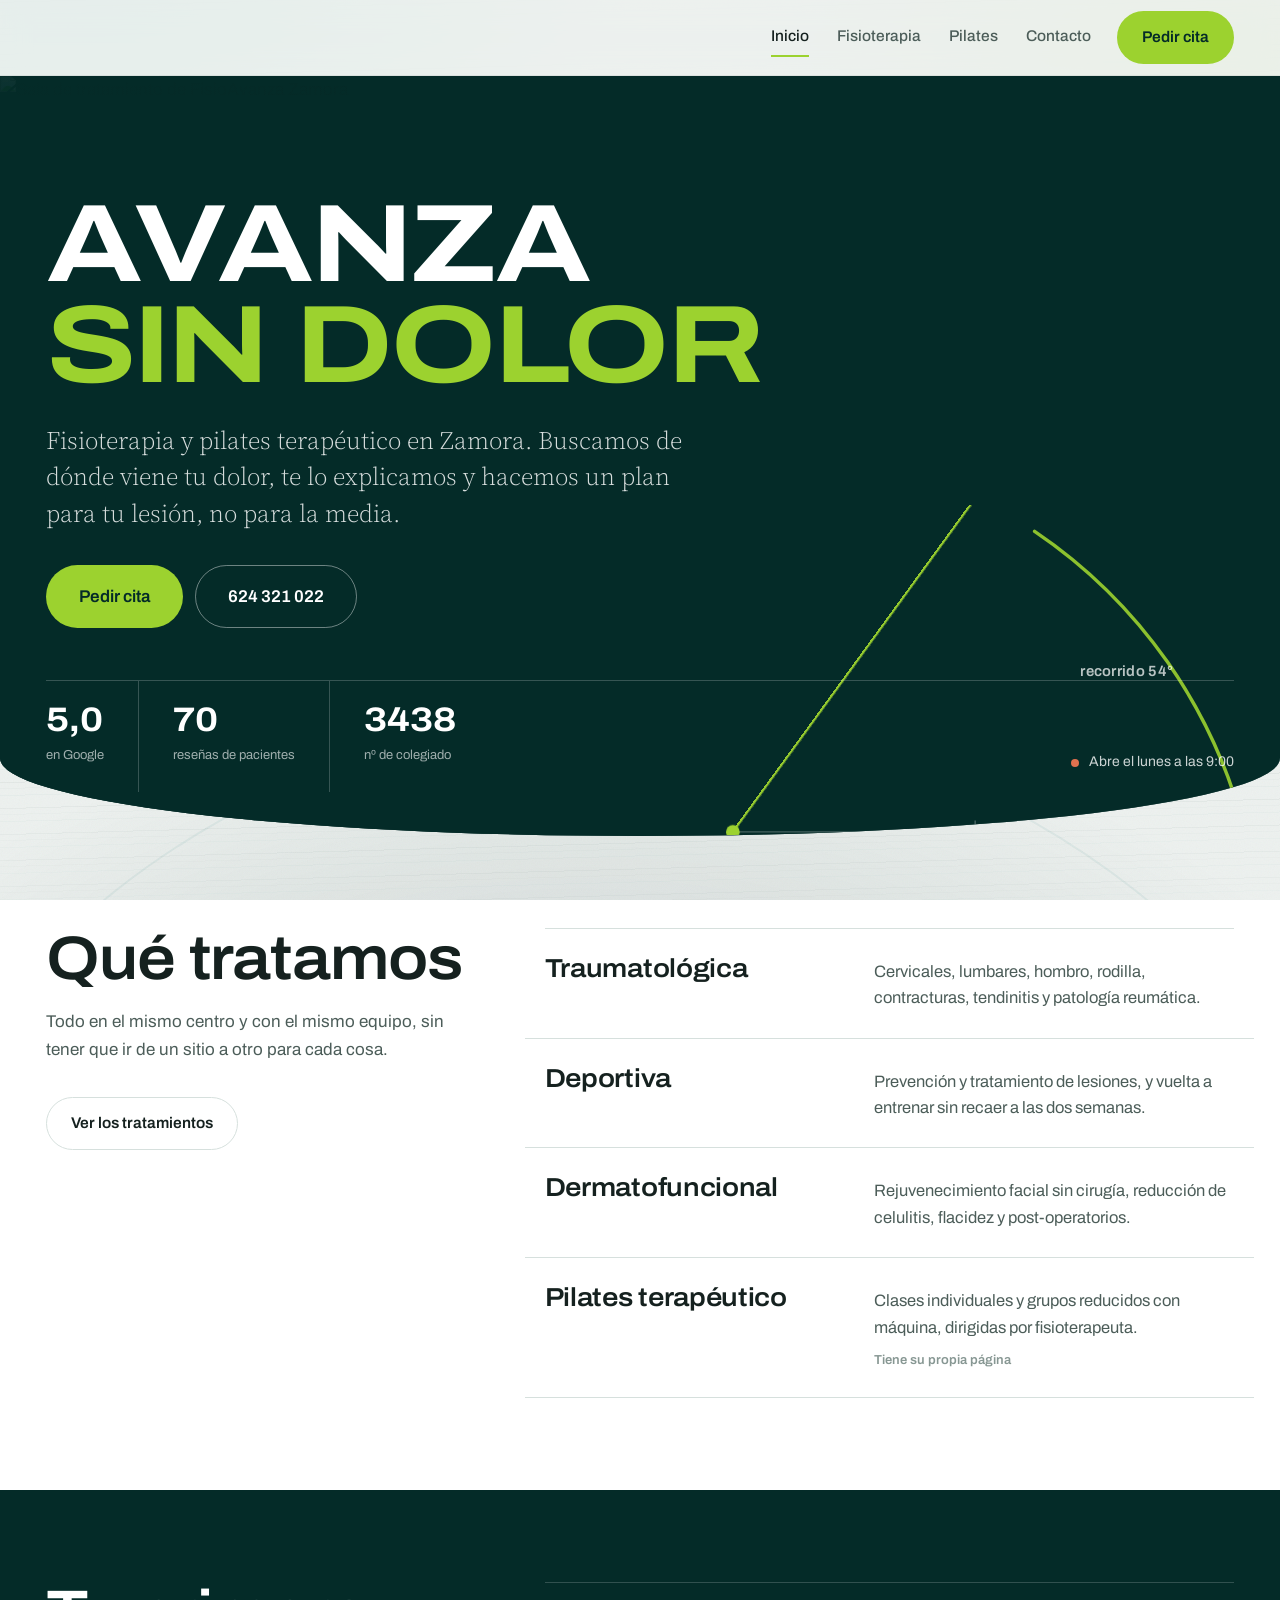
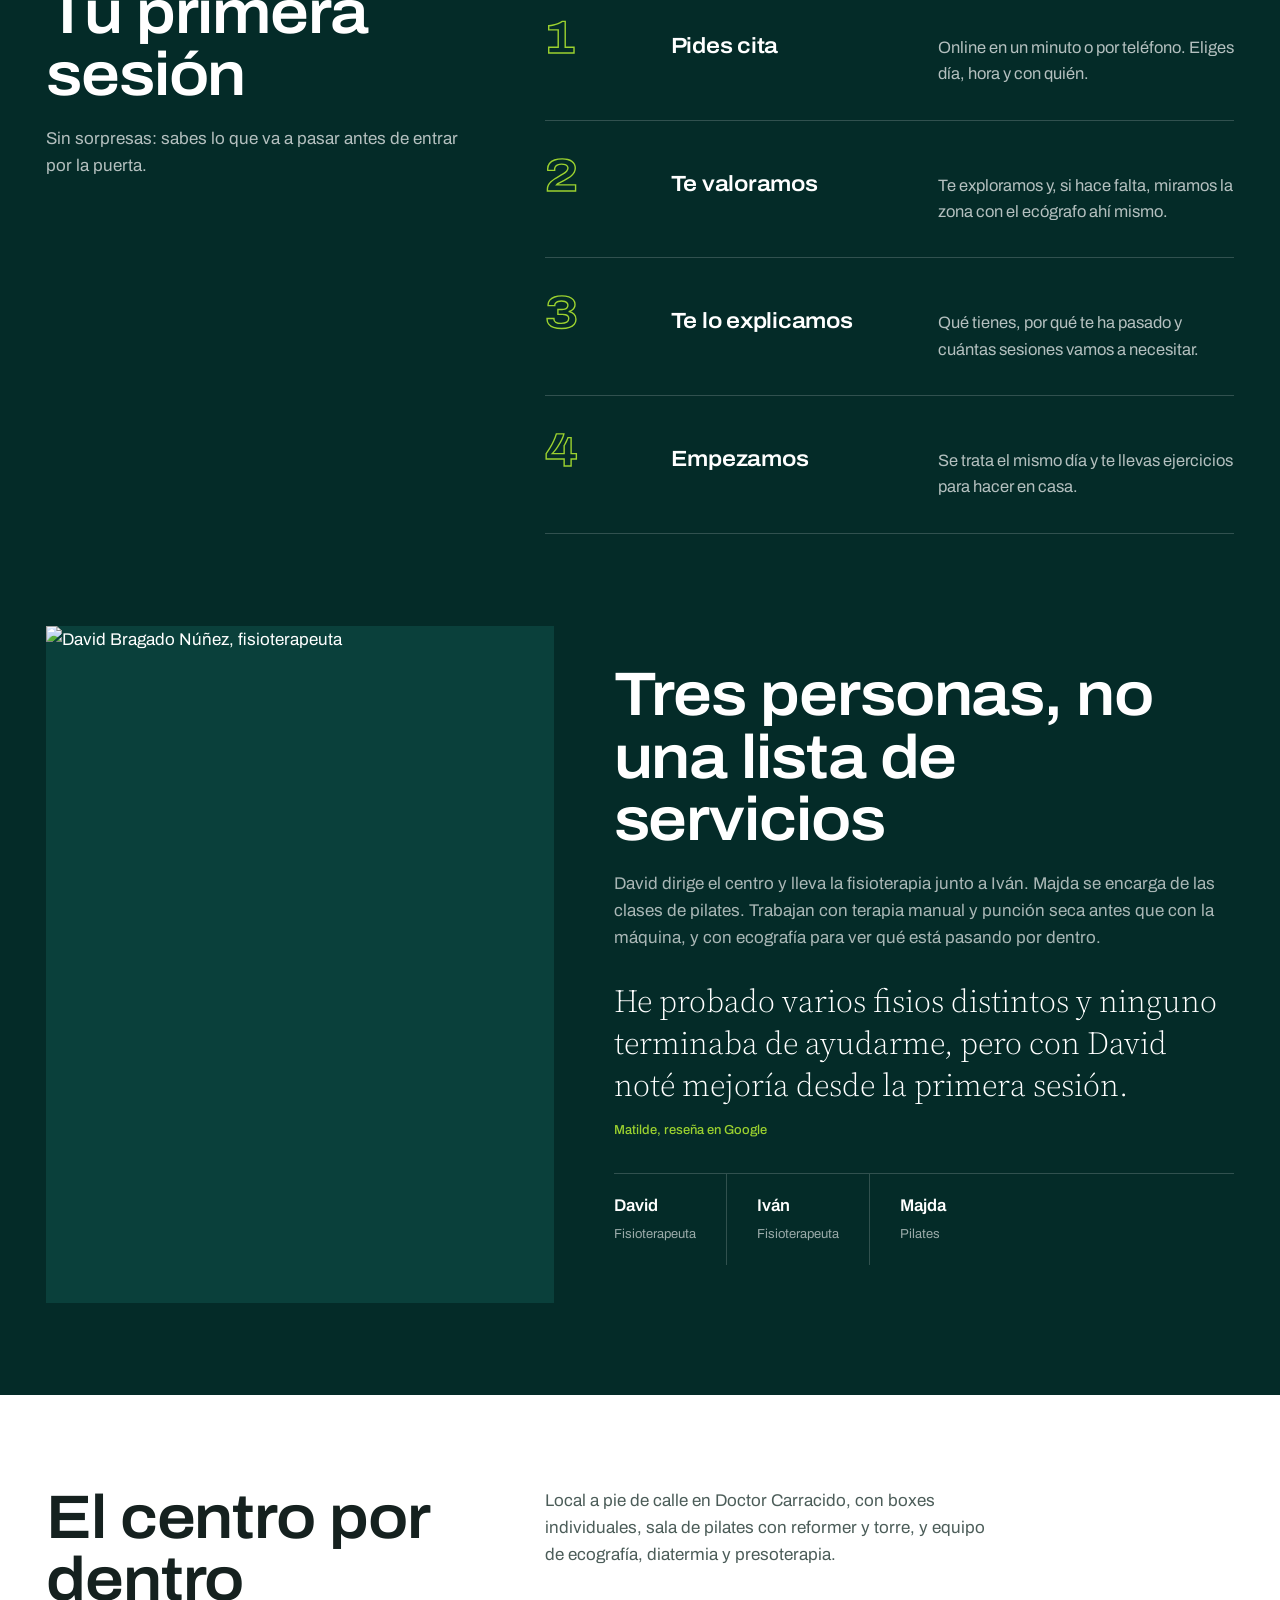
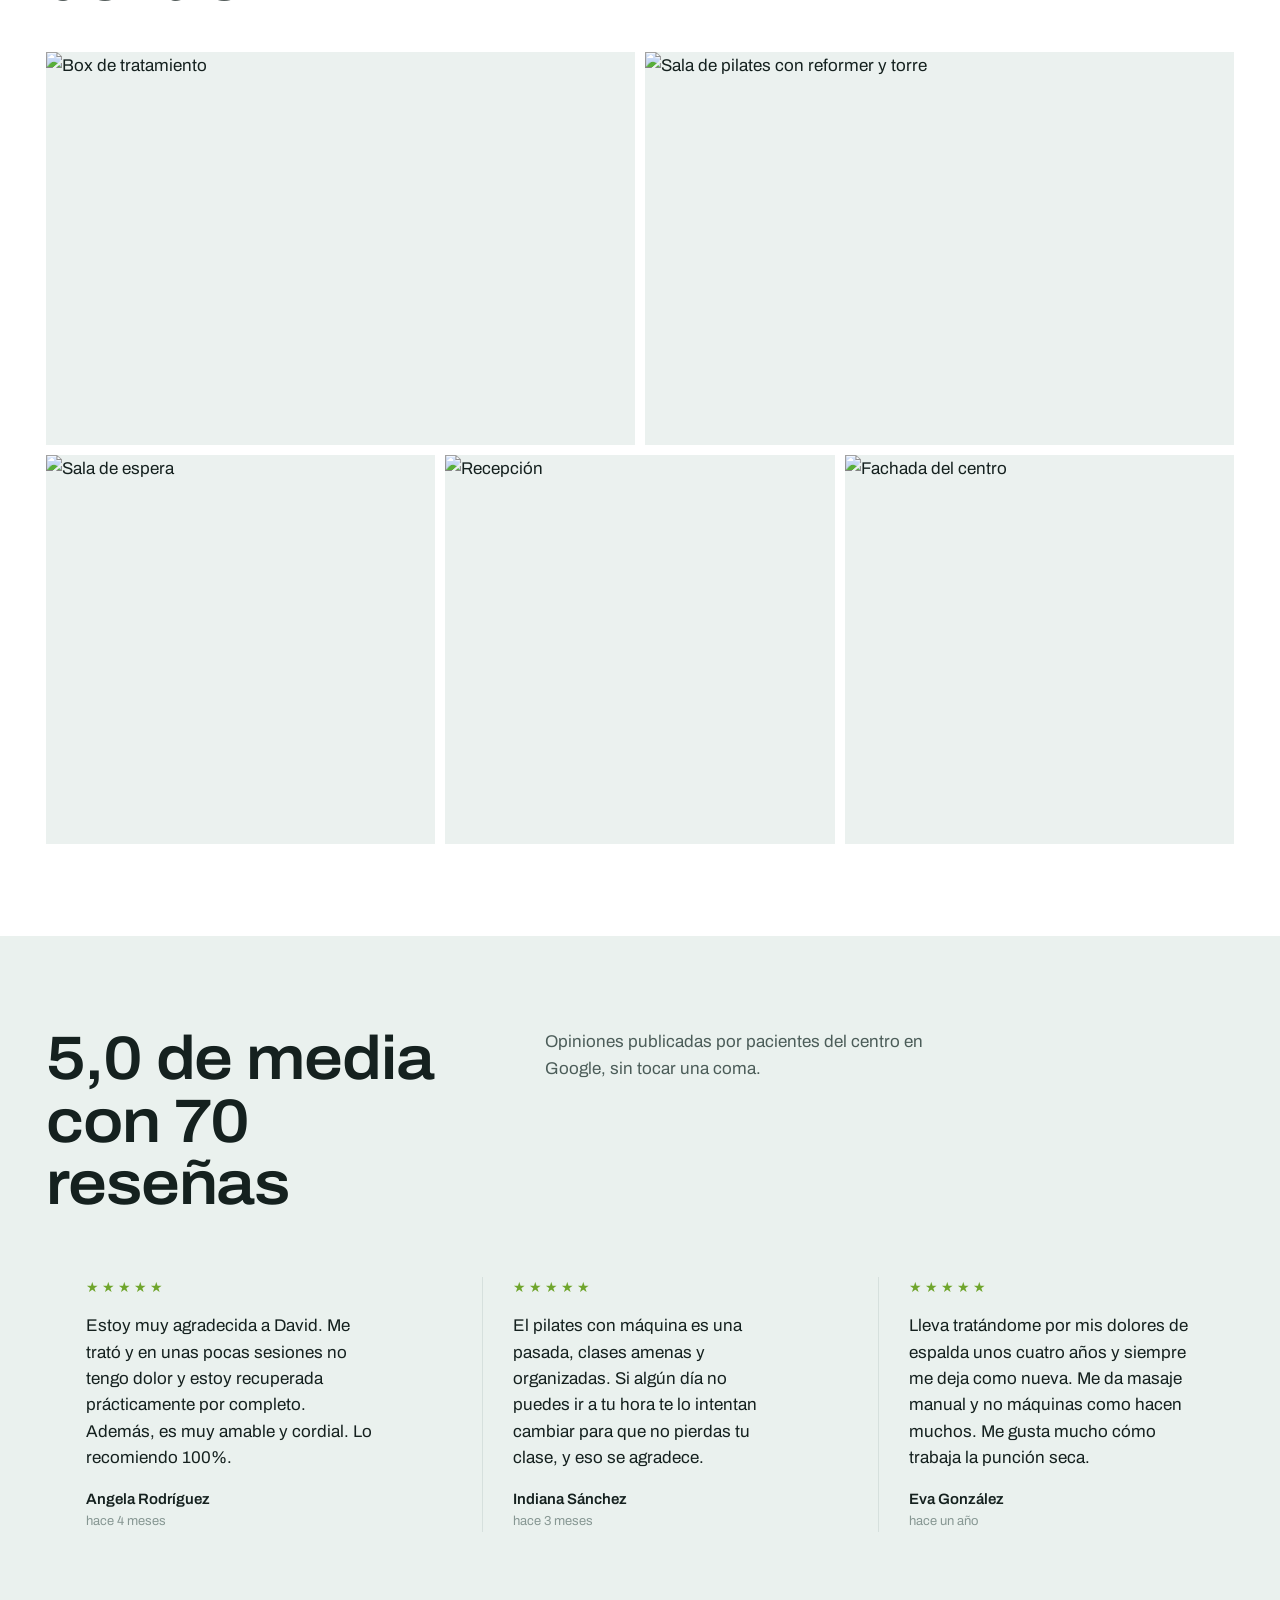
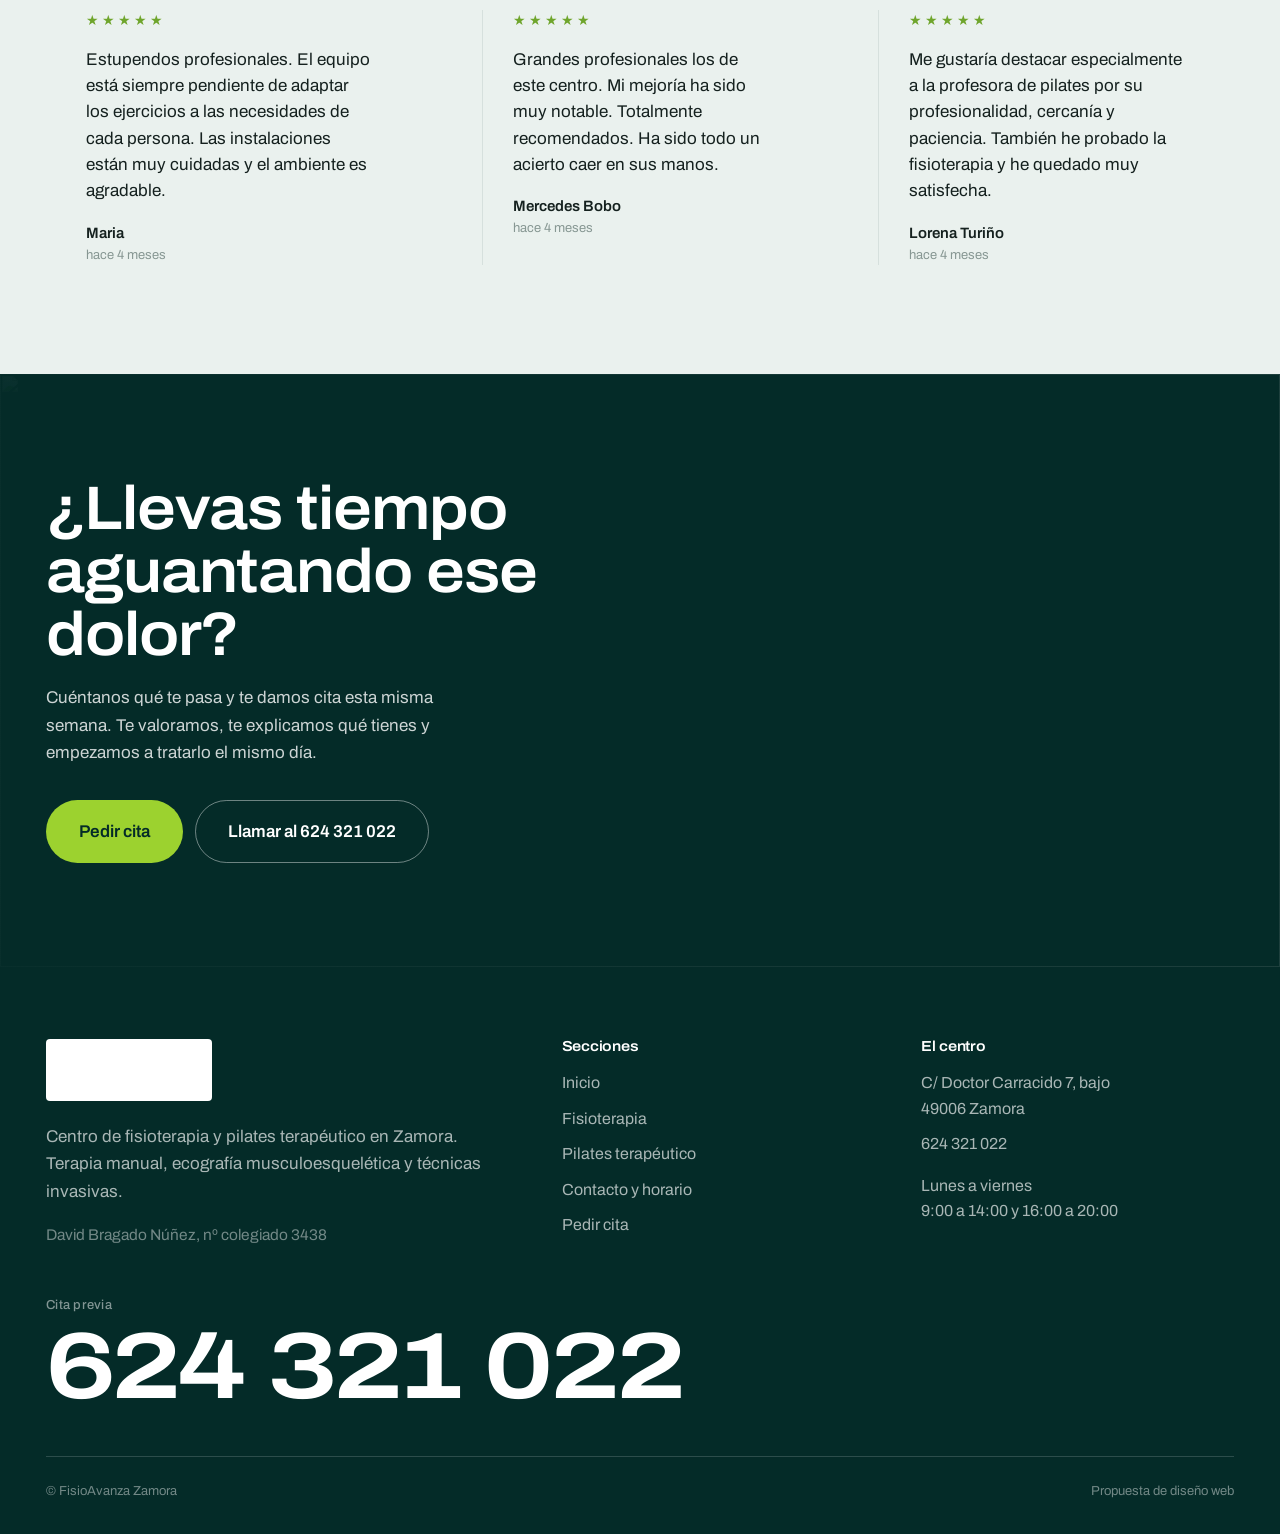
==== index.html @ 8b23792c "Fondo en capas de tejido, goniometro animado y entrada escalonada Co-Authored-By: Claude Opus 5 <nor" ====
<!doctype html>
<html lang="es">
<head>
<meta charset="utf-8">
<meta name="viewport" content="width=device-width,initial-scale=1">
<title>FisioAvanza Zamora | Fisioterapia y pilates terap&eacute;utico</title>
<meta name="description" content="Centro de fisioterapia y pilates terap&eacute;utico en Zamora. Terapia manual, punci&oacute;n seca, ecograf&iacute;a musculoesquel&eacute;tica y t&eacute;cnicas invasivas. Cita previa en el 624 321 022.">
<meta property="og:title" content="FisioAvanza Zamora | Fisioterapia y pilates terap&eacute;utico">
<meta property="og:description" content="Centro de fisioterapia y pilates terap&eacute;utico en Zamora. Terapia manual, punci&oacute;n seca, ecograf&iacute;a musculoesquel&eacute;tica y t&eacute;cnicas invasivas. Cita previa en el 624 321 022.">
<meta property="og:type" content="website">
<meta property="og:image" content="https://lh3.googleusercontent.com/gps-cs-s/ANWiy9TuSoiKrPq9h7B_s4ls-WKYi5jGec6XSD7wulhE7GmhyF9Vy_WYeHmJLs5jzJMO8wfGZ_1oaGwh94glTkfjaM7dwYQdc-ZL-K9XvLZ_2AfXJ7CbxEi7vt02z-Pn2JoctF9S8R1mng=w1600">
<meta name="theme-color" content="#042b28">
<link rel="icon" href="https://lh3.googleusercontent.com/gps-cs-s/ANWiy9Qkc1_Xi4rz8FU1N5MxTkrDCd2j6wiM7XeEfYH0EGdK_1M8F9kZ3IN2QmhkEKB1V5yJ0NBIxlVE4QgERAMQZs24UvGEVsqB_ETzruPLx09HXfYMCxrKIE8ehOfaQfQQikX3o4d5=w520">
<link rel="preconnect" href="https://fonts.googleapis.com">
<link rel="preconnect" href="https://fonts.gstatic.com" crossorigin>
<link rel="preconnect" href="https://lh3.googleusercontent.com" crossorigin>
<link href="https://fonts.googleapis.com/css2?family=Archivo:wdth,wght@62..125,400..700&family=Source+Serif+4:opsz,wght@8..60,300..600&display=swap" rel="stylesheet">
<link rel="stylesheet" href="styles.css?v=20">
</head>
<body>
<div class="capas" aria-hidden="true"><div class="c c1"></div><div class="c c2"></div><div class="c c3"></div><div class="c c4"></div></div>
<header class="top">
  <div class="tin">
    <a class="brand" href="index.html?v=20"><img src="https://lh3.googleusercontent.com/gps-cs-s/ANWiy9Qkc1_Xi4rz8FU1N5MxTkrDCd2j6wiM7XeEfYH0EGdK_1M8F9kZ3IN2QmhkEKB1V5yJ0NBIxlVE4QgERAMQZs24UvGEVsqB_ETzruPLx09HXfYMCxrKIE8ehOfaQfQQikX3o4d5=w520" alt="FisioAvanza Zamora" width="190" height="44"></a>
    <nav class="nav">
      <a href="index.html?v=20" class="on">Inicio</a>
      <a href="fisioterapia.html?v=20">Fisioterapia</a>
      <a href="pilates.html?v=20">Pilates</a>
      <a href="contacto.html?v=20">Contacto</a>
    </nav>
    <a class="btn lime dk" href="reservar.html?v=20">Pedir cita</a>
    <button class="burger" aria-label="Men&uacute;" aria-expanded="false"><span></span></button>
  </div>
</header>
<div class="mm" aria-hidden="true">
      <a href="index.html?v=20" class="on">Inicio</a>
      <a href="fisioterapia.html?v=20">Fisioterapia</a>
      <a href="pilates.html?v=20">Pilates</a>
      <a href="contacto.html?v=20">Contacto</a>
      <a class="btn lime" href="reservar.html?v=20">Pedir cita</a>
</div>

<section class="hero">
  <div class="bgimg"><img src="https://lh3.googleusercontent.com/gps-cs-s/ANWiy9TuSoiKrPq9h7B_s4ls-WKYi5jGec6XSD7wulhE7GmhyF9Vy_WYeHmJLs5jzJMO8wfGZ_1oaGwh94glTkfjaM7dwYQdc-ZL-K9XvLZ_2AfXJ7CbxEi7vt02z-Pn2JoctF9S8R1mng=w1600" alt="Sala de tratamiento de FisioAvanza Zamora"></div>
  <div class="hcon">
    <h1>Avanza <u>sin dolor</u></h1>
    <p class="lead">Fisioterapia y pilates terap&eacute;utico en Zamora. Buscamos de d&oacute;nde viene tu dolor, te lo explicamos y hacemos un plan para tu lesi&oacute;n, no para la media.</p>
    <div class="hbtns">
      <a class="btn lime big" href="reservar.html?v=20">Pedir cita</a>
      <a class="btn wline big" href="tel:+34624321022">624 321 022</a>
    </div>
    <div class="hstats">
      <div><b>5,0</b><span>en Google</span></div>
      <div><b>70</b><span>rese&ntilde;as de pacientes</span></div>
      <div><b>3438</b><span>n&ordm; de colegiado</span></div>
    </div>
  </div>
  <div class="hnow"><span class="dot" data-open></span><span data-openh>Abierto</span></div>
  <svg class="gonio" viewBox="0 0 560 330" aria-hidden="true" focusable="false">
    <line class="ej" x1="48" y1="286" x2="534" y2="286"/>
    <g class="tk">
      <line x1="500" y1="286" x2="500" y2="272"/><line x1="452" y1="286" x2="452" y2="276"/>
      <line x1="404" y1="286" x2="404" y2="276"/><line x1="356" y1="286" x2="356" y2="272"/>
      <line x1="308" y1="286" x2="308" y2="276"/><line x1="260" y1="286" x2="260" y2="276"/>
    </g>
    <path class="arc" pathLength="1" d="M496 286 A 448 448 0 0 0 312 23"/>
    <line class="rad" x1="48" y1="286" x2="520" y2="286"/>
    <circle class="hub" cx="48" cy="286" r="6"/>
    <text class="deg" x="352" y="150">recorrido 54&#176;</text>
  </svg>
</section>

<section class="sec">
  <div class="wrap">
    <div class="split">
      <div class="stick">
        <h2>Qu&eacute; tratamos</h2>
        <p>Todo en el mismo centro y con el mismo equipo, sin tener que ir de un sitio a otro para cada cosa.</p>
        <div class="hbtns"><a class="btn line" href="fisioterapia.html?v=20">Ver los tratamientos</a></div>
      </div>
      <div class="tl">
      <div class="row">
        <h3>Traumatol&oacute;gica</h3>
        <div><p>Cervicales, lumbares, hombro, rodilla, contracturas, tendinitis y patolog&iacute;a reum&aacute;tica.</p></div>
      </div>
      <div class="row">
        <h3>Deportiva</h3>
        <div><p>Prevenci&oacute;n y tratamiento de lesiones, y vuelta a entrenar sin recaer a las dos semanas.</p></div>
      </div>
      <div class="row">
        <h3>Dermatofuncional</h3>
        <div><p>Rejuvenecimiento facial sin cirug&iacute;a, reducci&oacute;n de celulitis, flacidez y post-operatorios.</p></div>
      </div>
      <div class="row">
        <h3>Pilates terap&eacute;utico</h3>
        <div><p>Clases individuales y grupos reducidos con m&aacute;quina, dirigidas por fisioterapeuta.</p><span class="mas">Tiene su propia p&aacute;gina</span></div>
      </div>

      </div>
    </div>
  </div>
</section>

<section class="sec dark">
  <div class="wrap">
    <div class="split">
      <div class="stick">
        <h2>Tu primera sesi&oacute;n</h2>
        <p>Sin sorpresas: sabes lo que va a pasar antes de entrar por la puerta.</p>
      </div>
      <div class="pasos">
        <div class="paso"><span class="n">1</span><h3>Pides cita</h3><p>Online en un minuto o por tel&eacute;fono. Eliges d&iacute;a, hora y con qui&eacute;n.</p></div>
        <div class="paso"><span class="n">2</span><h3>Te valoramos</h3><p>Te exploramos y, si hace falta, miramos la zona con el ec&oacute;grafo ah&iacute; mismo.</p></div>
        <div class="paso"><span class="n">3</span><h3>Te lo explicamos</h3><p>Qu&eacute; tienes, por qu&eacute; te ha pasado y cu&aacute;ntas sesiones vamos a necesitar.</p></div>
        <div class="paso"><span class="n">4</span><h3>Empezamos</h3><p>Se trata el mismo d&iacute;a y te llevas ejercicios para hacer en casa.</p></div>
      </div>
    </div>
  </div>
</section>

<section class="sec dark" style="padding-top:0">
  <div class="wrap">
    <div class="team">
      <div class="pic"><img src="https://lh3.googleusercontent.com/gps-cs-s/ANWiy9SdiB1fVnGb40VBs0VK6P3Q1EATuAJsJLXELeTEoLoABnLoXQBeZa5ecIklWe9b1WbgTmo3yOR1gMFyqZecO3LkciQHDSh6N6f6TtcLEaZcEKNZywork6DZz5B_owH4uA1oa6YFHlrcnGX8=w1100" alt="David Bragado N&uacute;&ntilde;ez, fisioterapeuta" loading="lazy"></div>
      <div>
        <h2>Tres personas, no una lista de servicios</h2>
        <p class="sm" style="margin-top:18px;font-size:17px">David dirige el centro y lleva la fisioterapia junto a Iv&aacute;n. Majda se encarga de las clases de pilates. Trabajan con terapia manual y punci&oacute;n seca antes que con la m&aacute;quina, y con ecograf&iacute;a para ver qu&eacute; est&aacute; pasando por dentro.</p>
        <blockquote class="pull">He probado varios fisios distintos y ninguno terminaba de ayudarme, pero con David not&eacute; mejor&iacute;a desde la primera sesi&oacute;n.<cite>Matilde, rese&ntilde;a en Google</cite></blockquote>
        <div class="names">
          <div><b>David</b><span>Fisioterapeuta</span></div>
          <div><b>Iv&aacute;n</b><span>Fisioterapeuta</span></div>
          <div><b>Majda</b><span>Pilates</span></div>
        </div>
      </div>
    </div>
  </div>
</section>

<section class="sec">
  <div class="wrap">
    <div class="split" style="margin-bottom:40px">
      <div>
        <h2>El centro por dentro</h2>
      </div>
      <div><p class="sm" style="font-size:17px;max-width:46ch">Local a pie de calle en Doctor Carracido, con boxes individuales, sala de pilates con reformer y torre, y equipo de ecograf&iacute;a, diatermia y presoterapia.</p></div>
    </div>
    <div class="mos">
      <figure class="a"><img src="https://lh3.googleusercontent.com/gps-cs-s/ANWiy9SEu--N5w3mEq9q9umk74qFt77PeNoYYULpn82BlQV8OJRUHRbvaNhcRY2qoKASSN26fW1NmZdWD4NZX2W1SJ5gsGZq2Au9YcUT8pLn6rJhhx2-BxcSkTms6tsTWTXcETizKg=w1400" alt="Box de tratamiento" loading="lazy"></figure>
      <figure class="b"><img src="https://lh3.googleusercontent.com/gps-cs-s/ANWiy9Rg4-vXb9yNGJJ-e9rs7VwE4FtLYMs1rjf-uhViU02UXl4L4Hkgh_a33SkWUGl21lHM281utBA1Ob5xISWE8gtXSV9-ytk1JeKE77B0S9jgaXhTM0u6wJGsvCjGbicESCOkrq6MVPvoaTk=w1400" alt="Sala de pilates con reformer y torre" loading="lazy"></figure>
      <figure class="c"><img src="https://lh3.googleusercontent.com/gps-cs-s/ANWiy9Q_jqbOcwLdaEpGmDujfAAHmK_B6bOpU4-mOfIwvuTxDb6OI9Isi6lQOkAUz5ag3FYPNaMnXKAnWdxuJcpCeOwLY2ZgyQdbzV6OiQnvMFaO6wMyC8gx7SWYgOWGG9Rdhm8G7Uvr0w=w1200" alt="Sala de espera" loading="lazy"></figure>
      <figure class="d"><img src="https://lh3.googleusercontent.com/gps-cs-s/ANWiy9TsaVmw6K4fR0Y8tdkLrIZpt-wECZLFskGDrnNRQ5V5p6nEQRY3y2CSXakOG4BqWOQFRJiEvhYjcxKUKj_0bO1r6QtEFWmrUg2E6tVm9pUvXJBRG06cqGZLBYEZtUOX6RpVBlomtBaeU9v8=w1100" alt="Recepci&oacute;n" loading="lazy"></figure>
      <figure class="e"><img src="https://lh3.googleusercontent.com/gps-cs-s/ANWiy9Sb9Be9JPgptPWceURNt6umPJfQP3tfyWcurZZdy2dgOcn5_lfRoXvk3gdM67QvJNrwvoYfrycnYrkHvHCSLAtSPzjgJ3MuMeQ7fnmqecpdvMY_X-5fFzPqW1am6BEQZ3n_kMg=w1600" alt="Fachada del centro" loading="lazy"></figure>
    </div>
  </div>
</section>

<section class="sec pale" id="resenas">
  <div class="wrap">
    <div class="split" style="margin-bottom:44px">
      <div><h2>5,0 de media con 70 rese&ntilde;as</h2></div>
      <div><p class="sm" style="font-size:17px;max-width:44ch">Opiniones publicadas por pacientes del centro en Google, sin tocar una coma.</p></div>
    </div>
    <div class="revs">
      <blockquote class="rev">
        <div class="st">&#9733;&#9733;&#9733;&#9733;&#9733;</div>
        <q>Estoy muy agradecida a David. Me trat&oacute; y en unas pocas sesiones no tengo dolor y estoy recuperada pr&aacute;cticamente por completo. Adem&aacute;s, es muy amable y cordial. Lo recomiendo 100%.</q>
        <div class="by"><b>Angela Rodr&iacute;guez</b>hace 4 meses</div>
      </blockquote>
      <blockquote class="rev">
        <div class="st">&#9733;&#9733;&#9733;&#9733;&#9733;</div>
        <q>El pilates con m&aacute;quina es una pasada, clases amenas y organizadas. Si alg&uacute;n d&iacute;a no puedes ir a tu hora te lo intentan cambiar para que no pierdas tu clase, y eso se agradece.</q>
        <div class="by"><b>Indiana S&aacute;nchez</b>hace 3 meses</div>
      </blockquote>
      <blockquote class="rev">
        <div class="st">&#9733;&#9733;&#9733;&#9733;&#9733;</div>
        <q>Lleva trat&aacute;ndome por mis dolores de espalda unos cuatro a&ntilde;os y siempre me deja como nueva. Me da masaje manual y no m&aacute;quinas como hacen muchos. Me gusta mucho c&oacute;mo trabaja la punci&oacute;n seca.</q>
        <div class="by"><b>Eva Gonz&aacute;lez</b>hace un a&ntilde;o</div>
      </blockquote>

    </div>
    <div class="revs" style="margin-top:44px">
      <blockquote class="rev">
        <div class="st">&#9733;&#9733;&#9733;&#9733;&#9733;</div>
        <q>Estupendos profesionales. El equipo est&aacute; siempre pendiente de adaptar los ejercicios a las necesidades de cada persona. Las instalaciones est&aacute;n muy cuidadas y el ambiente es agradable.</q>
        <div class="by"><b>Maria</b>hace 4 meses</div>
      </blockquote>
      <blockquote class="rev">
        <div class="st">&#9733;&#9733;&#9733;&#9733;&#9733;</div>
        <q>Grandes profesionales los de este centro. Mi mejor&iacute;a ha sido muy notable. Totalmente recomendados. Ha sido todo un acierto caer en sus manos.</q>
        <div class="by"><b>Mercedes Bobo</b>hace 4 meses</div>
      </blockquote>
      <blockquote class="rev">
        <div class="st">&#9733;&#9733;&#9733;&#9733;&#9733;</div>
        <q>Me gustar&iacute;a destacar especialmente a la profesora de pilates por su profesionalidad, cercan&iacute;a y paciencia. Tambi&eacute;n he probado la fisioterapia y he quedado muy satisfecha.</q>
        <div class="by"><b>Lorena Turi&ntilde;o</b>hace 4 meses</div>
      </blockquote>

    </div>
  </div>
</section>

<section class="close">
  <div class="bgimg"><img src="https://lh3.googleusercontent.com/gps-cs-s/ANWiy9SEu--N5w3mEq9q9umk74qFt77PeNoYYULpn82BlQV8OJRUHRbvaNhcRY2qoKASSN26fW1NmZdWD4NZX2W1SJ5gsGZq2Au9YcUT8pLn6rJhhx2-BxcSkTms6tsTWTXcETizKg=w1400" alt="" loading="lazy" aria-hidden="true"></div>
  <div class="in">
    <h2>&iquest;Llevas tiempo aguantando ese dolor?</h2>
    <p>Cu&eacute;ntanos qu&eacute; te pasa y te damos cita esta misma semana. Te valoramos, te explicamos qu&eacute; tienes y empezamos a tratarlo el mismo d&iacute;a.</p>
    <div class="hbtns">
      <a class="btn lime big" href="reservar.html?v=20">Pedir cita</a>
      <a class="btn wline big" href="tel:+34624321022">Llamar al 624 321 022</a>
    </div>
  </div>
</section>

<footer>
  <div class="wrap">
    <div class="fg">
      <div>
        <span class="flogo"><img src="https://lh3.googleusercontent.com/gps-cs-s/ANWiy9Qkc1_Xi4rz8FU1N5MxTkrDCd2j6wiM7XeEfYH0EGdK_1M8F9kZ3IN2QmhkEKB1V5yJ0NBIxlVE4QgERAMQZs24UvGEVsqB_ETzruPLx09HXfYMCxrKIE8ehOfaQfQQikX3o4d5=w520" alt="FisioAvanza Zamora" width="165" height="38"></span>
        <p style="max-width:32em">Centro de fisioterapia y pilates terap&eacute;utico en Zamora. Terapia manual, ecograf&iacute;a musculoesquel&eacute;tica y t&eacute;cnicas invasivas.</p>
        <p class="sm" style="color:rgba(255,255,255,.44);margin-top:14px">David Bragado N&uacute;&ntilde;ez, n&ordm; colegiado 3438</p>
      </div>
      <div>
        <h4>Secciones</h4>
        <ul>
          <li><a href="index.html?v=20">Inicio</a></li>
          <li><a href="fisioterapia.html?v=20">Fisioterapia</a></li>
          <li><a href="pilates.html?v=20">Pilates terap&eacute;utico</a></li>
          <li><a href="contacto.html?v=20">Contacto y horario</a></li>
          <li><a href="reservar.html?v=20">Pedir cita</a></li>
        </ul>
      </div>
      <div>
        <h4>El centro</h4>
        <ul>
          <li><a href="https://maps.google.com/?q=FisioAvanza+Zamora+Calle+Doctor+Carracido+7+Zamora" target="_blank" rel="noopener">C/ Doctor Carracido 7, bajo<br>49006 Zamora</a></li>
          <li><a href="tel:+34624321022">624 321 022</a></li>
          <li style="margin-top:16px">Lunes a viernes<br>9:00 a 14:00 y 16:00 a 20:00</li>
        </ul>
      </div>
    </div>
    <a class="ftel" href="tel:+34624321022"><small>Cita previa</small>624 321 022</a>
    <div class="fbot">
      <span>&copy; FisioAvanza Zamora</span>
      <span>Propuesta de dise&ntilde;o web</span>
    </div>
  </div>
</footer>
<script src="app.js?v=20"></script>
</body>
</html>
---- styles.css ----
:root{
  --deep:#042b28; --deep2:#0a403b; --deep3:#0d524b;
  --tur:#0e9b94; --tur-d:#0a7570;
  --lima:#9cd22f; --lima-d:#6fa52c;
  --ink:#15211f; --ink2:#4c5d59; --ink3:#879793;
  /* neutros teñidos hacia el turquesa de su logo, no grises puros */
  --line:#d6e0dd; --pale:#e3ebe8; --bg:#edf1ef;
  --wa:#25d366;
  --mx:1240px;
  --r:4px;        /* superficies funcionales: radio mínimo */
  --pill:999px;   /* superficies de marca: píldora */
  --arco:0 0 50% 50% / 0 0 78px 78px;
}
*{box-sizing:border-box}
html{-webkit-text-size-adjust:100%;scroll-behavior:smooth}
body{margin:0;background:transparent;color:var(--ink);
  font-family:Archivo,"Helvetica Neue",Arial,sans-serif;
  font-size:17px;line-height:1.6;font-optical-sizing:auto;overflow-x:hidden}
img{max-width:100%;display:block}
a{color:inherit}
::selection{background:var(--lima);color:var(--deep)}

h1,h2,h3,h4,.ui{font-family:Archivo,"Helvetica Neue",Arial,sans-serif;font-optical-sizing:auto}
h1,h2,h3,h4{margin:0;font-weight:600;line-height:1.02;letter-spacing:-.018em;font-stretch:110%}
h1{font-size:clamp(42px,8.6vw,112px);font-weight:700;font-stretch:120%;line-height:.92;letter-spacing:-.03em;text-transform:uppercase}
h2{font-size:clamp(30px,4.8vw,62px)}
h3{font-size:clamp(20px,2.2vw,26px);letter-spacing:-.012em}
p{margin:0 0 1.05em}
p:last-child{margin-bottom:0}
.wrap{max-width:var(--mx);margin:0 auto;padding:0 26px}
/* la serif solo aqui: presentacion y citas. todo lo estructural va en grotesca */
.lead,.pull,.serif{font-family:"Source Serif 4",Georgia,"Times New Roman",serif;font-weight:300}
.lead{font-size:clamp(19px,2.3vw,25px);line-height:1.45;max-width:27em}
.sm{font-size:15.5px;color:var(--ink2)}
.ul{font-size:13px;letter-spacing:.02em;color:var(--ink3)}
section[id]{scroll-margin-top:84px}

/* ───────── cabecera ───────── */
.top{position:sticky;top:0;z-index:60;background:rgba(237,241,239,.78);backdrop-filter:blur(14px) saturate(1.3);-webkit-backdrop-filter:blur(14px) saturate(1.3);border-bottom:1px solid rgba(21,33,31,.07)}
.tin{max-width:var(--mx);margin:0 auto;padding:11px 26px;display:flex;align-items:center;gap:26px}
/* el logo original es una foto con mucho blanco: se recorta al wordmark */
.brand{display:block;flex-shrink:0;position:relative;width:120px;height:45px;overflow:hidden}
.brand img{position:absolute;width:182px;height:auto;max-width:none;left:-25px;top:-53px}
.nav{display:flex;gap:28px;margin-left:auto;align-items:center}
.nav a{font-family:Archivo,sans-serif;font-size:15.5px;font-weight:500;text-decoration:none;color:var(--ink2);padding:6px 0;border-bottom:2px solid transparent;transition:color .15s,border-color .15s}
.nav a:hover{color:var(--ink)}
.nav a.on{color:var(--ink);border-bottom-color:var(--lima)}
.btn{font-family:Archivo,sans-serif;font-weight:600;font-size:15.5px;text-decoration:none;
  display:inline-flex;align-items:center;justify-content:center;gap:9px;
  padding:13px 24px;border-radius:var(--pill);border:1.5px solid transparent;cursor:pointer;
  transition:background .17s,color .17s,border-color .17s}
.btn.lime{background:var(--lima);color:var(--deep)}
.btn.lime:hover{background:#b0e04a}
.btn.dark{background:var(--deep);color:#fff}
.btn.dark:hover{background:var(--deep3)}
.btn.line{border-color:var(--line);color:var(--ink)}
.btn.line:hover{border-color:var(--ink);background:var(--ink);color:#fff}
.btn.wline{border-color:rgba(255,255,255,.42);color:#fff}
.btn.wline:hover{background:#fff;color:var(--deep);border-color:#fff}
.btn.big{font-size:17px;padding:17px 32px}
.burger{display:none;margin-left:auto;background:none;border:1px solid var(--line);border-radius:var(--r);width:44px;height:44px;cursor:pointer;align-items:center;justify-content:center;padding:0}
.burger span{display:block;width:18px;height:1.7px;background:var(--ink);position:relative;transition:transform .2s,opacity .2s}
.burger span:before,.burger span:after{content:"";position:absolute;left:0;width:18px;height:1.7px;background:var(--ink);transition:transform .2s,opacity .2s}
.burger span:before{top:-6px}.burger span:after{top:6px}
.burger[aria-expanded=true] span{transform:rotate(45deg)}
.burger[aria-expanded=true] span:before{opacity:0}
.burger[aria-expanded=true] span:after{transform:rotate(-90deg);top:0}
.mm{display:none;position:fixed;inset:67px 0 0;background:var(--deep);z-index:55;padding:14px 26px 40px;overflow:auto}
.mm.on{display:block}
.mm a{display:block;text-decoration:none;font-family:Archivo,sans-serif;font-size:30px;font-weight:600;font-stretch:112%;padding:19px 0;border-bottom:1px solid rgba(255,255,255,.14);color:#fff}
.mm a.on{color:var(--lima)}
.mm .btn{margin-top:26px;width:100%;border-bottom:0;font-size:18px;padding:17px;justify-content:center}

/* ───────── hero ───────── */
.hero{position:relative;background:var(--deep);min-height:min(88vh,760px);display:flex;align-items:flex-end;overflow:hidden;border-radius:var(--arco)}
.hero .bgimg{position:absolute;inset:0}
.hero .bgimg img{width:100%;height:100%;object-fit:cover;opacity:.74;filter:contrast(1.06) saturate(1.12)}
.hero:after{content:"";position:absolute;inset:0;
  background:linear-gradient(100deg,rgba(4,43,40,.95) 0%,rgba(4,43,40,.88) 30%,rgba(4,43,40,.55) 60%,rgba(4,43,40,.22) 100%),
             linear-gradient(0deg,rgba(4,43,40,.72) 0%,rgba(4,43,40,0) 42%)}
.hcon{position:relative;z-index:2;width:100%;max-width:var(--mx);margin:0 auto;padding:102px 26px 44px;color:#fff}
.hcon h1{color:#fff}
.hcon h1 u{text-decoration:none;color:var(--lima);white-space:nowrap}
.hcon .lead{color:rgba(255,255,255,.84);margin-top:26px}
.hbtns{display:flex;flex-wrap:wrap;gap:12px;margin-top:34px}
.hstats{display:flex;flex-wrap:wrap;margin-top:52px;border-top:1px solid rgba(255,255,255,.2)}
.hstats div{padding:22px 34px 26px;border-right:1px solid rgba(255,255,255,.2)}
.hstats div:first-child{padding-left:0}
.hstats div:last-child{border-right:0}
.hstats b{font-family:Archivo,sans-serif;font-weight:700;font-stretch:112%;font-size:clamp(24px,3vw,34px);display:block;line-height:1;color:#fff}
.hstats span{font-size:13px;color:rgba(255,255,255,.62);display:block;margin-top:8px;font-family:Archivo,sans-serif}
.hnow{position:absolute;right:46px;bottom:62px;z-index:2;display:flex;align-items:center;gap:10px;color:rgba(255,255,255,.8);font-family:Archivo,sans-serif;font-size:14px}
.dot{width:8px;height:8px;border-radius:50%;background:var(--lima);}
.dot.off{background:#e0714f;}

.subhero{background:var(--deep);color:#fff;padding:0 0 1px}

/* encabezado interior */
.phead{background:var(--deep);color:#fff;padding:78px 0 92px;border-radius:var(--arco)}
.phead h1{color:#fff;font-size:clamp(34px,5.6vw,66px);max-width:14ch}
.phead .lead{color:rgba(255,255,255,.78);margin-top:22px}

/* ───────── secciones ───────── */
.sec{padding:92px 0}
.sec.pale{background:rgba(222,232,228,.62)}
.sec.dark{background:var(--deep);color:#fff}
.sec.dark h2,.sec.dark h3{color:#fff}
.sec.dark .sm{color:rgba(255,255,255,.66)}
.split{display:grid;grid-template-columns:.78fr 1.22fr;gap:58px;align-items:start}
.split .stick{position:sticky;top:104px}
.split h2+p{margin-top:18px;color:var(--ink2)}
.sec.dark .split h2+p{color:rgba(255,255,255,.7)}

/* lista de tratamientos */
.tl{border-top:1px solid var(--line)}
.sec.dark .tl{border-color:rgba(255,255,255,.18)}
.tl .row{display:grid;grid-template-columns:.9fr 1.1fr;gap:34px;align-items:baseline;
  padding:26px 20px;margin:0 -20px;border-bottom:1px solid var(--line);
  transition:background .22s,color .22s}
.sec.dark .tl .row{border-color:rgba(255,255,255,.18)}
.tl .row:hover{background:var(--deep);color:#fff;border-bottom-color:var(--deep)}
.tl .row:hover h3{color:#fff}
.tl .row:hover p{color:rgba(255,255,255,.76)}
.tl .row:hover .mas{color:var(--lima)}
.tl h3{transition:color .22s}
.tl p{margin:0;color:var(--ink2);font-size:16.5px;transition:color .22s}
.sec.dark .tl p{color:rgba(255,255,255,.66)}
.tl .mas{display:block;font-family:Archivo,sans-serif;font-size:13px;font-weight:600;color:var(--ink3);margin-top:9px;transition:color .22s}

/* pasos: es una secuencia, por eso van numerados */
.pasos{border-top:1px solid rgba(255,255,255,.18)}
.paso{display:grid;grid-template-columns:96px 1fr 1.25fr;gap:30px;align-items:baseline;padding:32px 0;border-bottom:1px solid rgba(255,255,255,.18)}
.paso .n{font-family:Archivo,sans-serif;font-weight:700;font-stretch:118%;font-size:46px;line-height:1;color:transparent;-webkit-text-stroke:1.4px var(--lima)}
.paso h3{font-size:22px}
.paso p{margin:0;color:rgba(255,255,255,.7);font-size:16.5px}

/* equipo */
.team{display:grid;grid-template-columns:.9fr 1.1fr;gap:60px;align-items:center}
.team .pic{position:relative;aspect-ratio:3/4;overflow:hidden;background:var(--deep2)}
.team .pic img{width:100%;height:100%;object-fit:cover}
.pull{font-size:clamp(22px,2.8vw,32px);line-height:1.3;font-weight:300;margin:30px 0 0;color:#fff}
.pull cite{display:block;font-style:normal;font-family:Archivo,sans-serif;font-size:13px;color:var(--lima);margin-top:16px;font-weight:500}
.names{display:flex;flex-wrap:wrap;gap:0;margin-top:34px;border-top:1px solid rgba(255,255,255,.18)}
.names div{padding:18px 30px 18px 0;margin-right:30px;border-right:1px solid rgba(255,255,255,.18)}
.names div:last-child{border-right:0;margin-right:0}
.names b{font-family:Archivo,sans-serif;font-size:17px;font-weight:600;display:block;color:#fff}
.names span{font-size:13px;color:rgba(255,255,255,.6);font-family:Archivo,sans-serif}

/* mosaico */
.mos{display:grid;grid-template-columns:repeat(6,1fr);gap:10px}
.mos figure{margin:0;overflow:hidden;background:rgba(222,232,228,.6)}
.mos img{width:100%;height:100%;object-fit:cover}
.mos .a{grid-column:span 3;aspect-ratio:3/2}
.mos .b{grid-column:span 3;aspect-ratio:3/2}
.mos .c{grid-column:span 2;aspect-ratio:1/1}
.mos .d{grid-column:span 2;aspect-ratio:1/1}
.mos .e{grid-column:span 2;aspect-ratio:1/1}

/* reseñas */
.revs{display:grid;grid-template-columns:repeat(3,1fr);gap:0}
.rev{padding:0 30px;border-left:1px solid var(--line)}
.rev:first-child{padding-left:0;border-left:0}
.rev:last-child{padding-right:0}
.rev .st{color:var(--lima-d);letter-spacing:3px;font-size:14px;margin-bottom:14px}
.rev q{quotes:none;display:block;font-size:17px;line-height:1.55;color:var(--ink)}
.rev .by{font-family:Archivo,sans-serif;font-size:13px;color:var(--ink3);margin-top:16px}
.rev .by b{color:var(--ink);font-weight:600;display:block;font-size:15px}

/* contacto */
.ccs{display:grid;grid-template-columns:repeat(3,1fr);gap:14px}
.cc{display:flex;gap:16px;align-items:flex-start;border:1px solid var(--line);border-radius:var(--r);padding:24px;text-decoration:none;transition:background .18s,color .18s,border-color .18s}
.cc svg{width:22px;height:22px;stroke:var(--tur);fill:none;stroke-width:1.7;stroke-linecap:round;stroke-linejoin:round;flex-shrink:0;margin-top:3px;transition:stroke .18s}
.cc b{font-family:Archivo,sans-serif;font-size:17px;font-weight:600;display:block}
.cc span{font-size:15px;color:var(--ink2);transition:color .18s}
.cc.wa:hover{background:var(--wa);border-color:var(--wa);color:#fff}
.cc.tel:hover{background:var(--tur);border-color:var(--tur);color:#fff}
.cc.map:hover{background:#4285f4;border-color:#4285f4;color:#fff}
.cc:hover svg{stroke:#fff}
.cc:hover span{color:rgba(255,255,255,.86)}

.hor{border-top:1px solid var(--line)}
.hor .hr{display:flex;justify-content:space-between;gap:16px;padding:15px 12px;border-bottom:1px solid var(--line);font-size:16px}
.hor .hr b{font-family:Archivo,sans-serif;font-weight:600}
.hor .hr span{color:var(--ink2);text-align:right}
.hor .hr.cl span{color:var(--ink3)}
.hor .hr.now{background:rgba(222,232,228,.8)}
.mapbox{overflow:hidden;border:1px solid var(--line);border-radius:var(--r);height:100%;min-height:340px}
.mapbox iframe{width:100%;height:100%;border:0;display:block}

/* faq */
.faq{border-top:1px solid var(--line)}
.sec.dark .faq{border-color:rgba(255,255,255,.18)}
.faq details{border-bottom:1px solid var(--line)}
.sec.dark .faq details{border-color:rgba(255,255,255,.18)}
.faq summary{cursor:pointer;list-style:none;padding:22px 46px 22px 0;font-family:Archivo,sans-serif;font-weight:600;font-size:18px;position:relative}
.faq summary::-webkit-details-marker{display:none}
.faq summary:after{content:"";position:absolute;right:10px;top:31px;width:13px;height:1.6px;background:var(--tur)}
.faq summary:before{content:"";position:absolute;right:15.7px;top:25px;width:1.6px;height:13px;background:var(--tur);transition:transform .22s}
.faq details[open] summary:before{transform:scaleY(0)}
.faq p{padding:0 40px 24px 0;margin:0;color:var(--ink2);font-size:16.5px;max-width:62ch}
.sec.dark .faq p{color:rgba(255,255,255,.7)}

/* cierre */
.close{position:relative;background:var(--deep);overflow:hidden;padding:0}
.close .bgimg{position:absolute;inset:0}
.close .bgimg img{width:100%;height:100%;object-fit:cover;opacity:.34}
.close:after{content:"";position:absolute;inset:0;background:linear-gradient(90deg,rgba(4,43,40,.93),rgba(4,43,40,.6))}
.close .in{position:relative;z-index:2;max-width:var(--mx);margin:0 auto;padding:104px 26px;color:#fff}
.close h2{color:#fff;max-width:16ch}
.close p{color:rgba(255,255,255,.8);max-width:40ch;margin-top:18px}

/* reserva */
.bk{display:grid;grid-template-columns:1.3fr .7fr;gap:30px;align-items:start}
.bk>*{min-width:0}
.bx{border:1px solid var(--line);border-radius:var(--r);padding:30px;min-width:0}
.bx.fill{background:rgba(222,232,228,.72);border-color:transparent}
.paso-n{font-family:Archivo,sans-serif;font-weight:600;font-size:14px;color:var(--ink3);display:block;margin:28px 0 11px}
.paso-n:first-of-type{margin-top:0}
.paso-n b{color:var(--ink);font-weight:600}
.opts{display:flex;flex-wrap:wrap;gap:8px}
.opt{font-family:Archivo,sans-serif;border:1px solid var(--line);background:var(--bg);border-radius:var(--r);padding:11px 16px;font-size:14.5px;cursor:pointer;transition:all .15s;color:var(--ink2)}
.opt:hover{border-color:var(--ink);color:var(--ink)}
.opt.on{border-color:var(--deep);background:var(--deep);color:#fff;font-weight:600}
.days{display:flex;gap:8px;overflow-x:auto;padding-bottom:8px;min-width:0;max-width:100%}
.day{flex:0 0 auto;width:60px;border:1px solid var(--line);background:var(--bg);border-radius:var(--r);padding:10px 0;text-align:center;cursor:pointer;font-family:Archivo,sans-serif;transition:all .15s}
.day small{display:block;font-size:11.5px;color:var(--ink3)}
.day b{display:block;font-size:19px;font-weight:600;margin:1px 0}
.day i{display:block;font-size:11.5px;font-style:normal;color:var(--ink3)}
.day:hover{border-color:var(--ink)}
.day.on{border-color:var(--deep);background:var(--deep);color:#fff}
.day.on small,.day.on i{color:rgba(255,255,255,.72)}
.slots{display:grid;grid-template-columns:repeat(auto-fill,minmax(82px,1fr));gap:8px}
.slot{font-family:Archivo,sans-serif;border:1px solid var(--line);background:var(--bg);border-radius:var(--r);padding:11px 0;font-size:15px;cursor:pointer;transition:all .15s}
.slot:hover{border-color:var(--ink)}
.slot.on{border-color:var(--deep);background:var(--deep);color:#fff;font-weight:600}
.fld{width:100%;border:1px solid var(--line);border-radius:var(--r);padding:13px 15px;font-family:inherit;font-size:16.5px;background:#fbfdfc;color:var(--ink);transition:border-color .15s}
.fld::placeholder{color:var(--ink3)}
.fld:focus{outline:none;border-color:var(--tur)}
textarea.fld{min-height:96px;resize:vertical}
.send{width:100%;margin-top:26px;border:0;border-radius:var(--pill);background:var(--wa);color:#fff;font-family:Archivo,sans-serif;font-weight:600;font-size:17px;padding:17px;cursor:pointer;display:flex;align-items:center;justify-content:center;gap:10px;transition:filter .15s}
.send:hover{filter:brightness(1.07)}
.send svg{width:21px;height:21px;fill:currentColor}
.note{font-size:14px;color:var(--ink3);text-align:center;margin-top:14px}
.resu .rr{display:flex;justify-content:space-between;gap:14px;padding:11px 0;border-bottom:1px solid var(--line)}
.resu .rr:last-child{border-bottom:0}
.resu .rr span{color:var(--ink2);font-size:15.5px}
.resu .rr b{font-family:Archivo,sans-serif;font-weight:600;text-align:right;font-size:15.5px}
.aside ul{padding-left:19px;margin:0}
.aside li{margin-bottom:10px;color:var(--ink2);font-size:16px}

/* pie */
footer{background:var(--deep);color:rgba(255,255,255,.66);padding:72px 0 32px}
.fg{display:grid;grid-template-columns:1.5fr 1fr 1fr;gap:46px}
footer h4{font-family:Archivo,sans-serif;font-size:14.5px;font-weight:600;color:#fff;margin:0 0 16px}
footer a{color:rgba(255,255,255,.66);text-decoration:none;transition:color .15s}
footer a:hover{color:var(--lima)}
footer ul{list-style:none;margin:0;padding:0;font-size:16px}
footer li{margin-bottom:10px}
.flogo{background:#fff;display:block;width:166px;height:62px;margin-bottom:22px;border-radius:var(--r);position:relative;overflow:hidden}
.flogo img{position:absolute;width:212px;height:auto;max-width:none;left:-15px;top:-54px}
.ftel{display:block;margin-top:52px;text-decoration:none;font-family:Archivo,sans-serif;font-weight:700;font-stretch:120%;font-size:clamp(38px,7.4vw,94px);line-height:.92;letter-spacing:-.03em;color:#fff;transition:color .2s}
.ftel:hover{color:var(--lima)}
.ftel small{display:block;font-size:13px;font-weight:500;font-stretch:100%;letter-spacing:.02em;color:rgba(255,255,255,.5);margin-bottom:12px}
.fbot{border-top:1px solid rgba(255,255,255,.16);margin-top:46px;padding-top:24px;display:flex;justify-content:space-between;gap:16px;flex-wrap:wrap;font-family:Archivo,sans-serif;font-size:13px;color:rgba(255,255,255,.44)}

/* entrada del hero: un solo momento, al cargar */


/* ───────── responsive ───────── */
@media(max-width:1000px){
  .nav,.btn.dk{display:none}
  .burger{display:flex}
  .split,.team,.bk{grid-template-columns:1fr;gap:38px}
  .split .stick{position:static}
  .ccs{grid-template-columns:1fr}
  .fg{grid-template-columns:1fr 1fr}
  .revs{grid-template-columns:1fr;gap:0}
  .rev{padding:26px 0;border-left:0;border-top:1px solid var(--line)}
  .rev:first-child{border-top:0;padding-top:0}
  .mos{grid-template-columns:repeat(4,1fr)}
  .mos .a,.mos .b{grid-column:span 4}
  .mos .c,.mos .d,.mos .e{grid-column:span 2}
}
@media(max-width:700px){
  body{font-size:16.5px}
  .sec{padding:58px 0}
  .hero{min-height:auto}
  .hcon{padding:84px 26px 0}
  .hstats{margin-top:38px}
  .hstats div{padding:16px 20px 18px;flex:1 0 40%}
  .hstats div:nth-child(2){border-right:0}
  .hnow{position:static;padding:0 26px 30px;z-index:2}
  .hero{border-radius:0 0 50% 50% / 0 0 42px 42px}
  .phead{border-radius:0 0 50% 50% / 0 0 42px 42px}
  .phead{padding:52px 0 50px}
  .tl .row{grid-template-columns:1fr;gap:9px;padding:22px 16px;margin:0 -16px}
  .paso{grid-template-columns:62px 1fr;gap:18px;padding:24px 0}
  .paso .n{font-size:34px}
  .paso p{grid-column:2}
  .names div{padding-right:22px;margin-right:22px}
  .close .in{padding:64px 26px}
  .fg{grid-template-columns:1fr;gap:34px}
  .bx{padding:22px}
  .mos{grid-template-columns:repeat(2,1fr);gap:8px}
  .mos .a,.mos .b{grid-column:span 2}
  .mos .c,.mos .d,.mos .e{grid-column:span 1}
  .brand img{height:37px}
}

/* ══════════════════════════════════════════════════════════════
   CAPAS DE TEJIDO
   El fondo no es un color: son estratos en corte, como lo que se
   ve en una ecografía, con arcos de recorrido articular detrás.
   Cada capa se mueve a distinta velocidad al bajar.
   ══════════════════════════════════════════════════════════════ */
.capas{position:fixed;inset:0;z-index:-1;pointer-events:none;overflow:hidden;background:var(--bg)}
.capas .c{position:absolute;inset:-14% -6%;will-change:transform;backface-visibility:hidden}

/* 1 · masa de fondo, teñida con sus dos colores */
.c1{background:
  radial-gradient(58% 42% at 10% 4%, rgba(14,155,148,.17), transparent 70%),
  radial-gradient(48% 38% at 94% 18%, rgba(156,210,47,.13), transparent 72%),
  radial-gradient(76% 46% at 46% 106%, rgba(4,43,40,.14), transparent 72%)}

/* 2 · estratos de tejido */
.c2{background:repeating-linear-gradient(178.4deg,
    rgba(4,43,40,.060) 0 1px,
    rgba(4,43,40,0)    1px 6px,
    rgba(4,43,40,.028) 6px 7px,
    rgba(4,43,40,0)    7px 13px,
    rgba(10,117,112,.040) 13px 14px,
    rgba(4,43,40,0)    14px 26px);
  -webkit-mask-image:linear-gradient(180deg,transparent 0,#000 14%,#000 70%,transparent 100%);
  mask-image:linear-gradient(180deg,transparent 0,#000 14%,#000 70%,transparent 100%)}

/* 3 · arcos de recorrido */
.c3{background-repeat:no-repeat;background-position:52% 26%;background-size:150% auto;opacity:.85;
  background-image:url("data:image/svg+xml,%3Csvg xmlns='http://www.w3.org/2000/svg' viewBox='0 0 1200 760'%3E%3Cg fill='none' stroke='%230a7570' stroke-width='1.1'%3E%3Cpath d='M-140 700 A 820 820 0 0 1 1340 700' stroke-opacity='.13'/%3E%3Cpath d='M40 700 A 640 640 0 0 1 1160 700' stroke-opacity='.10'/%3E%3Cpath d='M220 700 A 460 460 0 0 1 980 700' stroke-opacity='.08'/%3E%3Cpath d='M400 700 A 280 280 0 0 1 800 700' stroke-opacity='.06'/%3E%3C/g%3E%3C/svg%3E")}

/* 4 · grano: quita el plano vectorial */
.c4{opacity:.05;mix-blend-mode:multiply;inset:0;
  background-image:url("data:image/svg+xml,%3Csvg xmlns='http://www.w3.org/2000/svg' width='180' height='180'%3E%3Cfilter id='n'%3E%3CfeTurbulence type='fractalNoise' baseFrequency='.82' numOctaves='3' stitchTiles='stitch'/%3E%3C/filter%3E%3Crect width='180' height='180' filter='url(%23n)'/%3E%3C/svg%3E")}

/* ── goniómetro: abre su recorrido al cargar ── */
.gonio{position:absolute;right:clamp(-70px,-3vw,0px);bottom:-46px;width:min(54vw,640px);z-index:1;pointer-events:none}
.gonio .ej{fill:none;stroke:rgba(255,255,255,.26);stroke-width:1.1}
.gonio .tk{stroke:rgba(255,255,255,.3);stroke-width:1.1}
.gonio .rad{fill:none;stroke:var(--lima);stroke-width:2;stroke-opacity:.95;stroke-linecap:round;
  transform-box:fill-box;transform-origin:0% 100%}
.gonio .arc{fill:none;stroke:var(--lima);stroke-width:3;stroke-linecap:round;stroke-opacity:.9;
  pathLength:1;stroke-dasharray:1;stroke-dashoffset:1}
.gonio .hub{fill:var(--lima)}
.gonio .deg{fill:rgba(255,255,255,.72);font:600 13px Archivo,sans-serif;letter-spacing:.02em}
.on-load .gonio .arc{animation:trazo 1.45s .45s cubic-bezier(.2,.85,.25,1) forwards}
.on-load .gonio .rad{animation:barrido 1.45s .45s cubic-bezier(.2,.85,.25,1) forwards}
.on-load .gonio .deg{opacity:0;animation:aparece .6s 1.5s ease forwards}
@keyframes trazo{to{stroke-dashoffset:0}}
@keyframes barrido{from{transform:rotate(0deg)}to{transform:rotate(-54deg)}}
@keyframes aparece{to{opacity:1}}

/* ── entrada escalonada ── */
[data-rv]>*{opacity:0;transform:translateY(26px) rotate(.4deg);transform-origin:0% 100%;
  transition:opacity .72s cubic-bezier(.2,.78,.28,1),transform .72s cubic-bezier(.2,.78,.28,1);
  transition-delay:calc(var(--i,0)*70ms)}
[data-rv].in>*{opacity:1;transform:none}
.hcon>*{opacity:0;transform:translateY(20px)}
.on-load .hcon>*{animation:sube .9s cubic-bezier(.19,.9,.3,1) forwards}
.on-load .hcon>*:nth-child(1){animation-delay:.08s}
.on-load .hcon>*:nth-child(2){animation-delay:.2s}
.on-load .hcon>*:nth-child(3){animation-delay:.32s}
.on-load .hcon>*:nth-child(4){animation-delay:.44s}
@keyframes sube{to{opacity:1;transform:none}}

@media (prefers-reduced-motion:reduce){
  .hcon>*,[data-rv]>*{opacity:1!important;transform:none!important;animation:none!important}
  .gonio .arc{stroke-dashoffset:0;animation:none}
  .gonio .rad{transform:rotate(-54deg);animation:none}
  .gonio .deg{opacity:1;animation:none}
  .capas .c{transform:none!important}
  *{transition-duration:.01ms!important}
}
@media(max-width:700px){
  .gonio{width:86vw;right:-26vw;bottom:-30px;opacity:.55}
  .c2{background-size:auto}
}
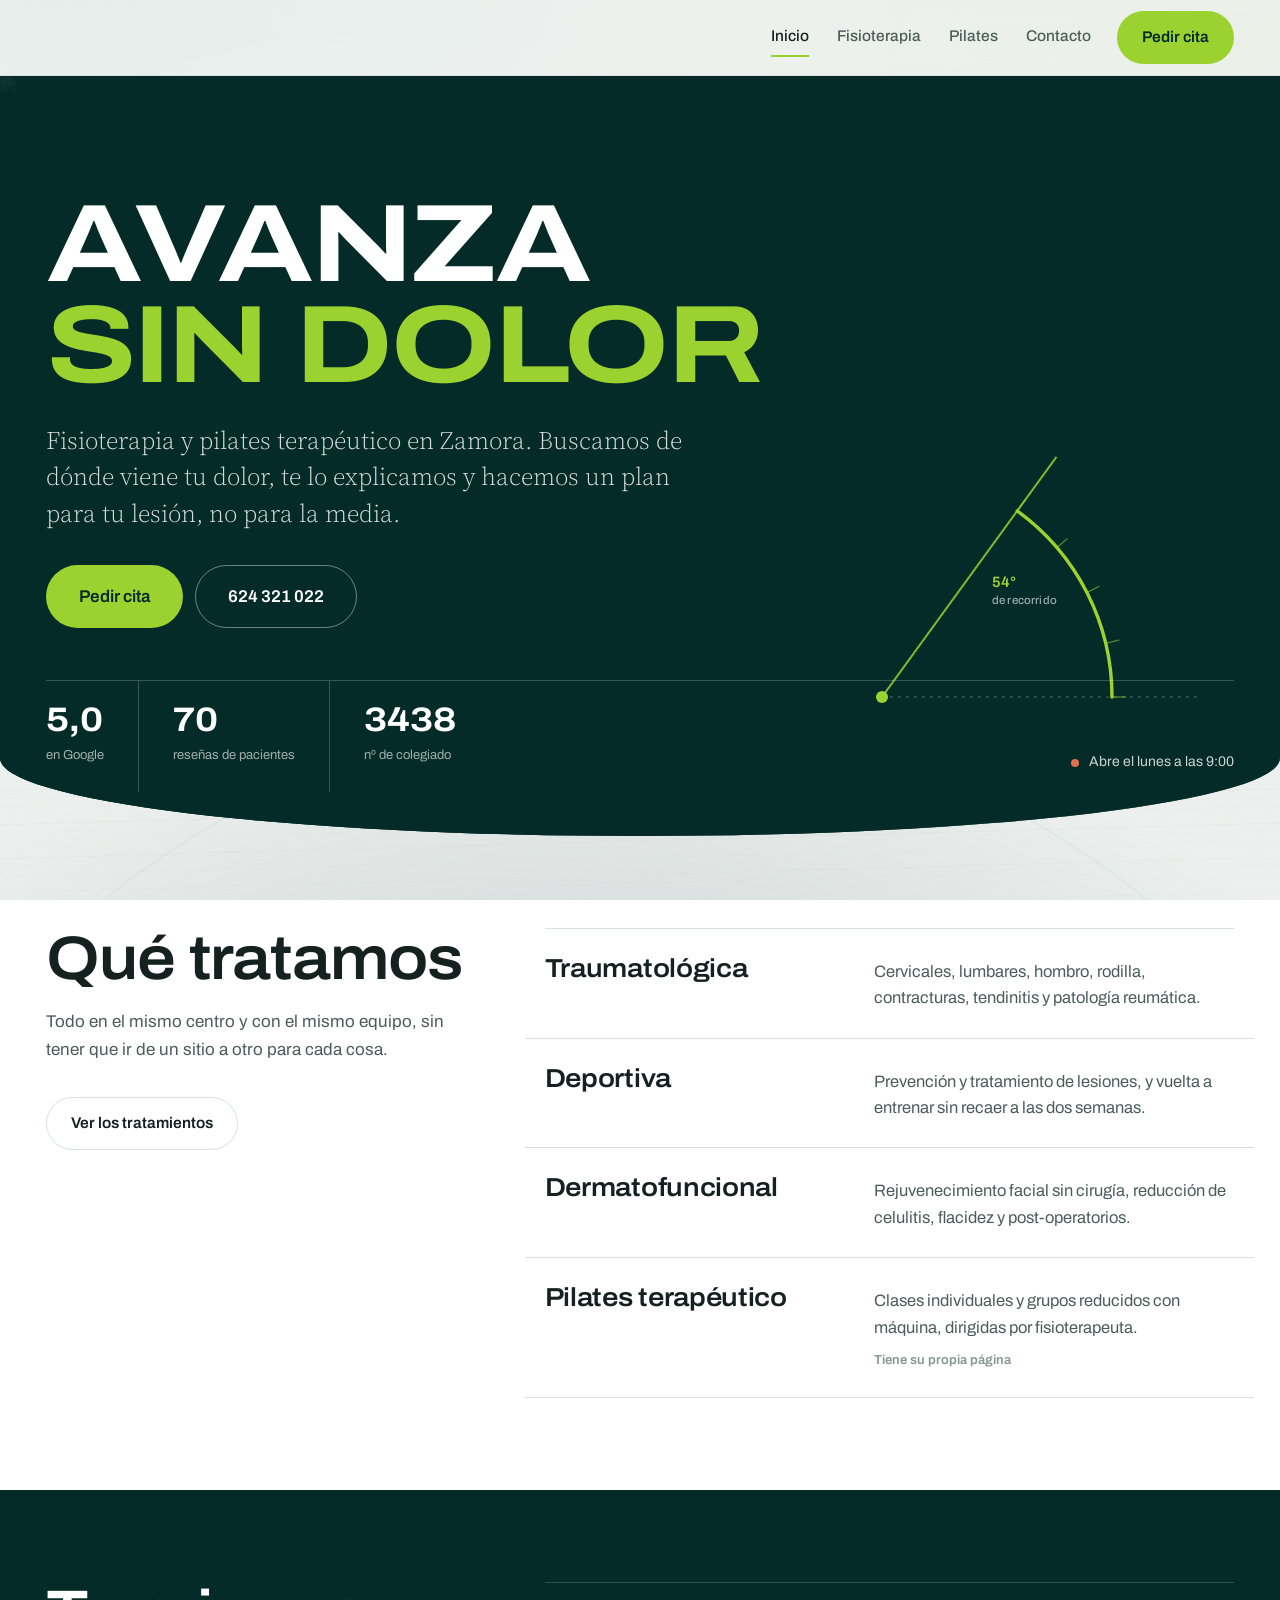
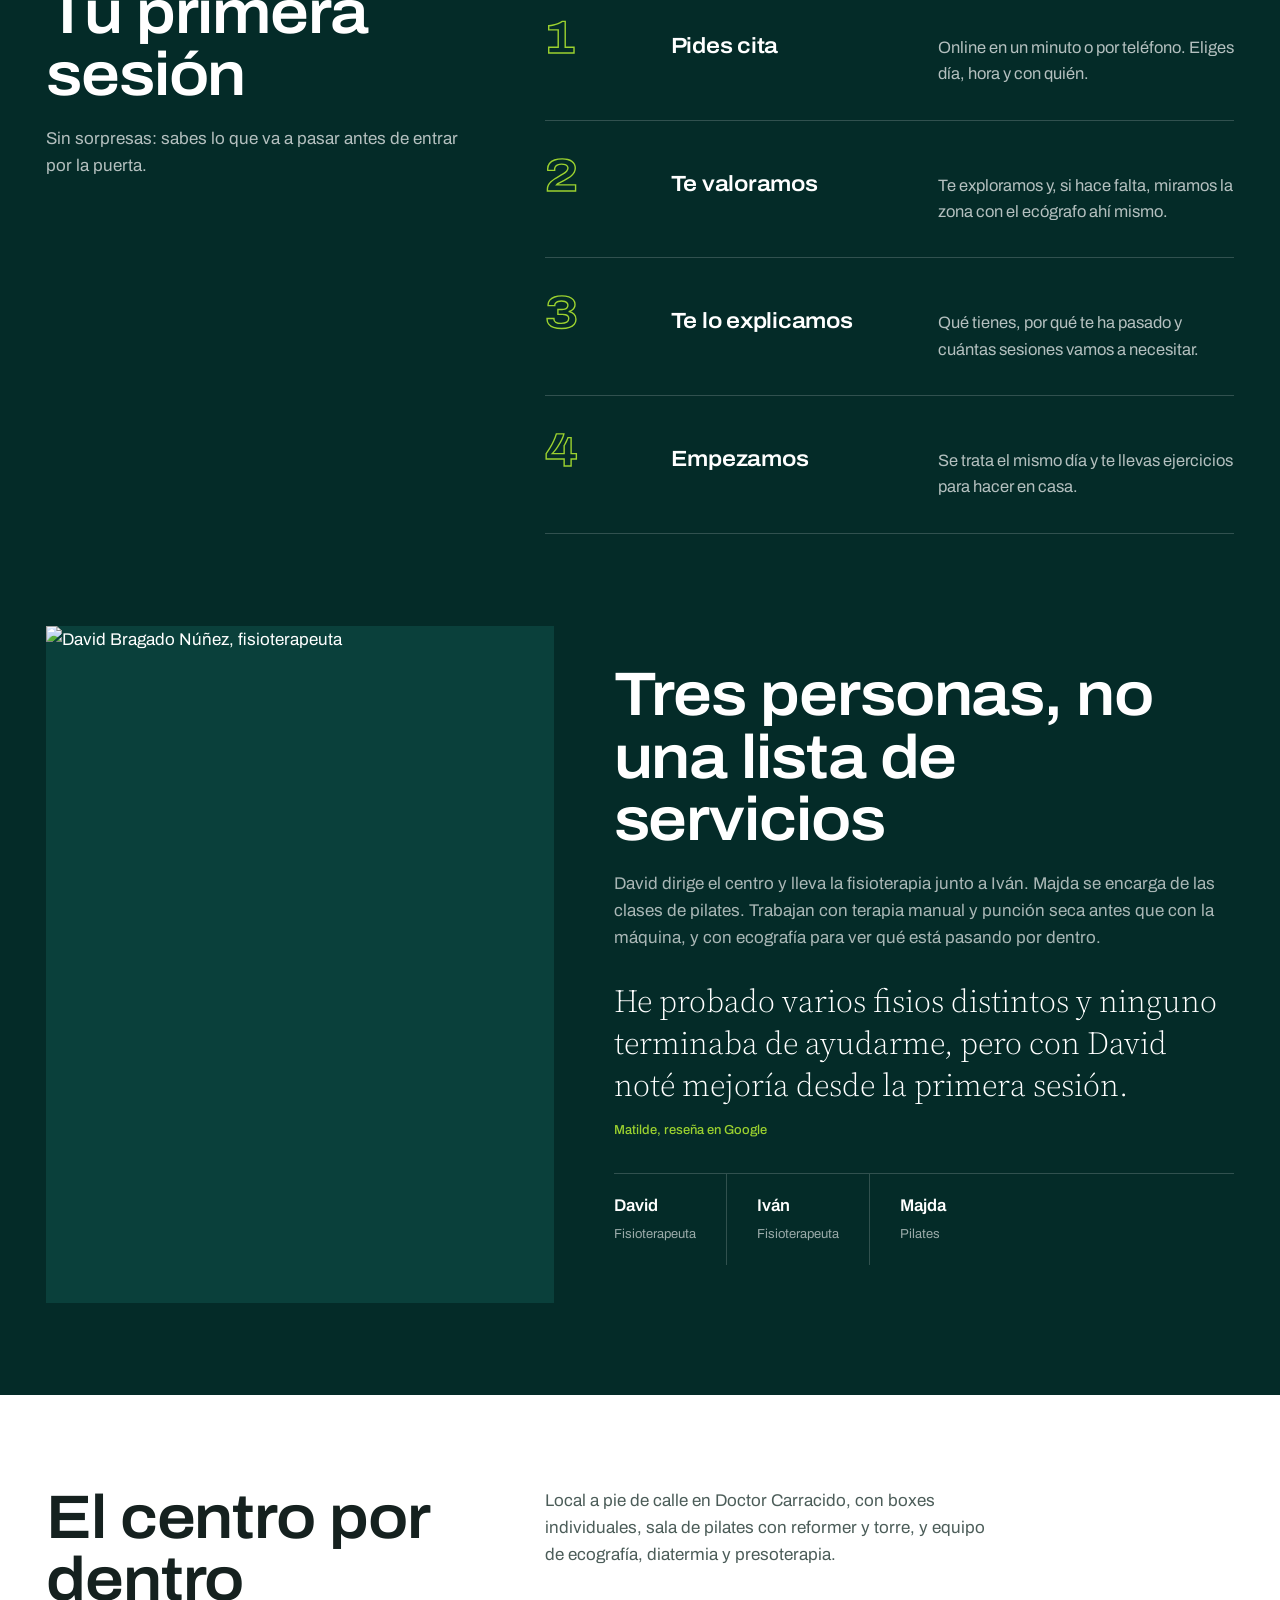
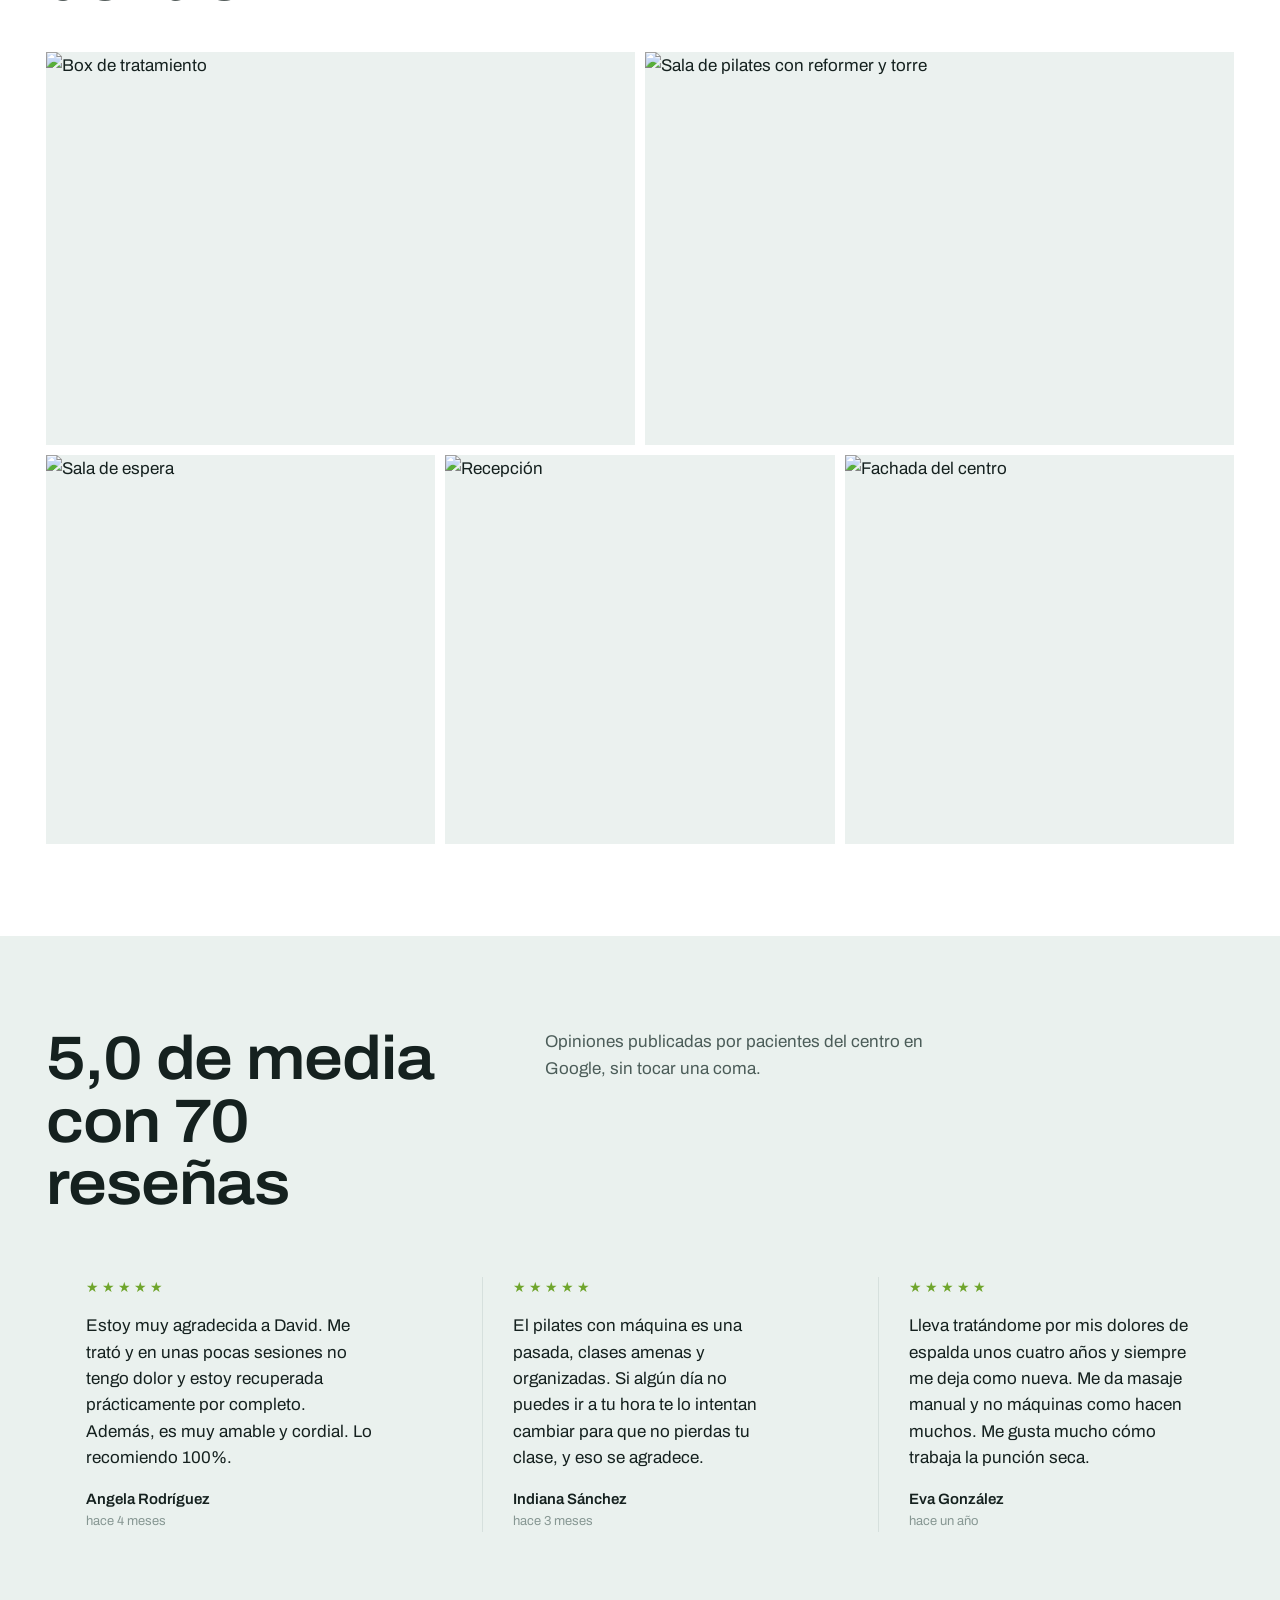
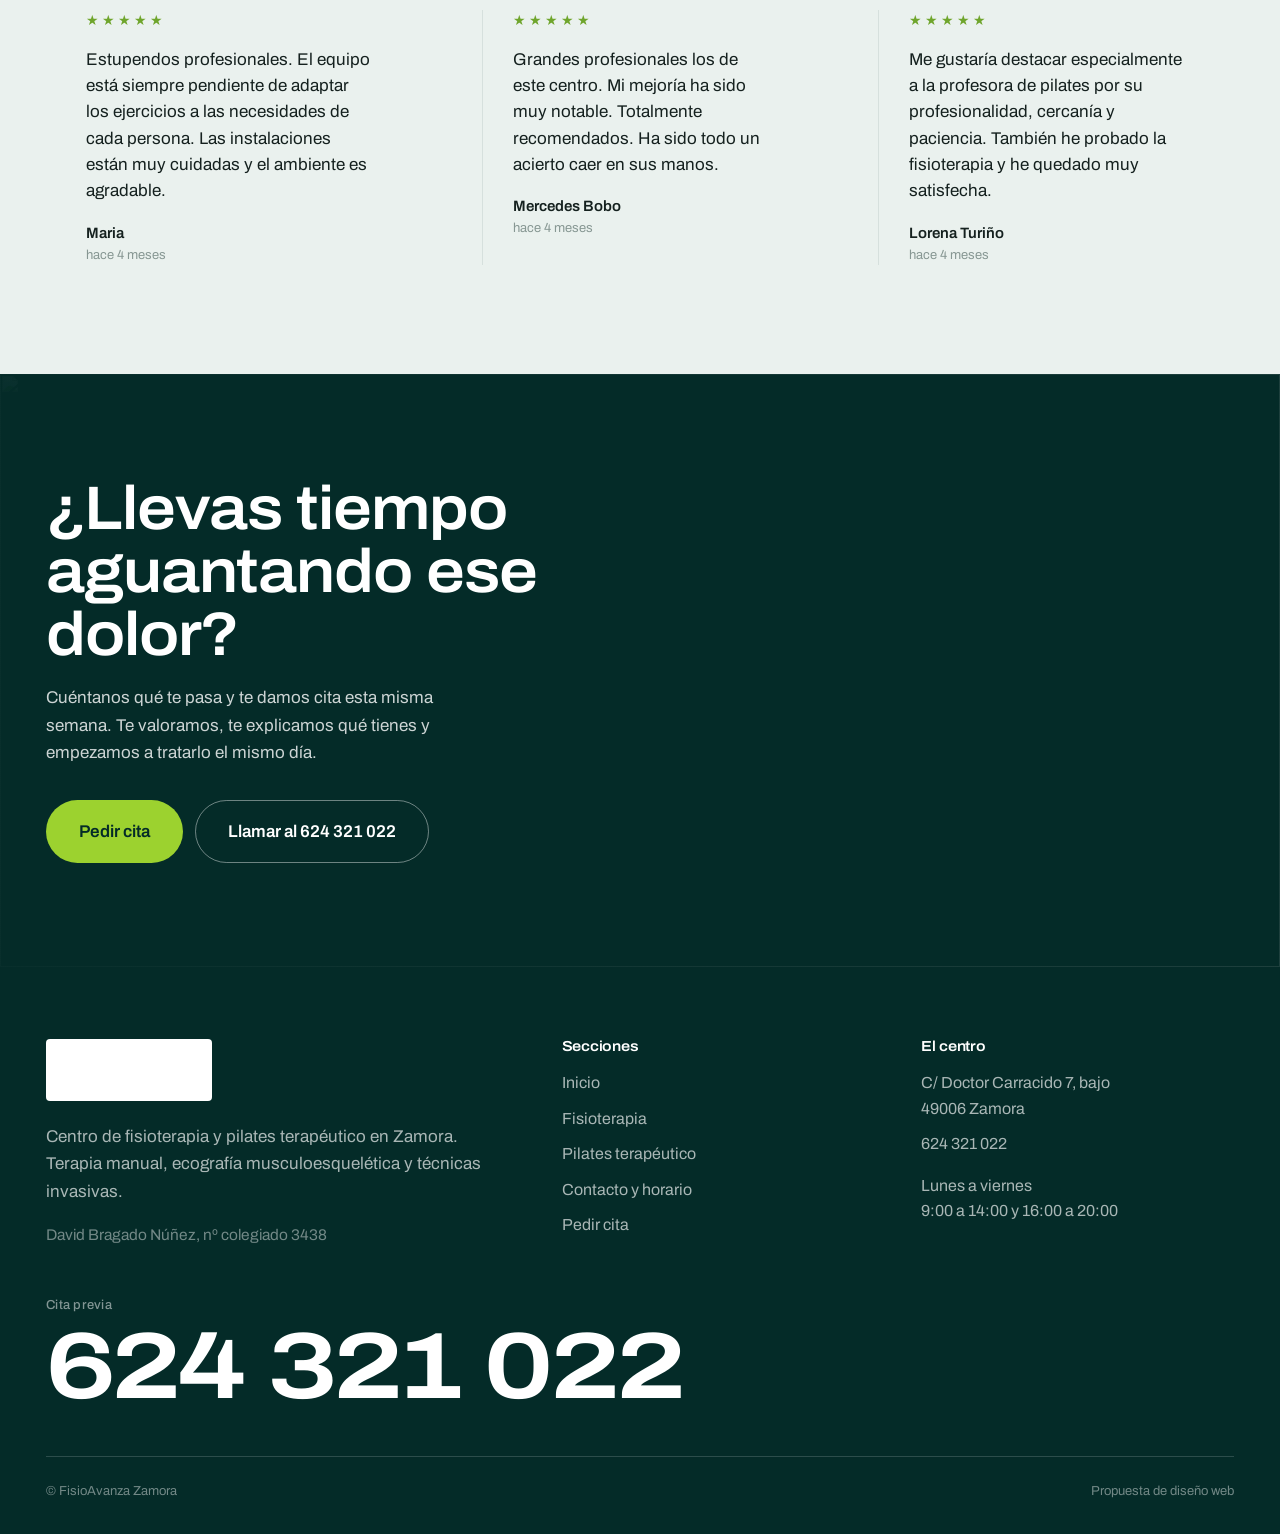
==== commit 4b08f2d7: "Goniometro con geometria exacta y estratos mas tenues Co-Authored-By: Claude Opus 5 <noreply@anthrop" ====
--- a/index.html
+++ b/index.html
@@ -15,29 +15,29 @@
 <link rel="preconnect" href="https://fonts.gstatic.com" crossorigin>
 <link rel="preconnect" href="https://lh3.googleusercontent.com" crossorigin>
 <link href="https://fonts.googleapis.com/css2?family=Archivo:wdth,wght@62..125,400..700&family=Source+Serif+4:opsz,wght@8..60,300..600&display=swap" rel="stylesheet">
-<link rel="stylesheet" href="styles.css?v=20">
+<link rel="stylesheet" href="styles.css?v=22">
 </head>
 <body>
 <div class="capas" aria-hidden="true"><div class="c c1"></div><div class="c c2"></div><div class="c c3"></div><div class="c c4"></div></div>
 <header class="top">
   <div class="tin">
-    <a class="brand" href="index.html?v=20"><img src="https://lh3.googleusercontent.com/gps-cs-s/ANWiy9Qkc1_Xi4rz8FU1N5MxTkrDCd2j6wiM7XeEfYH0EGdK_1M8F9kZ3IN2QmhkEKB1V5yJ0NBIxlVE4QgERAMQZs24UvGEVsqB_ETzruPLx09HXfYMCxrKIE8ehOfaQfQQikX3o4d5=w520" alt="FisioAvanza Zamora" width="190" height="44"></a>
+    <a class="brand" href="index.html?v=22"><img src="https://lh3.googleusercontent.com/gps-cs-s/ANWiy9Qkc1_Xi4rz8FU1N5MxTkrDCd2j6wiM7XeEfYH0EGdK_1M8F9kZ3IN2QmhkEKB1V5yJ0NBIxlVE4QgERAMQZs24UvGEVsqB_ETzruPLx09HXfYMCxrKIE8ehOfaQfQQikX3o4d5=w520" alt="FisioAvanza Zamora" width="190" height="44"></a>
     <nav class="nav">
-      <a href="index.html?v=20" class="on">Inicio</a>
-      <a href="fisioterapia.html?v=20">Fisioterapia</a>
-      <a href="pilates.html?v=20">Pilates</a>
-      <a href="contacto.html?v=20">Contacto</a>
+      <a href="index.html?v=22" class="on">Inicio</a>
+      <a href="fisioterapia.html?v=22">Fisioterapia</a>
+      <a href="pilates.html?v=22">Pilates</a>
+      <a href="contacto.html?v=22">Contacto</a>
     </nav>
-    <a class="btn lime dk" href="reservar.html?v=20">Pedir cita</a>
+    <a class="btn lime dk" href="reservar.html?v=22">Pedir cita</a>
     <button class="burger" aria-label="Men&uacute;" aria-expanded="false"><span></span></button>
   </div>
 </header>
 <div class="mm" aria-hidden="true">
-      <a href="index.html?v=20" class="on">Inicio</a>
-      <a href="fisioterapia.html?v=20">Fisioterapia</a>
-      <a href="pilates.html?v=20">Pilates</a>
-      <a href="contacto.html?v=20">Contacto</a>
-      <a class="btn lime" href="reservar.html?v=20">Pedir cita</a>
+      <a href="index.html?v=22" class="on">Inicio</a>
+      <a href="fisioterapia.html?v=22">Fisioterapia</a>
+      <a href="pilates.html?v=22">Pilates</a>
+      <a href="contacto.html?v=22">Contacto</a>
+      <a class="btn lime" href="reservar.html?v=22">Pedir cita</a>
 </div>
 
 <section class="hero">
@@ -46,7 +46,7 @@
     <h1>Avanza <u>sin dolor</u></h1>
     <p class="lead">Fisioterapia y pilates terap&eacute;utico en Zamora. Buscamos de d&oacute;nde viene tu dolor, te lo explicamos y hacemos un plan para tu lesi&oacute;n, no para la media.</p>
     <div class="hbtns">
-      <a class="btn lime big" href="reservar.html?v=20">Pedir cita</a>
+      <a class="btn lime big" href="reservar.html?v=22">Pedir cita</a>
       <a class="btn wline big" href="tel:+34624321022">624 321 022</a>
     </div>
     <div class="hstats">
@@ -56,17 +56,19 @@
     </div>
   </div>
   <div class="hnow"><span class="dot" data-open></span><span data-openh>Abierto</span></div>
-  <svg class="gonio" viewBox="0 0 560 330" aria-hidden="true" focusable="false">
-    <line class="ej" x1="48" y1="286" x2="534" y2="286"/>
+  <svg class="gonio" viewBox="0 0 400 300" aria-hidden="true" focusable="false">
+    <line class="ej" x1="40" y1="260" x2="356" y2="260"/>
     <g class="tk">
-      <line x1="500" y1="286" x2="500" y2="272"/><line x1="452" y1="286" x2="452" y2="276"/>
-      <line x1="404" y1="286" x2="404" y2="276"/><line x1="356" y1="286" x2="356" y2="272"/>
-      <line x1="308" y1="286" x2="308" y2="276"/><line x1="260" y1="286" x2="260" y2="276"/>
+      <line x1="270" y1="260" x2="284" y2="260"/>
+      <line x1="270" y1="260" x2="284" y2="260" transform="rotate(-13.5 40 260)"/>
+      <line x1="270" y1="260" x2="284" y2="260" transform="rotate(-27 40 260)"/>
+      <line x1="270" y1="260" x2="284" y2="260" transform="rotate(-40.5 40 260)"/>
+      <line x1="270" y1="260" x2="284" y2="260" transform="rotate(-54 40 260)"/>
     </g>
-    <path class="arc" pathLength="1" d="M496 286 A 448 448 0 0 0 312 23"/>
-    <line class="rad" x1="48" y1="286" x2="520" y2="286"/>
-    <circle class="hub" cx="48" cy="286" r="6"/>
-    <text class="deg" x="352" y="150">recorrido 54&#176;</text>
+    <circle class="arc" cx="40" cy="260" r="230" pathLength="360" transform="rotate(-54 40 260)"/>
+    <line class="rad" x1="40" y1="260" x2="336" y2="260"/>
+    <circle class="hub" cx="40" cy="260" r="6"/>
+    <text class="deg" x="150" y="150">54&#176;<tspan x="150" dy="17">de recorrido</tspan></text>
   </svg>
 </section>
 
@@ -76,7 +78,7 @@
       <div class="stick">
         <h2>Qu&eacute; tratamos</h2>
         <p>Todo en el mismo centro y con el mismo equipo, sin tener que ir de un sitio a otro para cada cosa.</p>
-        <div class="hbtns"><a class="btn line" href="fisioterapia.html?v=20">Ver los tratamientos</a></div>
+        <div class="hbtns"><a class="btn line" href="fisioterapia.html?v=22">Ver los tratamientos</a></div>
       </div>
       <div class="tl">
       <div class="row">
@@ -205,7 +207,7 @@
     <h2>&iquest;Llevas tiempo aguantando ese dolor?</h2>
     <p>Cu&eacute;ntanos qu&eacute; te pasa y te damos cita esta misma semana. Te valoramos, te explicamos qu&eacute; tienes y empezamos a tratarlo el mismo d&iacute;a.</p>
     <div class="hbtns">
-      <a class="btn lime big" href="reservar.html?v=20">Pedir cita</a>
+      <a class="btn lime big" href="reservar.html?v=22">Pedir cita</a>
       <a class="btn wline big" href="tel:+34624321022">Llamar al 624 321 022</a>
     </div>
   </div>
@@ -222,11 +224,11 @@
       <div>
         <h4>Secciones</h4>
         <ul>
-          <li><a href="index.html?v=20">Inicio</a></li>
-          <li><a href="fisioterapia.html?v=20">Fisioterapia</a></li>
-          <li><a href="pilates.html?v=20">Pilates terap&eacute;utico</a></li>
-          <li><a href="contacto.html?v=20">Contacto y horario</a></li>
-          <li><a href="reservar.html?v=20">Pedir cita</a></li>
+          <li><a href="index.html?v=22">Inicio</a></li>
+          <li><a href="fisioterapia.html?v=22">Fisioterapia</a></li>
+          <li><a href="pilates.html?v=22">Pilates terap&eacute;utico</a></li>
+          <li><a href="contacto.html?v=22">Contacto y horario</a></li>
+          <li><a href="reservar.html?v=22">Pedir cita</a></li>
         </ul>
       </div>
       <div>
@@ -245,6 +247,6 @@
     </div>
   </div>
 </footer>
-<script src="app.js?v=20"></script>
+<script src="app.js?v=22"></script>
 </body>
 </html>
--- a/styles.css
+++ b/styles.css
@@ -324,37 +324,37 @@
 
 /* 2 · estratos de tejido */
 .c2{background:repeating-linear-gradient(178.4deg,
-    rgba(4,43,40,.060) 0 1px,
-    rgba(4,43,40,0)    1px 6px,
-    rgba(4,43,40,.028) 6px 7px,
-    rgba(4,43,40,0)    7px 13px,
-    rgba(10,117,112,.040) 13px 14px,
-    rgba(4,43,40,0)    14px 26px);
+    rgba(4,43,40,.040) 0 1px,
+    rgba(4,43,40,0)    1px 8px,
+    rgba(4,43,40,.016) 8px 9px,
+    rgba(4,43,40,0)    9px 17px,
+    rgba(10,117,112,.024) 17px 18px,
+    rgba(4,43,40,0)    18px 34px);
   -webkit-mask-image:linear-gradient(180deg,transparent 0,#000 14%,#000 70%,transparent 100%);
   mask-image:linear-gradient(180deg,transparent 0,#000 14%,#000 70%,transparent 100%)}
 
 /* 3 · arcos de recorrido */
-.c3{background-repeat:no-repeat;background-position:52% 26%;background-size:150% auto;opacity:.85;
+.c3{background-repeat:no-repeat;background-position:52% 26%;background-size:150% auto;opacity:.5;
   background-image:url("data:image/svg+xml,%3Csvg xmlns='http://www.w3.org/2000/svg' viewBox='0 0 1200 760'%3E%3Cg fill='none' stroke='%230a7570' stroke-width='1.1'%3E%3Cpath d='M-140 700 A 820 820 0 0 1 1340 700' stroke-opacity='.13'/%3E%3Cpath d='M40 700 A 640 640 0 0 1 1160 700' stroke-opacity='.10'/%3E%3Cpath d='M220 700 A 460 460 0 0 1 980 700' stroke-opacity='.08'/%3E%3Cpath d='M400 700 A 280 280 0 0 1 800 700' stroke-opacity='.06'/%3E%3C/g%3E%3C/svg%3E")}
 
 /* 4 · grano: quita el plano vectorial */
-.c4{opacity:.05;mix-blend-mode:multiply;inset:0;
+.c4{opacity:.042;mix-blend-mode:multiply;inset:0;
   background-image:url("data:image/svg+xml,%3Csvg xmlns='http://www.w3.org/2000/svg' width='180' height='180'%3E%3Cfilter id='n'%3E%3CfeTurbulence type='fractalNoise' baseFrequency='.82' numOctaves='3' stitchTiles='stitch'/%3E%3C/filter%3E%3Crect width='180' height='180' filter='url(%23n)'/%3E%3C/svg%3E")}
 
 /* ── goniómetro: abre su recorrido al cargar ── */
-.gonio{position:absolute;right:clamp(-70px,-3vw,0px);bottom:-46px;width:min(54vw,640px);z-index:1;pointer-events:none}
-.gonio .ej{fill:none;stroke:rgba(255,255,255,.26);stroke-width:1.1}
-.gonio .tk{stroke:rgba(255,255,255,.3);stroke-width:1.1}
-.gonio .rad{fill:none;stroke:var(--lima);stroke-width:2;stroke-opacity:.95;stroke-linecap:round;
-  transform-box:fill-box;transform-origin:0% 100%}
-.gonio .arc{fill:none;stroke:var(--lima);stroke-width:3;stroke-linecap:round;stroke-opacity:.9;
-  pathLength:1;stroke-dasharray:1;stroke-dashoffset:1}
+.gonio{position:absolute;right:clamp(8px,3vw,54px);bottom:clamp(74px,11vh,132px);width:min(40vw,400px);z-index:1;pointer-events:none}
+.gonio .ej{fill:none;stroke:rgba(255,255,255,.3);stroke-width:1.2;stroke-dasharray:3 5}
+.gonio .tk{stroke:var(--lima);stroke-opacity:.5;stroke-width:1.4}
+.gonio .rad{fill:none;stroke:var(--lima);stroke-width:2.2;stroke-opacity:.85;stroke-linecap:round;
+  transform-origin:40px 260px}
+.gonio .arc{fill:none;stroke:var(--lima);stroke-width:3.4;stroke-linecap:round;stroke-dasharray:0 360}
 .gonio .hub{fill:var(--lima)}
-.gonio .deg{fill:rgba(255,255,255,.72);font:600 13px Archivo,sans-serif;letter-spacing:.02em}
-.on-load .gonio .arc{animation:trazo 1.45s .45s cubic-bezier(.2,.85,.25,1) forwards}
-.on-load .gonio .rad{animation:barrido 1.45s .45s cubic-bezier(.2,.85,.25,1) forwards}
-.on-load .gonio .deg{opacity:0;animation:aparece .6s 1.5s ease forwards}
-@keyframes trazo{to{stroke-dashoffset:0}}
+.gonio .deg{fill:var(--lima);font:600 15px Archivo,sans-serif;letter-spacing:.01em}
+.gonio .deg tspan{fill:rgba(255,255,255,.6);font-size:11.5px;font-weight:500}
+.on-load .gonio .arc{animation:trazo 1.5s .5s cubic-bezier(.2,.85,.25,1) forwards}
+.on-load .gonio .rad{animation:barrido 1.5s .5s cubic-bezier(.2,.85,.25,1) forwards}
+.on-load .gonio .deg{opacity:0;animation:aparece .55s 1.65s ease forwards}
+@keyframes trazo{to{stroke-dasharray:54 360}}
 @keyframes barrido{from{transform:rotate(0deg)}to{transform:rotate(-54deg)}}
 @keyframes aparece{to{opacity:1}}
 
@@ -373,13 +373,13 @@
 
 @media (prefers-reduced-motion:reduce){
   .hcon>*,[data-rv]>*{opacity:1!important;transform:none!important;animation:none!important}
-  .gonio .arc{stroke-dashoffset:0;animation:none}
+  .gonio .arc{stroke-dasharray:54 360;animation:none}
   .gonio .rad{transform:rotate(-54deg);animation:none}
   .gonio .deg{opacity:1;animation:none}
   .capas .c{transform:none!important}
   *{transition-duration:.01ms!important}
 }
 @media(max-width:700px){
-  .gonio{width:86vw;right:-26vw;bottom:-30px;opacity:.55}
+  .gonio{width:64vw;right:6px;bottom:96px;opacity:.75}
   .c2{background-size:auto}
 }
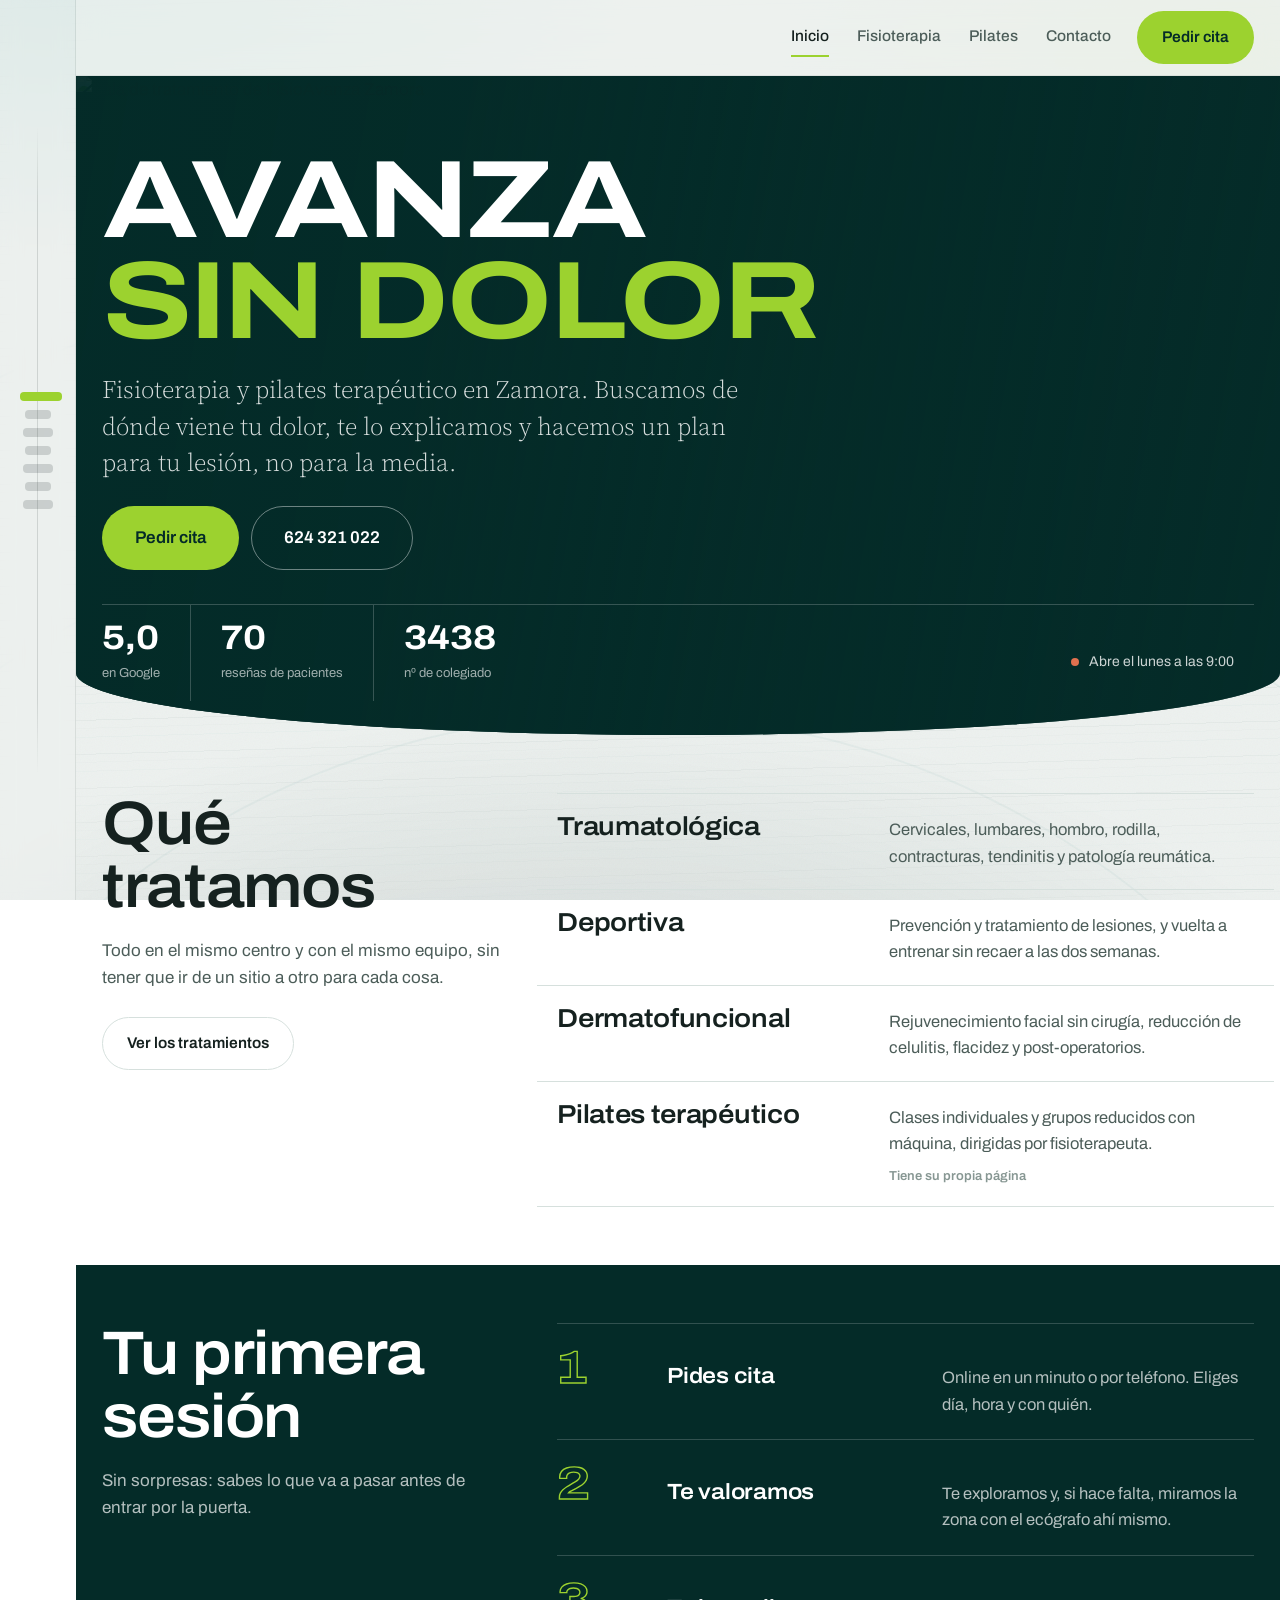
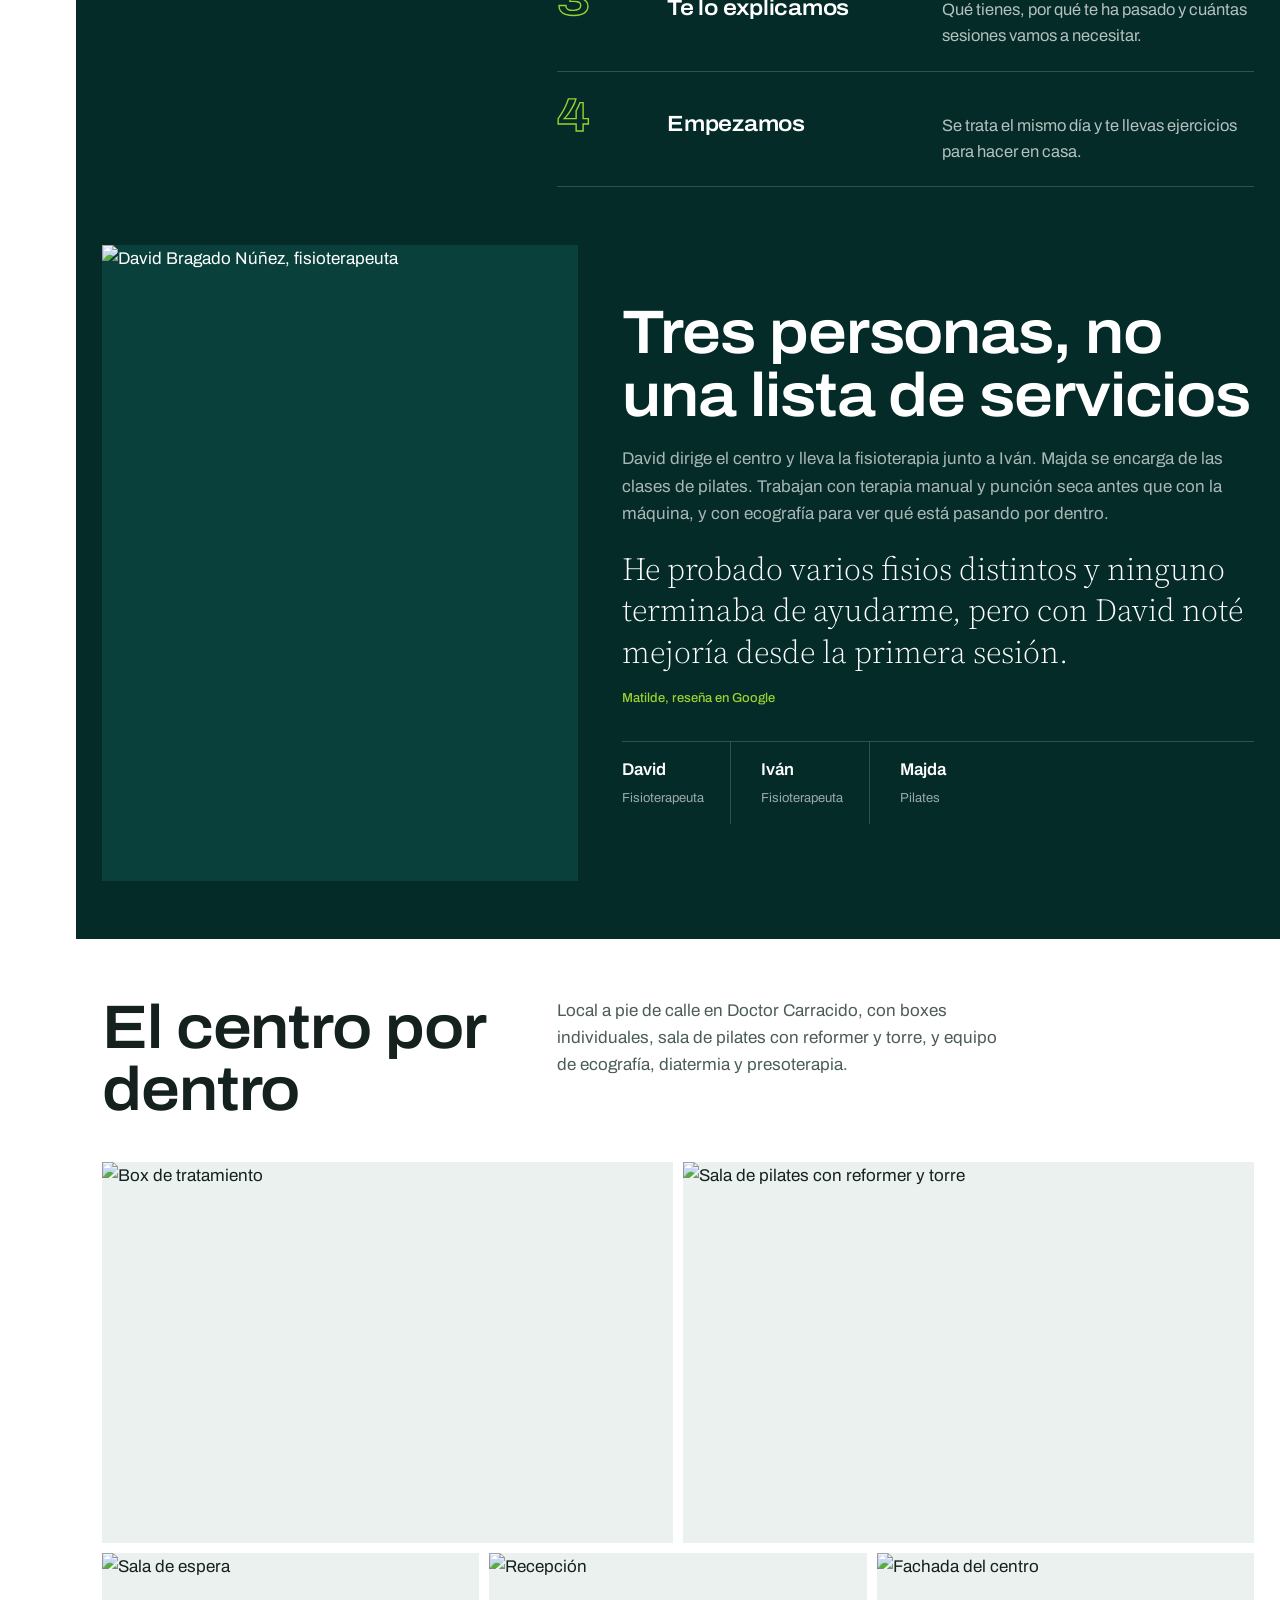
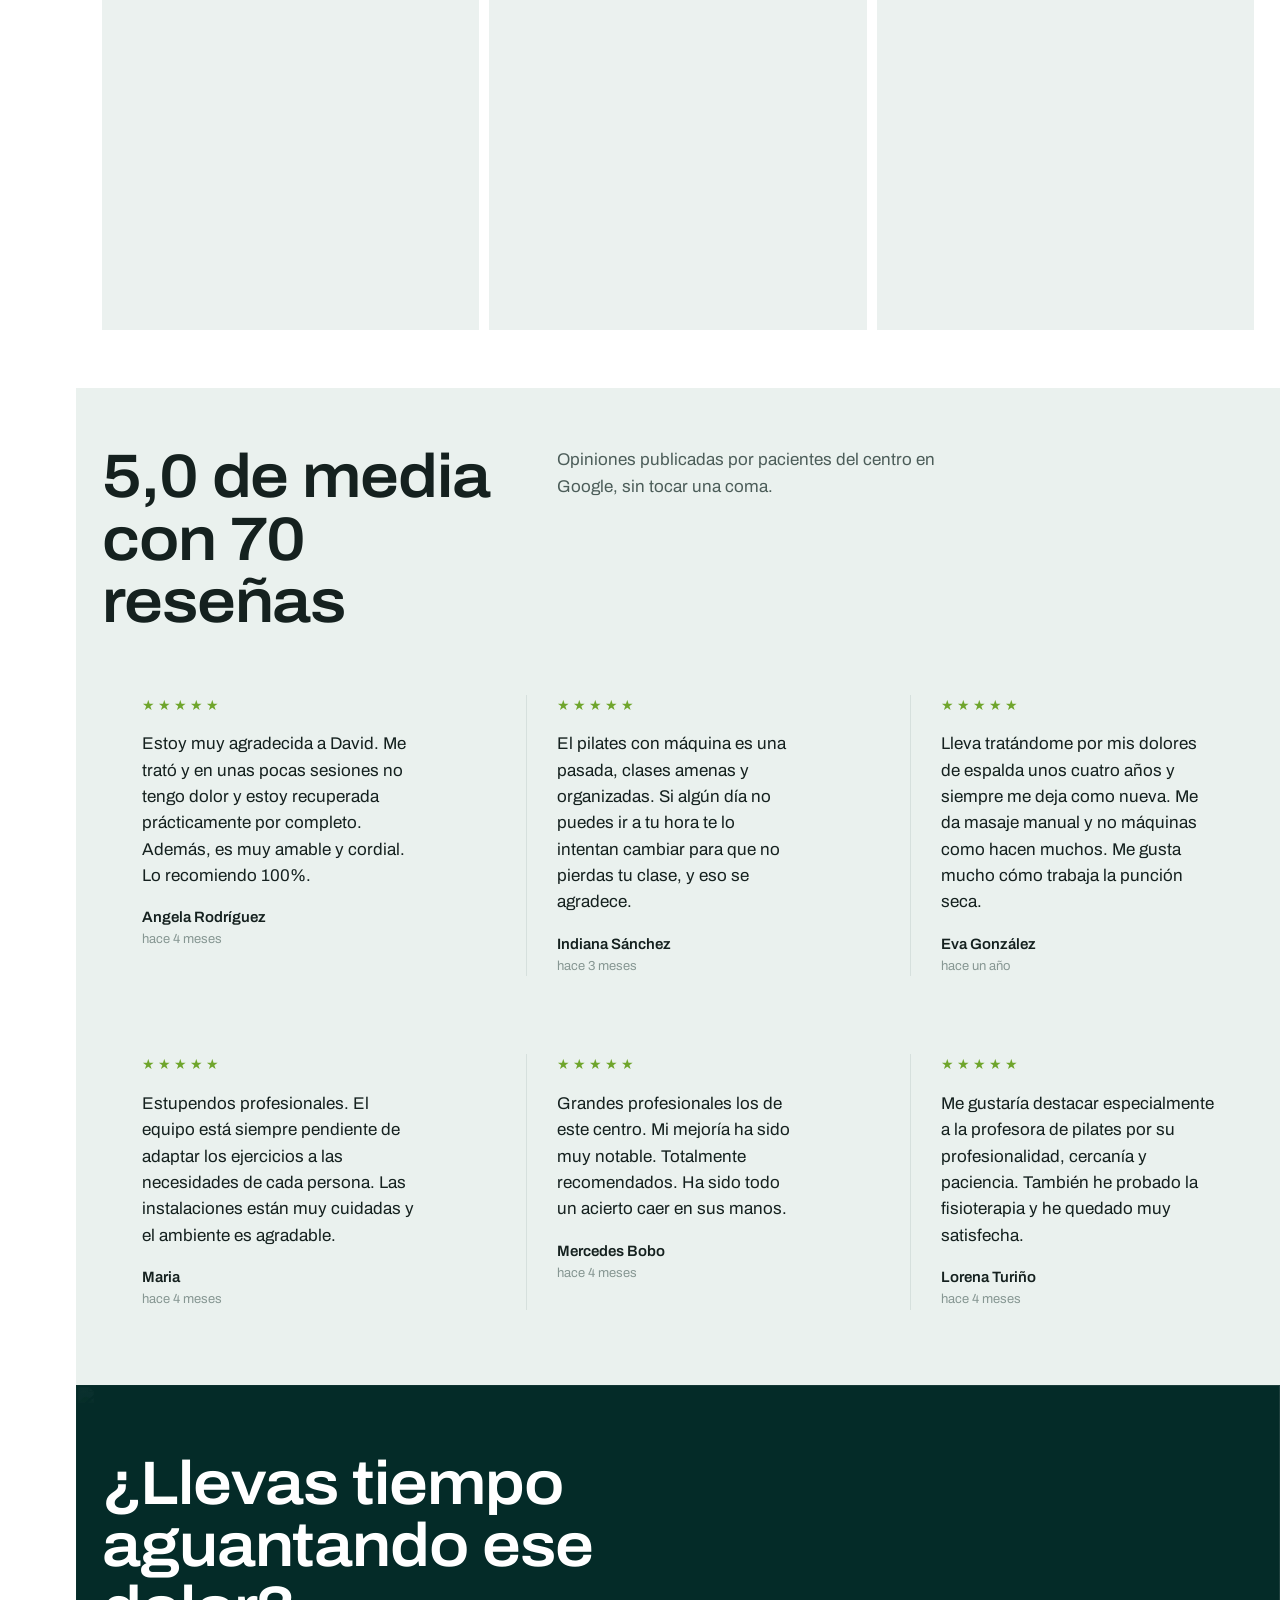
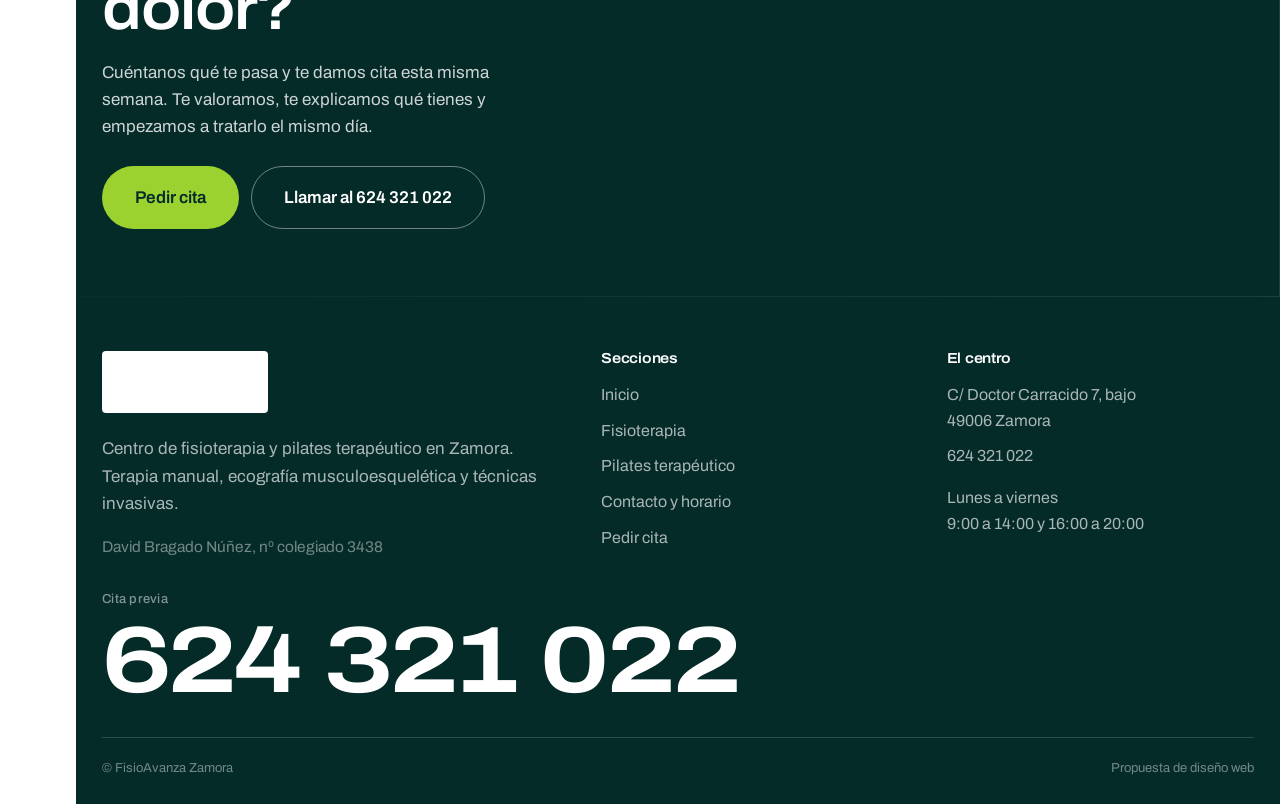
==== commit bdc16fb0: "Raquis lateral, resguardo de cita, ritmo vertical comprimido y fuera el goniometro Co-Authored-By: C" ====
--- a/index.html
+++ b/index.html
@@ -15,38 +15,38 @@
 <link rel="preconnect" href="https://fonts.gstatic.com" crossorigin>
 <link rel="preconnect" href="https://lh3.googleusercontent.com" crossorigin>
 <link href="https://fonts.googleapis.com/css2?family=Archivo:wdth,wght@62..125,400..700&family=Source+Serif+4:opsz,wght@8..60,300..600&display=swap" rel="stylesheet">
-<link rel="stylesheet" href="styles.css?v=22">
+<link rel="stylesheet" href="styles.css?v=26">
 </head>
 <body>
 <div class="capas" aria-hidden="true"><div class="c c1"></div><div class="c c2"></div><div class="c c3"></div><div class="c c4"></div></div>
 <header class="top">
   <div class="tin">
-    <a class="brand" href="index.html?v=22"><img src="https://lh3.googleusercontent.com/gps-cs-s/ANWiy9Qkc1_Xi4rz8FU1N5MxTkrDCd2j6wiM7XeEfYH0EGdK_1M8F9kZ3IN2QmhkEKB1V5yJ0NBIxlVE4QgERAMQZs24UvGEVsqB_ETzruPLx09HXfYMCxrKIE8ehOfaQfQQikX3o4d5=w520" alt="FisioAvanza Zamora" width="190" height="44"></a>
+    <a class="brand" href="index.html?v=26"><img src="https://lh3.googleusercontent.com/gps-cs-s/ANWiy9Qkc1_Xi4rz8FU1N5MxTkrDCd2j6wiM7XeEfYH0EGdK_1M8F9kZ3IN2QmhkEKB1V5yJ0NBIxlVE4QgERAMQZs24UvGEVsqB_ETzruPLx09HXfYMCxrKIE8ehOfaQfQQikX3o4d5=w520" alt="FisioAvanza Zamora" width="190" height="44"></a>
     <nav class="nav">
-      <a href="index.html?v=22" class="on">Inicio</a>
-      <a href="fisioterapia.html?v=22">Fisioterapia</a>
-      <a href="pilates.html?v=22">Pilates</a>
-      <a href="contacto.html?v=22">Contacto</a>
+      <a href="index.html?v=26" class="on">Inicio</a>
+      <a href="fisioterapia.html?v=26">Fisioterapia</a>
+      <a href="pilates.html?v=26">Pilates</a>
+      <a href="contacto.html?v=26">Contacto</a>
     </nav>
-    <a class="btn lime dk" href="reservar.html?v=22">Pedir cita</a>
+    <a class="btn lime dk" href="reservar.html?v=26">Pedir cita</a>
     <button class="burger" aria-label="Men&uacute;" aria-expanded="false"><span></span></button>
   </div>
 </header>
 <div class="mm" aria-hidden="true">
-      <a href="index.html?v=22" class="on">Inicio</a>
-      <a href="fisioterapia.html?v=22">Fisioterapia</a>
-      <a href="pilates.html?v=22">Pilates</a>
-      <a href="contacto.html?v=22">Contacto</a>
-      <a class="btn lime" href="reservar.html?v=22">Pedir cita</a>
+      <a href="index.html?v=26" class="on">Inicio</a>
+      <a href="fisioterapia.html?v=26">Fisioterapia</a>
+      <a href="pilates.html?v=26">Pilates</a>
+      <a href="contacto.html?v=26">Contacto</a>
+      <a class="btn lime" href="reservar.html?v=26">Pedir cita</a>
 </div>
 
-<section class="hero">
+<section class="hero" data-s="Inicio">
   <div class="bgimg"><img src="https://lh3.googleusercontent.com/gps-cs-s/ANWiy9TuSoiKrPq9h7B_s4ls-WKYi5jGec6XSD7wulhE7GmhyF9Vy_WYeHmJLs5jzJMO8wfGZ_1oaGwh94glTkfjaM7dwYQdc-ZL-K9XvLZ_2AfXJ7CbxEi7vt02z-Pn2JoctF9S8R1mng=w1600" alt="Sala de tratamiento de FisioAvanza Zamora"></div>
   <div class="hcon">
     <h1>Avanza <u>sin dolor</u></h1>
     <p class="lead">Fisioterapia y pilates terap&eacute;utico en Zamora. Buscamos de d&oacute;nde viene tu dolor, te lo explicamos y hacemos un plan para tu lesi&oacute;n, no para la media.</p>
     <div class="hbtns">
-      <a class="btn lime big" href="reservar.html?v=22">Pedir cita</a>
+      <a class="btn lime big" href="reservar.html?v=26">Pedir cita</a>
       <a class="btn wline big" href="tel:+34624321022">624 321 022</a>
     </div>
     <div class="hstats">
@@ -56,20 +56,6 @@
     </div>
   </div>
   <div class="hnow"><span class="dot" data-open></span><span data-openh>Abierto</span></div>
-  <svg class="gonio" viewBox="0 0 400 300" aria-hidden="true" focusable="false">
-    <line class="ej" x1="40" y1="260" x2="356" y2="260"/>
-    <g class="tk">
-      <line x1="270" y1="260" x2="284" y2="260"/>
-      <line x1="270" y1="260" x2="284" y2="260" transform="rotate(-13.5 40 260)"/>
-      <line x1="270" y1="260" x2="284" y2="260" transform="rotate(-27 40 260)"/>
-      <line x1="270" y1="260" x2="284" y2="260" transform="rotate(-40.5 40 260)"/>
-      <line x1="270" y1="260" x2="284" y2="260" transform="rotate(-54 40 260)"/>
-    </g>
-    <circle class="arc" cx="40" cy="260" r="230" pathLength="360" transform="rotate(-54 40 260)"/>
-    <line class="rad" x1="40" y1="260" x2="336" y2="260"/>
-    <circle class="hub" cx="40" cy="260" r="6"/>
-    <text class="deg" x="150" y="150">54&#176;<tspan x="150" dy="17">de recorrido</tspan></text>
-  </svg>
 </section>
 
 <section class="sec">
@@ -78,7 +64,7 @@
       <div class="stick">
         <h2>Qu&eacute; tratamos</h2>
         <p>Todo en el mismo centro y con el mismo equipo, sin tener que ir de un sitio a otro para cada cosa.</p>
-        <div class="hbtns"><a class="btn line" href="fisioterapia.html?v=22">Ver los tratamientos</a></div>
+        <div class="hbtns"><a class="btn line" href="fisioterapia.html?v=26">Ver los tratamientos</a></div>
       </div>
       <div class="tl">
       <div class="row">
@@ -120,7 +106,7 @@
   </div>
 </section>
 
-<section class="sec dark" style="padding-top:0">
+<section class="sec dark" data-s="Equipo" style="padding-top:0">
   <div class="wrap">
     <div class="team">
       <div class="pic"><img src="https://lh3.googleusercontent.com/gps-cs-s/ANWiy9SdiB1fVnGb40VBs0VK6P3Q1EATuAJsJLXELeTEoLoABnLoXQBeZa5ecIklWe9b1WbgTmo3yOR1gMFyqZecO3LkciQHDSh6N6f6TtcLEaZcEKNZywork6DZz5B_owH4uA1oa6YFHlrcnGX8=w1100" alt="David Bragado N&uacute;&ntilde;ez, fisioterapeuta" loading="lazy"></div>
@@ -156,7 +142,7 @@
   </div>
 </section>
 
-<section class="sec pale" id="resenas">
+<section class="sec pale" id="resenas" data-s="Opiniones">
   <div class="wrap">
     <div class="split" style="margin-bottom:44px">
       <div><h2>5,0 de media con 70 rese&ntilde;as</h2></div>
@@ -201,13 +187,13 @@
   </div>
 </section>
 
-<section class="close">
+<section class="close" data-s="Cita">
   <div class="bgimg"><img src="https://lh3.googleusercontent.com/gps-cs-s/ANWiy9SEu--N5w3mEq9q9umk74qFt77PeNoYYULpn82BlQV8OJRUHRbvaNhcRY2qoKASSN26fW1NmZdWD4NZX2W1SJ5gsGZq2Au9YcUT8pLn6rJhhx2-BxcSkTms6tsTWTXcETizKg=w1400" alt="" loading="lazy" aria-hidden="true"></div>
   <div class="in">
     <h2>&iquest;Llevas tiempo aguantando ese dolor?</h2>
     <p>Cu&eacute;ntanos qu&eacute; te pasa y te damos cita esta misma semana. Te valoramos, te explicamos qu&eacute; tienes y empezamos a tratarlo el mismo d&iacute;a.</p>
     <div class="hbtns">
-      <a class="btn lime big" href="reservar.html?v=22">Pedir cita</a>
+      <a class="btn lime big" href="reservar.html?v=26">Pedir cita</a>
       <a class="btn wline big" href="tel:+34624321022">Llamar al 624 321 022</a>
     </div>
   </div>
@@ -224,11 +210,11 @@
       <div>
         <h4>Secciones</h4>
         <ul>
-          <li><a href="index.html?v=22">Inicio</a></li>
-          <li><a href="fisioterapia.html?v=22">Fisioterapia</a></li>
-          <li><a href="pilates.html?v=22">Pilates terap&eacute;utico</a></li>
-          <li><a href="contacto.html?v=22">Contacto y horario</a></li>
-          <li><a href="reservar.html?v=22">Pedir cita</a></li>
+          <li><a href="index.html?v=26">Inicio</a></li>
+          <li><a href="fisioterapia.html?v=26">Fisioterapia</a></li>
+          <li><a href="pilates.html?v=26">Pilates terap&eacute;utico</a></li>
+          <li><a href="contacto.html?v=26">Contacto y horario</a></li>
+          <li><a href="reservar.html?v=26">Pedir cita</a></li>
         </ul>
       </div>
       <div>
@@ -247,6 +233,6 @@
     </div>
   </div>
 </footer>
-<script src="app.js?v=22"></script>
+<script src="app.js?v=26"></script>
 </body>
 </html>
--- a/styles.css
+++ b/styles.css
@@ -9,7 +9,7 @@
   --mx:1240px;
   --r:4px;        /* superficies funcionales: radio mínimo */
   --pill:999px;   /* superficies de marca: píldora */
-  --arco:0 0 50% 50% / 0 0 78px 78px;
+  --arco:0 0 50% 50% / 0 0 62px 62px;
 }
 *{box-sizing:border-box}
 html{-webkit-text-size-adjust:100%;scroll-behavior:smooth}
@@ -72,19 +72,19 @@
 .mm .btn{margin-top:26px;width:100%;border-bottom:0;font-size:18px;padding:17px;justify-content:center}
 
 /* ───────── hero ───────── */
-.hero{position:relative;background:var(--deep);min-height:min(88vh,760px);display:flex;align-items:flex-end;overflow:hidden;border-radius:var(--arco)}
+.hero{position:relative;background:var(--deep);min-height:min(70vh,580px);display:flex;align-items:flex-end;overflow:hidden;border-radius:var(--arco)}
 .hero .bgimg{position:absolute;inset:0}
 .hero .bgimg img{width:100%;height:100%;object-fit:cover;opacity:.74;filter:contrast(1.06) saturate(1.12)}
 .hero:after{content:"";position:absolute;inset:0;
   background:linear-gradient(100deg,rgba(4,43,40,.95) 0%,rgba(4,43,40,.88) 30%,rgba(4,43,40,.55) 60%,rgba(4,43,40,.22) 100%),
              linear-gradient(0deg,rgba(4,43,40,.72) 0%,rgba(4,43,40,0) 42%)}
-.hcon{position:relative;z-index:2;width:100%;max-width:var(--mx);margin:0 auto;padding:102px 26px 44px;color:#fff}
+.hcon{position:relative;z-index:2;width:100%;max-width:var(--mx);margin:0 auto;padding:74px 26px 34px;color:#fff}
 .hcon h1{color:#fff}
 .hcon h1 u{text-decoration:none;color:var(--lima);white-space:nowrap}
-.hcon .lead{color:rgba(255,255,255,.84);margin-top:26px}
-.hbtns{display:flex;flex-wrap:wrap;gap:12px;margin-top:34px}
-.hstats{display:flex;flex-wrap:wrap;margin-top:52px;border-top:1px solid rgba(255,255,255,.2)}
-.hstats div{padding:22px 34px 26px;border-right:1px solid rgba(255,255,255,.2)}
+.hcon .lead{color:rgba(255,255,255,.84);margin-top:19px}
+.hbtns{display:flex;flex-wrap:wrap;gap:12px;margin-top:26px}
+.hstats{display:flex;flex-wrap:wrap;margin-top:34px;border-top:1px solid rgba(255,255,255,.2)}
+.hstats div{padding:16px 30px 18px;border-right:1px solid rgba(255,255,255,.2)}
 .hstats div:first-child{padding-left:0}
 .hstats div:last-child{border-right:0}
 .hstats b{font-family:Archivo,sans-serif;font-weight:700;font-stretch:112%;font-size:clamp(24px,3vw,34px);display:block;line-height:1;color:#fff}
@@ -96,17 +96,17 @@
 .subhero{background:var(--deep);color:#fff;padding:0 0 1px}
 
 /* encabezado interior */
-.phead{background:var(--deep);color:#fff;padding:78px 0 92px;border-radius:var(--arco)}
+.phead{background:var(--deep);color:#fff;padding:52px 0 66px;border-radius:var(--arco)}
 .phead h1{color:#fff;font-size:clamp(34px,5.6vw,66px);max-width:14ch}
 .phead .lead{color:rgba(255,255,255,.78);margin-top:22px}
 
 /* ───────── secciones ───────── */
-.sec{padding:92px 0}
+.sec{padding:58px 0}
 .sec.pale{background:rgba(222,232,228,.62)}
 .sec.dark{background:var(--deep);color:#fff}
 .sec.dark h2,.sec.dark h3{color:#fff}
 .sec.dark .sm{color:rgba(255,255,255,.66)}
-.split{display:grid;grid-template-columns:.78fr 1.22fr;gap:58px;align-items:start}
+.split{display:grid;grid-template-columns:.74fr 1.26fr;gap:46px;align-items:start}
 .split .stick{position:sticky;top:104px}
 .split h2+p{margin-top:18px;color:var(--ink2)}
 .sec.dark .split h2+p{color:rgba(255,255,255,.7)}
@@ -115,7 +115,7 @@
 .tl{border-top:1px solid var(--line)}
 .sec.dark .tl{border-color:rgba(255,255,255,.18)}
 .tl .row{display:grid;grid-template-columns:.9fr 1.1fr;gap:34px;align-items:baseline;
-  padding:26px 20px;margin:0 -20px;border-bottom:1px solid var(--line);
+  padding:19px 20px;margin:0 -20px;border-bottom:1px solid var(--line);
   transition:background .22s,color .22s}
 .sec.dark .tl .row{border-color:rgba(255,255,255,.18)}
 .tl .row:hover{background:var(--deep);color:#fff;border-bottom-color:var(--deep)}
@@ -129,19 +129,19 @@
 
 /* pasos: es una secuencia, por eso van numerados */
 .pasos{border-top:1px solid rgba(255,255,255,.18)}
-.paso{display:grid;grid-template-columns:96px 1fr 1.25fr;gap:30px;align-items:baseline;padding:32px 0;border-bottom:1px solid rgba(255,255,255,.18)}
+.paso{display:grid;grid-template-columns:84px 1fr 1.25fr;gap:26px;align-items:baseline;padding:21px 0;border-bottom:1px solid rgba(255,255,255,.18)}
 .paso .n{font-family:Archivo,sans-serif;font-weight:700;font-stretch:118%;font-size:46px;line-height:1;color:transparent;-webkit-text-stroke:1.4px var(--lima)}
 .paso h3{font-size:22px}
 .paso p{margin:0;color:rgba(255,255,255,.7);font-size:16.5px}
 
 /* equipo */
-.team{display:grid;grid-template-columns:.9fr 1.1fr;gap:60px;align-items:center}
+.team{display:grid;grid-template-columns:.86fr 1.14fr;gap:44px;align-items:center}
 .team .pic{position:relative;aspect-ratio:3/4;overflow:hidden;background:var(--deep2)}
 .team .pic img{width:100%;height:100%;object-fit:cover}
-.pull{font-size:clamp(22px,2.8vw,32px);line-height:1.3;font-weight:300;margin:30px 0 0;color:#fff}
+.pull{font-size:clamp(22px,2.8vw,32px);line-height:1.3;font-weight:300;margin:22px 0 0;color:#fff}
 .pull cite{display:block;font-style:normal;font-family:Archivo,sans-serif;font-size:13px;color:var(--lima);margin-top:16px;font-weight:500}
 .names{display:flex;flex-wrap:wrap;gap:0;margin-top:34px;border-top:1px solid rgba(255,255,255,.18)}
-.names div{padding:18px 30px 18px 0;margin-right:30px;border-right:1px solid rgba(255,255,255,.18)}
+.names div{padding:14px 26px 14px 0;margin-right:30px;border-right:1px solid rgba(255,255,255,.18)}
 .names div:last-child{border-right:0;margin-right:0}
 .names b{font-family:Archivo,sans-serif;font-size:17px;font-weight:600;display:block;color:#fff}
 .names span{font-size:13px;color:rgba(255,255,255,.6);font-family:Archivo,sans-serif}
@@ -179,7 +179,7 @@
 .cc:hover span{color:rgba(255,255,255,.86)}
 
 .hor{border-top:1px solid var(--line)}
-.hor .hr{display:flex;justify-content:space-between;gap:16px;padding:15px 12px;border-bottom:1px solid var(--line);font-size:16px}
+.hor .hr{display:flex;justify-content:space-between;gap:16px;padding:11px 12px;border-bottom:1px solid var(--line);font-size:16px}
 .hor .hr b{font-family:Archivo,sans-serif;font-weight:600}
 .hor .hr span{color:var(--ink2);text-align:right}
 .hor .hr.cl span{color:var(--ink3)}
@@ -192,12 +192,12 @@
 .sec.dark .faq{border-color:rgba(255,255,255,.18)}
 .faq details{border-bottom:1px solid var(--line)}
 .sec.dark .faq details{border-color:rgba(255,255,255,.18)}
-.faq summary{cursor:pointer;list-style:none;padding:22px 46px 22px 0;font-family:Archivo,sans-serif;font-weight:600;font-size:18px;position:relative}
+.faq summary{cursor:pointer;list-style:none;padding:17px 46px 17px 0;font-family:Archivo,sans-serif;font-weight:600;font-size:18px;position:relative}
 .faq summary::-webkit-details-marker{display:none}
 .faq summary:after{content:"";position:absolute;right:10px;top:31px;width:13px;height:1.6px;background:var(--tur)}
 .faq summary:before{content:"";position:absolute;right:15.7px;top:25px;width:1.6px;height:13px;background:var(--tur);transition:transform .22s}
 .faq details[open] summary:before{transform:scaleY(0)}
-.faq p{padding:0 40px 24px 0;margin:0;color:var(--ink2);font-size:16.5px;max-width:62ch}
+.faq p{padding:0 40px 19px 0;margin:0;color:var(--ink2);font-size:16.5px;max-width:62ch}
 .sec.dark .faq p{color:rgba(255,255,255,.7)}
 
 /* cierre */
@@ -205,7 +205,7 @@
 .close .bgimg{position:absolute;inset:0}
 .close .bgimg img{width:100%;height:100%;object-fit:cover;opacity:.34}
 .close:after{content:"";position:absolute;inset:0;background:linear-gradient(90deg,rgba(4,43,40,.93),rgba(4,43,40,.6))}
-.close .in{position:relative;z-index:2;max-width:var(--mx);margin:0 auto;padding:104px 26px;color:#fff}
+.close .in{position:relative;z-index:2;max-width:var(--mx);margin:0 auto;padding:68px 26px;color:#fff}
 .close h2{color:#fff;max-width:16ch}
 .close p{color:rgba(255,255,255,.8);max-width:40ch;margin-top:18px}
 
@@ -249,8 +249,8 @@
 .aside li{margin-bottom:10px;color:var(--ink2);font-size:16px}
 
 /* pie */
-footer{background:var(--deep);color:rgba(255,255,255,.66);padding:72px 0 32px}
-.fg{display:grid;grid-template-columns:1.5fr 1fr 1fr;gap:46px}
+footer{background:var(--deep);color:rgba(255,255,255,.66);padding:54px 0 26px}
+.fg{display:grid;grid-template-columns:1.5fr 1fr 1fr;gap:38px}
 footer h4{font-family:Archivo,sans-serif;font-size:14.5px;font-weight:600;color:#fff;margin:0 0 16px}
 footer a{color:rgba(255,255,255,.66);text-decoration:none;transition:color .15s}
 footer a:hover{color:var(--lima)}
@@ -258,10 +258,10 @@
 footer li{margin-bottom:10px}
 .flogo{background:#fff;display:block;width:166px;height:62px;margin-bottom:22px;border-radius:var(--r);position:relative;overflow:hidden}
 .flogo img{position:absolute;width:212px;height:auto;max-width:none;left:-15px;top:-54px}
-.ftel{display:block;margin-top:52px;text-decoration:none;font-family:Archivo,sans-serif;font-weight:700;font-stretch:120%;font-size:clamp(38px,7.4vw,94px);line-height:.92;letter-spacing:-.03em;color:#fff;transition:color .2s}
+.ftel{display:block;margin-top:34px;text-decoration:none;font-family:Archivo,sans-serif;font-weight:700;font-stretch:120%;font-size:clamp(38px,7.4vw,94px);line-height:.92;letter-spacing:-.03em;color:#fff;transition:color .2s}
 .ftel:hover{color:var(--lima)}
 .ftel small{display:block;font-size:13px;font-weight:500;font-stretch:100%;letter-spacing:.02em;color:rgba(255,255,255,.5);margin-bottom:12px}
-.fbot{border-top:1px solid rgba(255,255,255,.16);margin-top:46px;padding-top:24px;display:flex;justify-content:space-between;gap:16px;flex-wrap:wrap;font-family:Archivo,sans-serif;font-size:13px;color:rgba(255,255,255,.44)}
+.fbot{border-top:1px solid rgba(255,255,255,.16);margin-top:32px;padding-top:20px;display:flex;justify-content:space-between;gap:16px;flex-wrap:wrap;font-family:Archivo,sans-serif;font-size:13px;color:rgba(255,255,255,.44)}
 
 /* entrada del hero: un solo momento, al cargar */
 
@@ -283,7 +283,7 @@
 }
 @media(max-width:700px){
   body{font-size:16.5px}
-  .sec{padding:58px 0}
+  .sec{padding:40px 0}
   .hero{min-height:auto}
   .hcon{padding:84px 26px 0}
   .hstats{margin-top:38px}
@@ -341,22 +341,6 @@
 .c4{opacity:.042;mix-blend-mode:multiply;inset:0;
   background-image:url("data:image/svg+xml,%3Csvg xmlns='http://www.w3.org/2000/svg' width='180' height='180'%3E%3Cfilter id='n'%3E%3CfeTurbulence type='fractalNoise' baseFrequency='.82' numOctaves='3' stitchTiles='stitch'/%3E%3C/filter%3E%3Crect width='180' height='180' filter='url(%23n)'/%3E%3C/svg%3E")}
 
-/* ── goniómetro: abre su recorrido al cargar ── */
-.gonio{position:absolute;right:clamp(8px,3vw,54px);bottom:clamp(74px,11vh,132px);width:min(40vw,400px);z-index:1;pointer-events:none}
-.gonio .ej{fill:none;stroke:rgba(255,255,255,.3);stroke-width:1.2;stroke-dasharray:3 5}
-.gonio .tk{stroke:var(--lima);stroke-opacity:.5;stroke-width:1.4}
-.gonio .rad{fill:none;stroke:var(--lima);stroke-width:2.2;stroke-opacity:.85;stroke-linecap:round;
-  transform-origin:40px 260px}
-.gonio .arc{fill:none;stroke:var(--lima);stroke-width:3.4;stroke-linecap:round;stroke-dasharray:0 360}
-.gonio .hub{fill:var(--lima)}
-.gonio .deg{fill:var(--lima);font:600 15px Archivo,sans-serif;letter-spacing:.01em}
-.gonio .deg tspan{fill:rgba(255,255,255,.6);font-size:11.5px;font-weight:500}
-.on-load .gonio .arc{animation:trazo 1.5s .5s cubic-bezier(.2,.85,.25,1) forwards}
-.on-load .gonio .rad{animation:barrido 1.5s .5s cubic-bezier(.2,.85,.25,1) forwards}
-.on-load .gonio .deg{opacity:0;animation:aparece .55s 1.65s ease forwards}
-@keyframes trazo{to{stroke-dasharray:54 360}}
-@keyframes barrido{from{transform:rotate(0deg)}to{transform:rotate(-54deg)}}
-@keyframes aparece{to{opacity:1}}
 
 /* ── entrada escalonada ── */
 [data-rv]>*{opacity:0;transform:translateY(26px) rotate(.4deg);transform-origin:0% 100%;
@@ -373,13 +357,78 @@
 
 @media (prefers-reduced-motion:reduce){
   .hcon>*,[data-rv]>*{opacity:1!important;transform:none!important;animation:none!important}
-  .gonio .arc{stroke-dasharray:54 360;animation:none}
-  .gonio .rad{transform:rotate(-54deg);animation:none}
-  .gonio .deg{opacity:1;animation:none}
   .capas .c{transform:none!important}
   *{transition-duration:.01ms!important}
 }
 @media(max-width:700px){
-  .gonio{width:64vw;right:6px;bottom:96px;opacity:.75}
   .c2{background-size:auto}
 }
+
+@media print{
+  [data-rv]>*,.hcon>*{opacity:1!important;transform:none!important;animation:none!important}
+  .sec.dark,.phead,.close,footer{background:#fff!important;color:#000!important}
+  .sec.dark h2,.sec.dark h3,.phead h1,.close h2{color:#000!important}
+}
+
+/* ══════════════════════════════════════════════════════════════
+   RAQUIS
+   Columna de vértebras fija en el margen. Dice en qué sección
+   estás y lleva a cualquiera. Es lo que más tratan, y deja un
+   canal permanente a la izquierda que rompe la retícula centrada.
+   ══════════════════════════════════════════════════════════════ */
+.raquis{display:none}
+@media(min-width:1100px){
+  html.rq body{padding-left:76px}
+  .raquis{display:flex;position:fixed;left:0;top:0;bottom:0;width:76px;z-index:70;
+    flex-direction:column;align-items:center;justify-content:center;gap:9px;
+    border-right:1px solid rgba(21,33,31,.09);background:rgba(237,241,239,.55);
+    backdrop-filter:blur(10px);-webkit-backdrop-filter:blur(10px)}
+  .vt{position:relative;display:block;width:30px;height:9px;border-radius:4px;
+    background:rgba(21,33,31,.16);border:0;padding:0;cursor:pointer;
+    transition:background .25s,width .25s,transform .25s}
+  .vt:nth-child(even){width:26px}
+  .vt:hover{background:rgba(14,155,148,.55);width:38px}
+  .vt.act{background:var(--lima);width:42px;transform:translateX(3px)}
+  .vt span{position:absolute;left:46px;top:50%;transform:translateY(-50%) translateX(-6px);
+    font-family:Archivo,sans-serif;font-size:12.5px;font-weight:600;letter-spacing:.01em;
+    white-space:nowrap;color:var(--ink);background:var(--bg);border:1px solid var(--line);
+    padding:5px 10px;border-radius:4px;opacity:0;pointer-events:none;transition:opacity .2s,transform .2s}
+  .vt:hover span,.vt:focus-visible span{opacity:1;transform:translateY(-50%) translateX(0)}
+  .vt:focus-visible{outline:2px solid var(--tur);outline-offset:3px}
+  .rq-eje{position:absolute;left:50%;top:14%;bottom:14%;width:1px;margin-left:-.5px;
+    background:linear-gradient(180deg,transparent,rgba(21,33,31,.14) 12%,rgba(21,33,31,.14) 88%,transparent)}
+  .rq-mk{position:absolute;left:50%;width:1px;margin-left:-.5px;background:var(--lima);
+    transition:top .3s cubic-bezier(.2,.8,.3,1),height .3s cubic-bezier(.2,.8,.3,1)}
+}
+
+/* ══════════════════════════════════════════════════════════════
+   RESGUARDO DE CITA
+   ══════════════════════════════════════════════════════════════ */
+.tk{position:sticky;top:96px;background:#fdfbf3;color:#1b1b19;border-radius:5px;
+  transform:rotate(-1.1deg);margin-bottom:18px;
+  font-variant-numeric:tabular-nums}
+.tk-cab{padding:18px 22px 14px;display:flex;flex-direction:column;gap:3px}
+.tk-cab span{font-size:11.5px;letter-spacing:.14em;text-transform:uppercase;color:rgba(27,27,25,.5)}
+.tk-cab b{font-family:Archivo,sans-serif;font-size:21px;font-weight:700;font-stretch:112%;letter-spacing:-.01em}
+.tk-perf{position:relative;height:1px;border-top:1.5px dashed rgba(27,27,25,.26)}
+.tk-perf:before,.tk-perf:after{content:"";position:absolute;top:-11px;width:22px;height:22px;
+  border-radius:50%;background:var(--bg)}
+.tk-perf:before{left:-11px}
+.tk-perf:after{right:-11px}
+.tk-cuerpo{margin:0;padding:16px 22px}
+.tk-cuerpo>div{display:flex;justify-content:space-between;align-items:baseline;gap:14px;padding:7px 0}
+.tk-cuerpo dt{font-size:11.5px;letter-spacing:.1em;text-transform:uppercase;color:rgba(27,27,25,.46);flex-shrink:0}
+.tk-cuerpo dd{margin:0;font-family:Archivo,sans-serif;font-size:15px;font-weight:600;text-align:right;
+  line-height:1.3;transition:color .2s}
+.tk-cuerpo dd.hh{font-size:26px;font-weight:700;font-stretch:112%;letter-spacing:-.02em}
+.tk-cuerpo dd.vacio{color:rgba(27,27,25,.3);font-weight:400}
+.tk-cuerpo dd.sella{animation:sella .5s cubic-bezier(.2,.9,.3,1)}
+@keyframes sella{0%{transform:translateY(-5px) scale(1.06);opacity:.3}60%{opacity:1}100%{transform:none}}
+.tk-pie{padding:15px 22px 20px}
+.tk-cod{height:34px;margin-bottom:11px;
+  background:repeating-linear-gradient(90deg,#1b1b19 0 2px,transparent 2px 5px,#1b1b19 5px 6px,
+    transparent 6px 10px,#1b1b19 10px 13px,transparent 13px 14px,#1b1b19 14px 15px,transparent 15px 19px);
+  opacity:.82}
+.tk-pie span{font-size:11.5px;line-height:1.5;color:rgba(27,27,25,.5);display:block}
+@media(max-width:1000px){.tk{position:static;transform:none;margin-bottom:16px}}
+@media(prefers-reduced-motion:reduce){.tk{transform:none}.tk-cuerpo dd.sella{animation:none}}
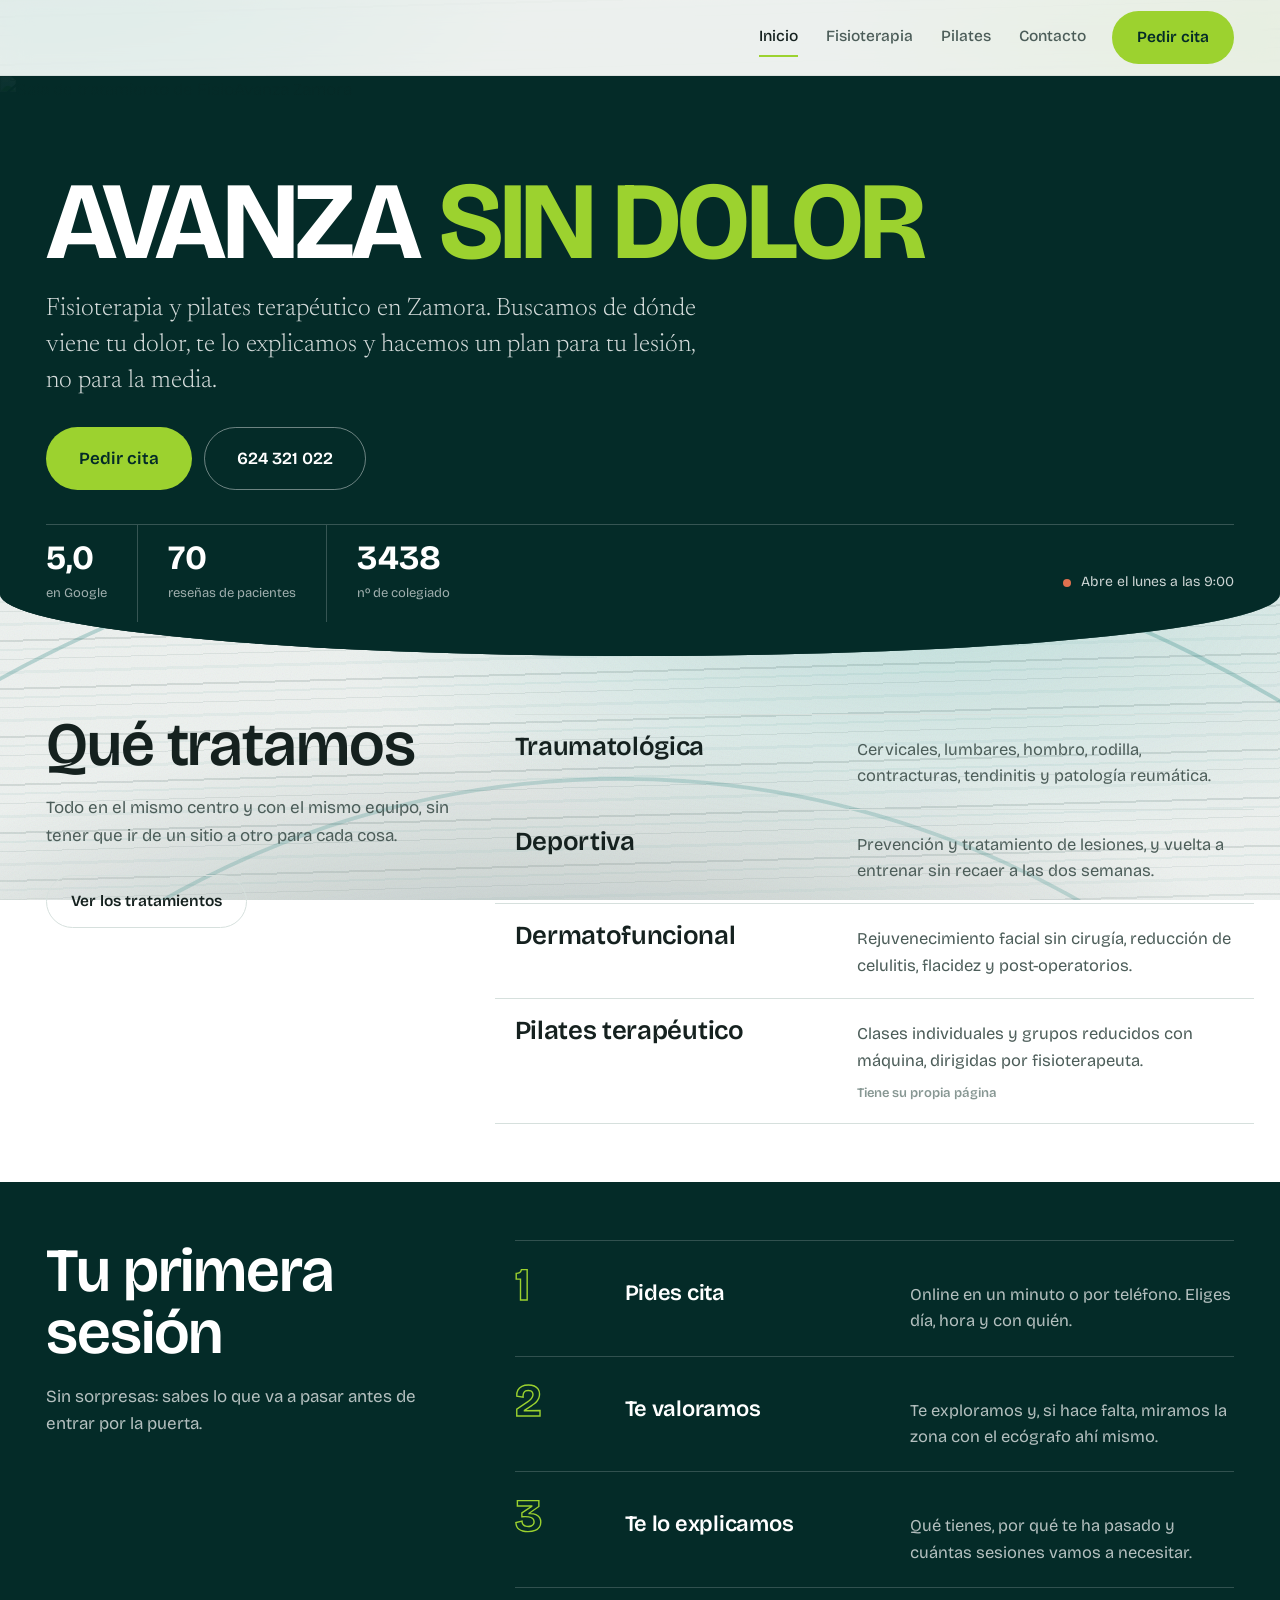
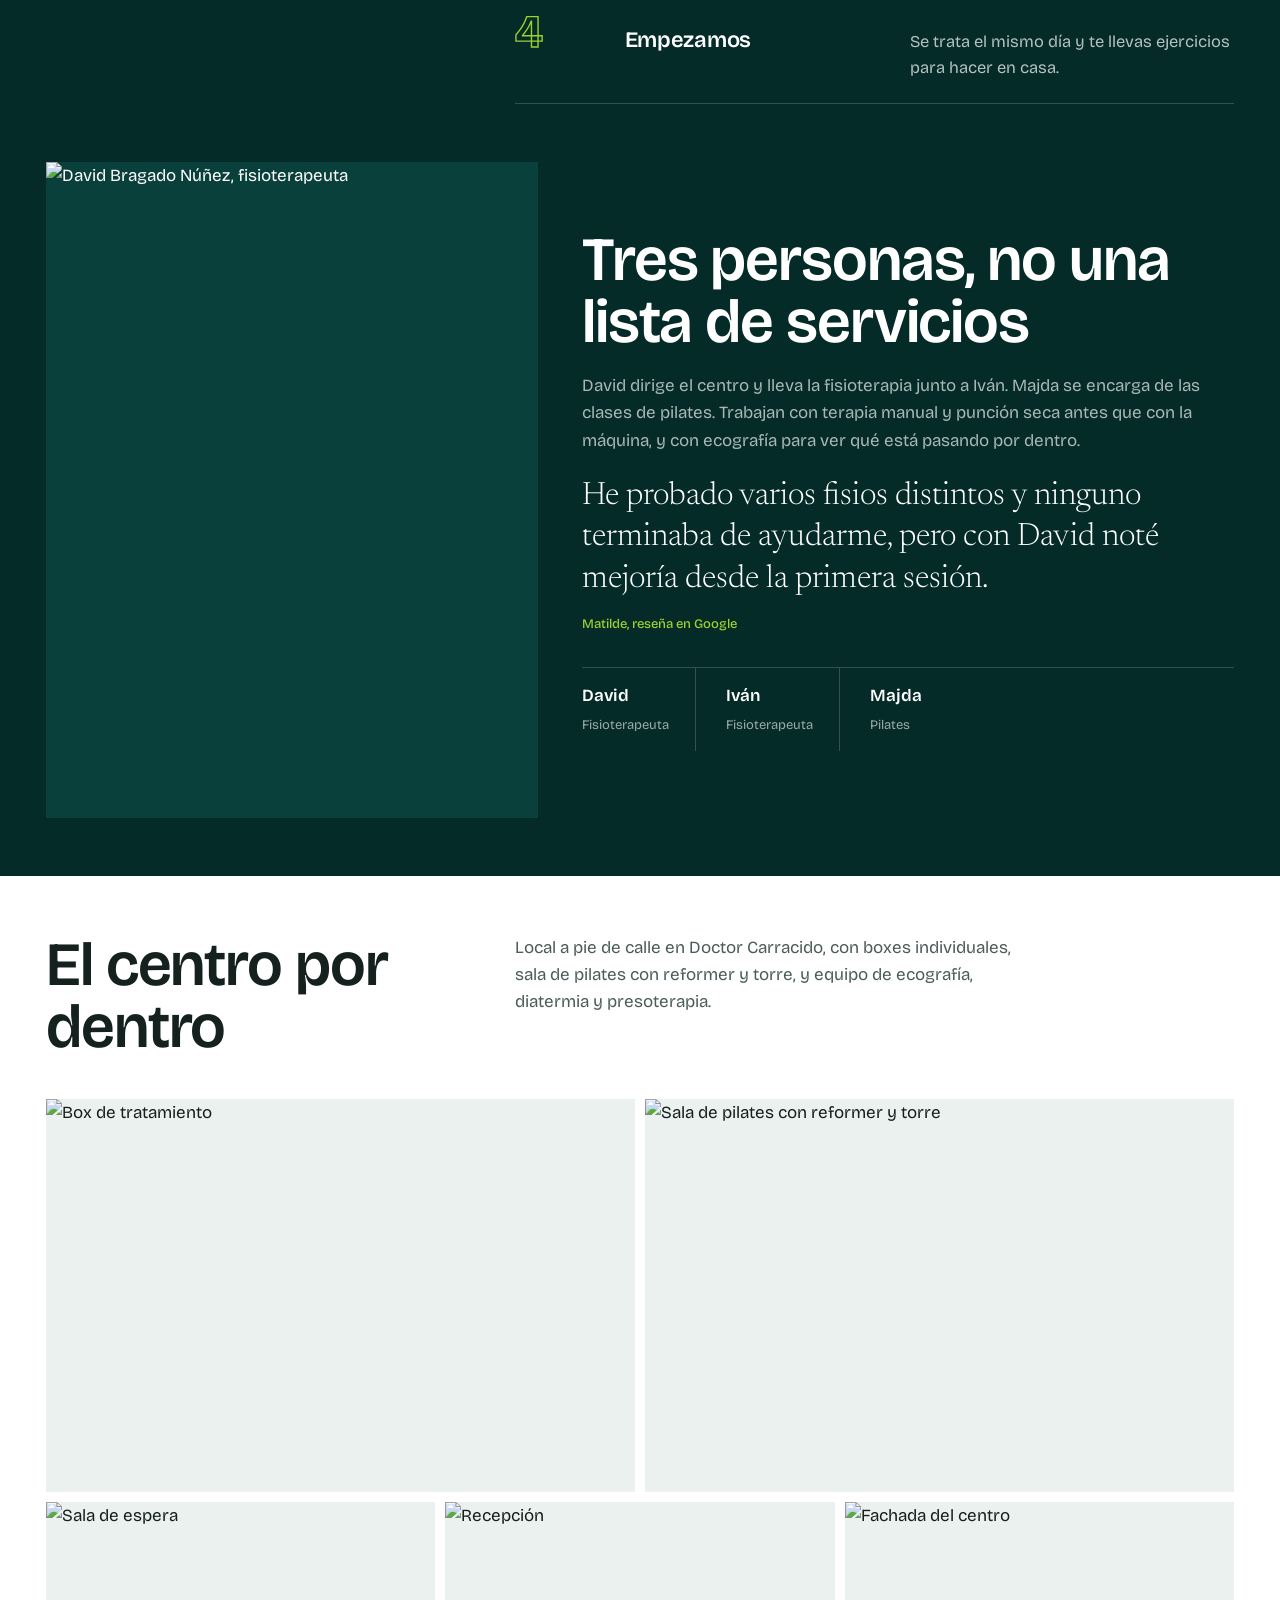
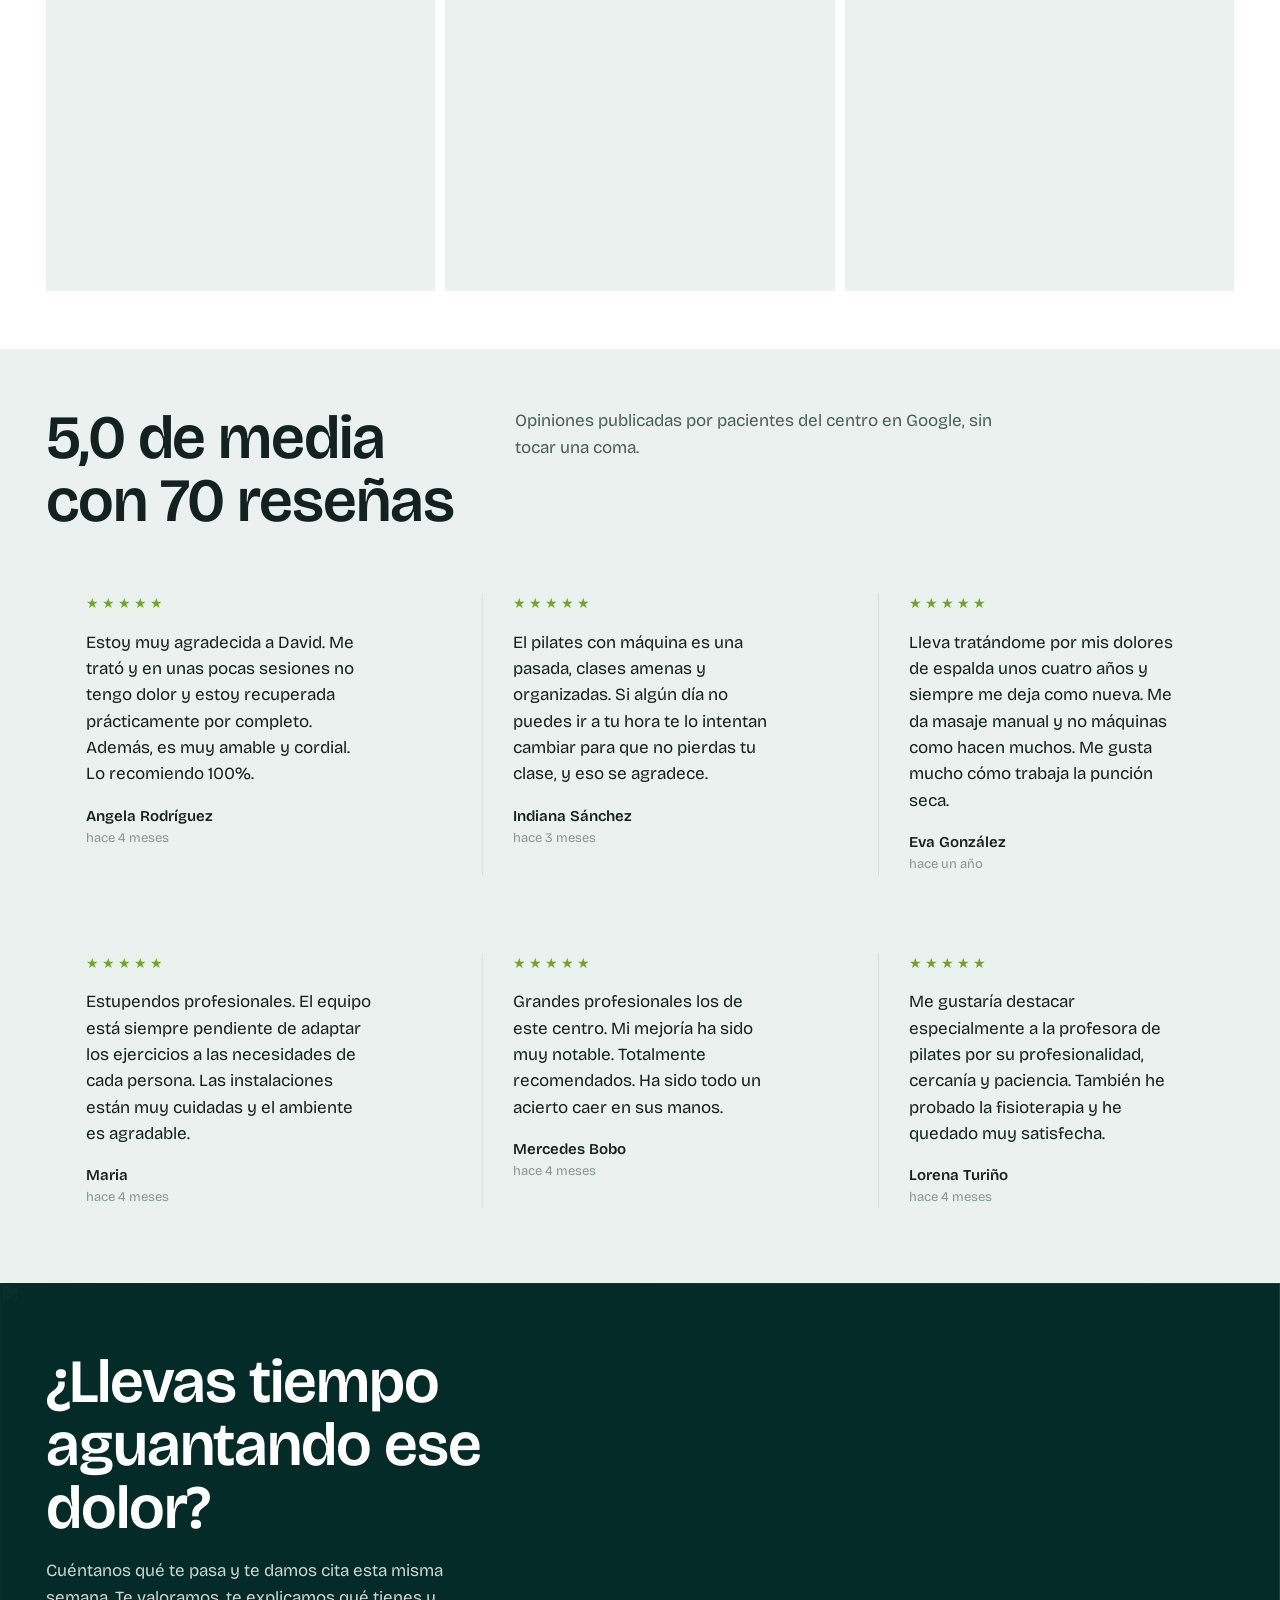
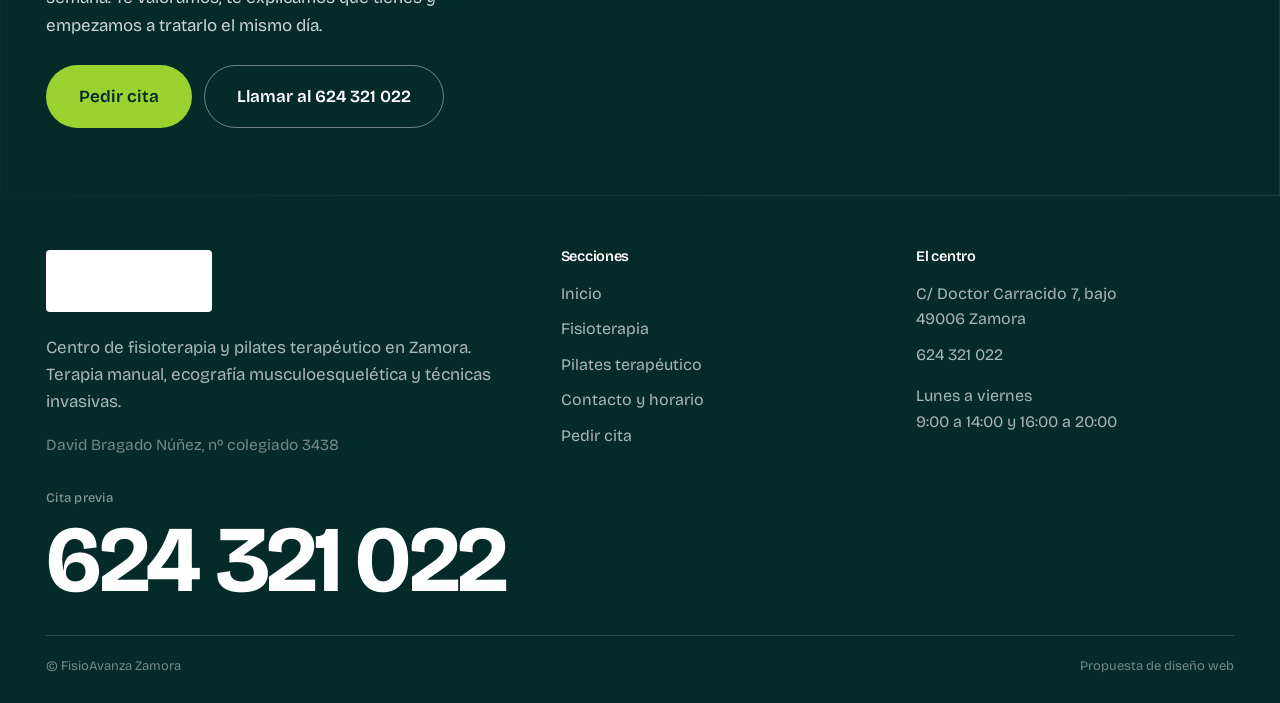
==== commit b0572c1b: "Fuera el raquis, Bricolage + Newsreader, capas visibles y ticket rasgado con sombra Co-Authored-By: " ====
--- a/index.html
+++ b/index.html
@@ -14,30 +14,30 @@
 <link rel="preconnect" href="https://fonts.googleapis.com">
 <link rel="preconnect" href="https://fonts.gstatic.com" crossorigin>
 <link rel="preconnect" href="https://lh3.googleusercontent.com" crossorigin>
-<link href="https://fonts.googleapis.com/css2?family=Archivo:wdth,wght@62..125,400..700&family=Source+Serif+4:opsz,wght@8..60,300..600&display=swap" rel="stylesheet">
-<link rel="stylesheet" href="styles.css?v=26">
+<link href="https://fonts.googleapis.com/css2?family=Bricolage+Grotesque:opsz,wdth,wght@12..96,75..100,300..800&family=Newsreader:ital,opsz,wght@0,6..72,300..500;1,6..72,300..400&display=swap" rel="stylesheet">
+<link rel="stylesheet" href="styles.css?v=30">
 </head>
 <body>
 <div class="capas" aria-hidden="true"><div class="c c1"></div><div class="c c2"></div><div class="c c3"></div><div class="c c4"></div></div>
 <header class="top">
   <div class="tin">
-    <a class="brand" href="index.html?v=26"><img src="https://lh3.googleusercontent.com/gps-cs-s/ANWiy9Qkc1_Xi4rz8FU1N5MxTkrDCd2j6wiM7XeEfYH0EGdK_1M8F9kZ3IN2QmhkEKB1V5yJ0NBIxlVE4QgERAMQZs24UvGEVsqB_ETzruPLx09HXfYMCxrKIE8ehOfaQfQQikX3o4d5=w520" alt="FisioAvanza Zamora" width="190" height="44"></a>
+    <a class="brand" href="index.html?v=30"><img src="https://lh3.googleusercontent.com/gps-cs-s/ANWiy9Qkc1_Xi4rz8FU1N5MxTkrDCd2j6wiM7XeEfYH0EGdK_1M8F9kZ3IN2QmhkEKB1V5yJ0NBIxlVE4QgERAMQZs24UvGEVsqB_ETzruPLx09HXfYMCxrKIE8ehOfaQfQQikX3o4d5=w520" alt="FisioAvanza Zamora" width="190" height="44"></a>
     <nav class="nav">
-      <a href="index.html?v=26" class="on">Inicio</a>
-      <a href="fisioterapia.html?v=26">Fisioterapia</a>
-      <a href="pilates.html?v=26">Pilates</a>
-      <a href="contacto.html?v=26">Contacto</a>
+      <a href="index.html?v=30" class="on">Inicio</a>
+      <a href="fisioterapia.html?v=30">Fisioterapia</a>
+      <a href="pilates.html?v=30">Pilates</a>
+      <a href="contacto.html?v=30">Contacto</a>
     </nav>
-    <a class="btn lime dk" href="reservar.html?v=26">Pedir cita</a>
+    <a class="btn lime dk" href="reservar.html?v=30">Pedir cita</a>
     <button class="burger" aria-label="Men&uacute;" aria-expanded="false"><span></span></button>
   </div>
 </header>
 <div class="mm" aria-hidden="true">
-      <a href="index.html?v=26" class="on">Inicio</a>
-      <a href="fisioterapia.html?v=26">Fisioterapia</a>
-      <a href="pilates.html?v=26">Pilates</a>
-      <a href="contacto.html?v=26">Contacto</a>
-      <a class="btn lime" href="reservar.html?v=26">Pedir cita</a>
+      <a href="index.html?v=30" class="on">Inicio</a>
+      <a href="fisioterapia.html?v=30">Fisioterapia</a>
+      <a href="pilates.html?v=30">Pilates</a>
+      <a href="contacto.html?v=30">Contacto</a>
+      <a class="btn lime" href="reservar.html?v=30">Pedir cita</a>
 </div>
 
 <section class="hero" data-s="Inicio">
@@ -46,7 +46,7 @@
     <h1>Avanza <u>sin dolor</u></h1>
     <p class="lead">Fisioterapia y pilates terap&eacute;utico en Zamora. Buscamos de d&oacute;nde viene tu dolor, te lo explicamos y hacemos un plan para tu lesi&oacute;n, no para la media.</p>
     <div class="hbtns">
-      <a class="btn lime big" href="reservar.html?v=26">Pedir cita</a>
+      <a class="btn lime big" href="reservar.html?v=30">Pedir cita</a>
       <a class="btn wline big" href="tel:+34624321022">624 321 022</a>
     </div>
     <div class="hstats">
@@ -64,7 +64,7 @@
       <div class="stick">
         <h2>Qu&eacute; tratamos</h2>
         <p>Todo en el mismo centro y con el mismo equipo, sin tener que ir de un sitio a otro para cada cosa.</p>
-        <div class="hbtns"><a class="btn line" href="fisioterapia.html?v=26">Ver los tratamientos</a></div>
+        <div class="hbtns"><a class="btn line" href="fisioterapia.html?v=30">Ver los tratamientos</a></div>
       </div>
       <div class="tl">
       <div class="row">
@@ -193,7 +193,7 @@
     <h2>&iquest;Llevas tiempo aguantando ese dolor?</h2>
     <p>Cu&eacute;ntanos qu&eacute; te pasa y te damos cita esta misma semana. Te valoramos, te explicamos qu&eacute; tienes y empezamos a tratarlo el mismo d&iacute;a.</p>
     <div class="hbtns">
-      <a class="btn lime big" href="reservar.html?v=26">Pedir cita</a>
+      <a class="btn lime big" href="reservar.html?v=30">Pedir cita</a>
       <a class="btn wline big" href="tel:+34624321022">Llamar al 624 321 022</a>
     </div>
   </div>
@@ -210,11 +210,11 @@
       <div>
         <h4>Secciones</h4>
         <ul>
-          <li><a href="index.html?v=26">Inicio</a></li>
-          <li><a href="fisioterapia.html?v=26">Fisioterapia</a></li>
-          <li><a href="pilates.html?v=26">Pilates terap&eacute;utico</a></li>
-          <li><a href="contacto.html?v=26">Contacto y horario</a></li>
-          <li><a href="reservar.html?v=26">Pedir cita</a></li>
+          <li><a href="index.html?v=30">Inicio</a></li>
+          <li><a href="fisioterapia.html?v=30">Fisioterapia</a></li>
+          <li><a href="pilates.html?v=30">Pilates terap&eacute;utico</a></li>
+          <li><a href="contacto.html?v=30">Contacto y horario</a></li>
+          <li><a href="reservar.html?v=30">Pedir cita</a></li>
         </ul>
       </div>
       <div>
@@ -233,6 +233,6 @@
     </div>
   </div>
 </footer>
-<script src="app.js?v=26"></script>
+<script src="app.js?v=30"></script>
 </body>
 </html>
--- a/styles.css
+++ b/styles.css
@@ -14,22 +14,22 @@
 *{box-sizing:border-box}
 html{-webkit-text-size-adjust:100%;scroll-behavior:smooth}
 body{margin:0;background:transparent;color:var(--ink);
-  font-family:Archivo,"Helvetica Neue",Arial,sans-serif;
+  font-family:"Bricolage Grotesque","Helvetica Neue",Arial,sans-serif;
   font-size:17px;line-height:1.6;font-optical-sizing:auto;overflow-x:hidden}
 img{max-width:100%;display:block}
 a{color:inherit}
 ::selection{background:var(--lima);color:var(--deep)}
 
-h1,h2,h3,h4,.ui{font-family:Archivo,"Helvetica Neue",Arial,sans-serif;font-optical-sizing:auto}
-h1,h2,h3,h4{margin:0;font-weight:600;line-height:1.02;letter-spacing:-.018em;font-stretch:110%}
-h1{font-size:clamp(42px,8.6vw,112px);font-weight:700;font-stretch:120%;line-height:.92;letter-spacing:-.03em;text-transform:uppercase}
+h1,h2,h3,h4,.ui{font-family:"Bricolage Grotesque","Helvetica Neue",Arial,sans-serif;font-optical-sizing:auto}
+h1,h2,h3,h4{margin:0;font-weight:600;line-height:1.02;letter-spacing:-.018em}
+h1{font-size:clamp(42px,8.6vw,112px);font-weight:700;line-height:.92;letter-spacing:-.03em;text-transform:uppercase}
 h2{font-size:clamp(30px,4.8vw,62px)}
 h3{font-size:clamp(20px,2.2vw,26px);letter-spacing:-.012em}
 p{margin:0 0 1.05em}
 p:last-child{margin-bottom:0}
 .wrap{max-width:var(--mx);margin:0 auto;padding:0 26px}
 /* la serif solo aqui: presentacion y citas. todo lo estructural va en grotesca */
-.lead,.pull,.serif{font-family:"Source Serif 4",Georgia,"Times New Roman",serif;font-weight:300}
+.lead,.pull,.serif{font-family:Newsreader,Georgia,serif;font-weight:300}
 .lead{font-size:clamp(19px,2.3vw,25px);line-height:1.45;max-width:27em}
 .sm{font-size:15.5px;color:var(--ink2)}
 .ul{font-size:13px;letter-spacing:.02em;color:var(--ink3)}
@@ -42,10 +42,10 @@
 .brand{display:block;flex-shrink:0;position:relative;width:120px;height:45px;overflow:hidden}
 .brand img{position:absolute;width:182px;height:auto;max-width:none;left:-25px;top:-53px}
 .nav{display:flex;gap:28px;margin-left:auto;align-items:center}
-.nav a{font-family:Archivo,sans-serif;font-size:15.5px;font-weight:500;text-decoration:none;color:var(--ink2);padding:6px 0;border-bottom:2px solid transparent;transition:color .15s,border-color .15s}
+.nav a{font-family:"Bricolage Grotesque",sans-serif;font-size:15.5px;font-weight:500;text-decoration:none;color:var(--ink2);padding:6px 0;border-bottom:2px solid transparent;transition:color .15s,border-color .15s}
 .nav a:hover{color:var(--ink)}
 .nav a.on{color:var(--ink);border-bottom-color:var(--lima)}
-.btn{font-family:Archivo,sans-serif;font-weight:600;font-size:15.5px;text-decoration:none;
+.btn{font-family:"Bricolage Grotesque",sans-serif;font-weight:600;font-size:15.5px;text-decoration:none;
   display:inline-flex;align-items:center;justify-content:center;gap:9px;
   padding:13px 24px;border-radius:var(--pill);border:1.5px solid transparent;cursor:pointer;
   transition:background .17s,color .17s,border-color .17s}
@@ -67,7 +67,7 @@
 .burger[aria-expanded=true] span:after{transform:rotate(-90deg);top:0}
 .mm{display:none;position:fixed;inset:67px 0 0;background:var(--deep);z-index:55;padding:14px 26px 40px;overflow:auto}
 .mm.on{display:block}
-.mm a{display:block;text-decoration:none;font-family:Archivo,sans-serif;font-size:30px;font-weight:600;font-stretch:112%;padding:19px 0;border-bottom:1px solid rgba(255,255,255,.14);color:#fff}
+.mm a{display:block;text-decoration:none;font-family:"Bricolage Grotesque",sans-serif;font-size:30px;font-weight:600;padding:19px 0;border-bottom:1px solid rgba(255,255,255,.14);color:#fff}
 .mm a.on{color:var(--lima)}
 .mm .btn{margin-top:26px;width:100%;border-bottom:0;font-size:18px;padding:17px;justify-content:center}
 
@@ -87,9 +87,9 @@
 .hstats div{padding:16px 30px 18px;border-right:1px solid rgba(255,255,255,.2)}
 .hstats div:first-child{padding-left:0}
 .hstats div:last-child{border-right:0}
-.hstats b{font-family:Archivo,sans-serif;font-weight:700;font-stretch:112%;font-size:clamp(24px,3vw,34px);display:block;line-height:1;color:#fff}
-.hstats span{font-size:13px;color:rgba(255,255,255,.62);display:block;margin-top:8px;font-family:Archivo,sans-serif}
-.hnow{position:absolute;right:46px;bottom:62px;z-index:2;display:flex;align-items:center;gap:10px;color:rgba(255,255,255,.8);font-family:Archivo,sans-serif;font-size:14px}
+.hstats b{font-family:"Bricolage Grotesque",sans-serif;font-weight:700;font-size:clamp(24px,3vw,34px);display:block;line-height:1;color:#fff}
+.hstats span{font-size:13px;color:rgba(255,255,255,.62);display:block;margin-top:8px;font-family:"Bricolage Grotesque",sans-serif}
+.hnow{position:absolute;right:46px;bottom:62px;z-index:2;display:flex;align-items:center;gap:10px;color:rgba(255,255,255,.8);font-family:"Bricolage Grotesque",sans-serif;font-size:14px}
 .dot{width:8px;height:8px;border-radius:50%;background:var(--lima);}
 .dot.off{background:#e0714f;}
 
@@ -125,12 +125,12 @@
 .tl h3{transition:color .22s}
 .tl p{margin:0;color:var(--ink2);font-size:16.5px;transition:color .22s}
 .sec.dark .tl p{color:rgba(255,255,255,.66)}
-.tl .mas{display:block;font-family:Archivo,sans-serif;font-size:13px;font-weight:600;color:var(--ink3);margin-top:9px;transition:color .22s}
+.tl .mas{display:block;font-family:"Bricolage Grotesque",sans-serif;font-size:13px;font-weight:600;color:var(--ink3);margin-top:9px;transition:color .22s}
 
 /* pasos: es una secuencia, por eso van numerados */
 .pasos{border-top:1px solid rgba(255,255,255,.18)}
 .paso{display:grid;grid-template-columns:84px 1fr 1.25fr;gap:26px;align-items:baseline;padding:21px 0;border-bottom:1px solid rgba(255,255,255,.18)}
-.paso .n{font-family:Archivo,sans-serif;font-weight:700;font-stretch:118%;font-size:46px;line-height:1;color:transparent;-webkit-text-stroke:1.4px var(--lima)}
+.paso .n{font-family:"Bricolage Grotesque",sans-serif;font-weight:700;font-size:46px;line-height:1;color:transparent;-webkit-text-stroke:1.4px var(--lima)}
 .paso h3{font-size:22px}
 .paso p{margin:0;color:rgba(255,255,255,.7);font-size:16.5px}
 
@@ -139,12 +139,12 @@
 .team .pic{position:relative;aspect-ratio:3/4;overflow:hidden;background:var(--deep2)}
 .team .pic img{width:100%;height:100%;object-fit:cover}
 .pull{font-size:clamp(22px,2.8vw,32px);line-height:1.3;font-weight:300;margin:22px 0 0;color:#fff}
-.pull cite{display:block;font-style:normal;font-family:Archivo,sans-serif;font-size:13px;color:var(--lima);margin-top:16px;font-weight:500}
+.pull cite{display:block;font-style:normal;font-family:"Bricolage Grotesque",sans-serif;font-size:13px;color:var(--lima);margin-top:16px;font-weight:500}
 .names{display:flex;flex-wrap:wrap;gap:0;margin-top:34px;border-top:1px solid rgba(255,255,255,.18)}
 .names div{padding:14px 26px 14px 0;margin-right:30px;border-right:1px solid rgba(255,255,255,.18)}
 .names div:last-child{border-right:0;margin-right:0}
-.names b{font-family:Archivo,sans-serif;font-size:17px;font-weight:600;display:block;color:#fff}
-.names span{font-size:13px;color:rgba(255,255,255,.6);font-family:Archivo,sans-serif}
+.names b{font-family:"Bricolage Grotesque",sans-serif;font-size:17px;font-weight:600;display:block;color:#fff}
+.names span{font-size:13px;color:rgba(255,255,255,.6);font-family:"Bricolage Grotesque",sans-serif}
 
 /* mosaico */
 .mos{display:grid;grid-template-columns:repeat(6,1fr);gap:10px}
@@ -163,14 +163,14 @@
 .rev:last-child{padding-right:0}
 .rev .st{color:var(--lima-d);letter-spacing:3px;font-size:14px;margin-bottom:14px}
 .rev q{quotes:none;display:block;font-size:17px;line-height:1.55;color:var(--ink)}
-.rev .by{font-family:Archivo,sans-serif;font-size:13px;color:var(--ink3);margin-top:16px}
+.rev .by{font-family:"Bricolage Grotesque",sans-serif;font-size:13px;color:var(--ink3);margin-top:16px}
 .rev .by b{color:var(--ink);font-weight:600;display:block;font-size:15px}
 
 /* contacto */
 .ccs{display:grid;grid-template-columns:repeat(3,1fr);gap:14px}
 .cc{display:flex;gap:16px;align-items:flex-start;border:1px solid var(--line);border-radius:var(--r);padding:24px;text-decoration:none;transition:background .18s,color .18s,border-color .18s}
 .cc svg{width:22px;height:22px;stroke:var(--tur);fill:none;stroke-width:1.7;stroke-linecap:round;stroke-linejoin:round;flex-shrink:0;margin-top:3px;transition:stroke .18s}
-.cc b{font-family:Archivo,sans-serif;font-size:17px;font-weight:600;display:block}
+.cc b{font-family:"Bricolage Grotesque",sans-serif;font-size:17px;font-weight:600;display:block}
 .cc span{font-size:15px;color:var(--ink2);transition:color .18s}
 .cc.wa:hover{background:var(--wa);border-color:var(--wa);color:#fff}
 .cc.tel:hover{background:var(--tur);border-color:var(--tur);color:#fff}
@@ -180,7 +180,7 @@
 
 .hor{border-top:1px solid var(--line)}
 .hor .hr{display:flex;justify-content:space-between;gap:16px;padding:11px 12px;border-bottom:1px solid var(--line);font-size:16px}
-.hor .hr b{font-family:Archivo,sans-serif;font-weight:600}
+.hor .hr b{font-family:"Bricolage Grotesque",sans-serif;font-weight:600}
 .hor .hr span{color:var(--ink2);text-align:right}
 .hor .hr.cl span{color:var(--ink3)}
 .hor .hr.now{background:rgba(222,232,228,.8)}
@@ -192,7 +192,7 @@
 .sec.dark .faq{border-color:rgba(255,255,255,.18)}
 .faq details{border-bottom:1px solid var(--line)}
 .sec.dark .faq details{border-color:rgba(255,255,255,.18)}
-.faq summary{cursor:pointer;list-style:none;padding:17px 46px 17px 0;font-family:Archivo,sans-serif;font-weight:600;font-size:18px;position:relative}
+.faq summary{cursor:pointer;list-style:none;padding:17px 46px 17px 0;font-family:"Bricolage Grotesque",sans-serif;font-weight:600;font-size:18px;position:relative}
 .faq summary::-webkit-details-marker{display:none}
 .faq summary:after{content:"";position:absolute;right:10px;top:31px;width:13px;height:1.6px;background:var(--tur)}
 .faq summary:before{content:"";position:absolute;right:15.7px;top:25px;width:1.6px;height:13px;background:var(--tur);transition:transform .22s}
@@ -214,15 +214,15 @@
 .bk>*{min-width:0}
 .bx{border:1px solid var(--line);border-radius:var(--r);padding:30px;min-width:0}
 .bx.fill{background:rgba(222,232,228,.72);border-color:transparent}
-.paso-n{font-family:Archivo,sans-serif;font-weight:600;font-size:14px;color:var(--ink3);display:block;margin:28px 0 11px}
+.paso-n{font-family:"Bricolage Grotesque",sans-serif;font-weight:600;font-size:14px;color:var(--ink3);display:block;margin:28px 0 11px}
 .paso-n:first-of-type{margin-top:0}
 .paso-n b{color:var(--ink);font-weight:600}
 .opts{display:flex;flex-wrap:wrap;gap:8px}
-.opt{font-family:Archivo,sans-serif;border:1px solid var(--line);background:var(--bg);border-radius:var(--r);padding:11px 16px;font-size:14.5px;cursor:pointer;transition:all .15s;color:var(--ink2)}
+.opt{font-family:"Bricolage Grotesque",sans-serif;border:1px solid var(--line);background:var(--bg);border-radius:var(--r);padding:11px 16px;font-size:14.5px;cursor:pointer;transition:all .15s;color:var(--ink2)}
 .opt:hover{border-color:var(--ink);color:var(--ink)}
 .opt.on{border-color:var(--deep);background:var(--deep);color:#fff;font-weight:600}
 .days{display:flex;gap:8px;overflow-x:auto;padding-bottom:8px;min-width:0;max-width:100%}
-.day{flex:0 0 auto;width:60px;border:1px solid var(--line);background:var(--bg);border-radius:var(--r);padding:10px 0;text-align:center;cursor:pointer;font-family:Archivo,sans-serif;transition:all .15s}
+.day{flex:0 0 auto;width:60px;border:1px solid var(--line);background:var(--bg);border-radius:var(--r);padding:10px 0;text-align:center;cursor:pointer;font-family:"Bricolage Grotesque",sans-serif;transition:all .15s}
 .day small{display:block;font-size:11.5px;color:var(--ink3)}
 .day b{display:block;font-size:19px;font-weight:600;margin:1px 0}
 .day i{display:block;font-size:11.5px;font-style:normal;color:var(--ink3)}
@@ -230,38 +230,38 @@
 .day.on{border-color:var(--deep);background:var(--deep);color:#fff}
 .day.on small,.day.on i{color:rgba(255,255,255,.72)}
 .slots{display:grid;grid-template-columns:repeat(auto-fill,minmax(82px,1fr));gap:8px}
-.slot{font-family:Archivo,sans-serif;border:1px solid var(--line);background:var(--bg);border-radius:var(--r);padding:11px 0;font-size:15px;cursor:pointer;transition:all .15s}
+.slot{font-family:"Bricolage Grotesque",sans-serif;border:1px solid var(--line);background:var(--bg);border-radius:var(--r);padding:11px 0;font-size:15px;cursor:pointer;transition:all .15s}
 .slot:hover{border-color:var(--ink)}
 .slot.on{border-color:var(--deep);background:var(--deep);color:#fff;font-weight:600}
 .fld{width:100%;border:1px solid var(--line);border-radius:var(--r);padding:13px 15px;font-family:inherit;font-size:16.5px;background:#fbfdfc;color:var(--ink);transition:border-color .15s}
 .fld::placeholder{color:var(--ink3)}
 .fld:focus{outline:none;border-color:var(--tur)}
 textarea.fld{min-height:96px;resize:vertical}
-.send{width:100%;margin-top:26px;border:0;border-radius:var(--pill);background:var(--wa);color:#fff;font-family:Archivo,sans-serif;font-weight:600;font-size:17px;padding:17px;cursor:pointer;display:flex;align-items:center;justify-content:center;gap:10px;transition:filter .15s}
+.send{width:100%;margin-top:26px;border:0;border-radius:var(--pill);background:var(--wa);color:#fff;font-family:"Bricolage Grotesque",sans-serif;font-weight:600;font-size:17px;padding:17px;cursor:pointer;display:flex;align-items:center;justify-content:center;gap:10px;transition:filter .15s}
 .send:hover{filter:brightness(1.07)}
 .send svg{width:21px;height:21px;fill:currentColor}
 .note{font-size:14px;color:var(--ink3);text-align:center;margin-top:14px}
 .resu .rr{display:flex;justify-content:space-between;gap:14px;padding:11px 0;border-bottom:1px solid var(--line)}
 .resu .rr:last-child{border-bottom:0}
 .resu .rr span{color:var(--ink2);font-size:15.5px}
-.resu .rr b{font-family:Archivo,sans-serif;font-weight:600;text-align:right;font-size:15.5px}
+.resu .rr b{font-family:"Bricolage Grotesque",sans-serif;font-weight:600;text-align:right;font-size:15.5px}
 .aside ul{padding-left:19px;margin:0}
 .aside li{margin-bottom:10px;color:var(--ink2);font-size:16px}
 
 /* pie */
 footer{background:var(--deep);color:rgba(255,255,255,.66);padding:54px 0 26px}
 .fg{display:grid;grid-template-columns:1.5fr 1fr 1fr;gap:38px}
-footer h4{font-family:Archivo,sans-serif;font-size:14.5px;font-weight:600;color:#fff;margin:0 0 16px}
+footer h4{font-family:"Bricolage Grotesque",sans-serif;font-size:14.5px;font-weight:600;color:#fff;margin:0 0 16px}
 footer a{color:rgba(255,255,255,.66);text-decoration:none;transition:color .15s}
 footer a:hover{color:var(--lima)}
 footer ul{list-style:none;margin:0;padding:0;font-size:16px}
 footer li{margin-bottom:10px}
 .flogo{background:#fff;display:block;width:166px;height:62px;margin-bottom:22px;border-radius:var(--r);position:relative;overflow:hidden}
 .flogo img{position:absolute;width:212px;height:auto;max-width:none;left:-15px;top:-54px}
-.ftel{display:block;margin-top:34px;text-decoration:none;font-family:Archivo,sans-serif;font-weight:700;font-stretch:120%;font-size:clamp(38px,7.4vw,94px);line-height:.92;letter-spacing:-.03em;color:#fff;transition:color .2s}
+.ftel{display:block;margin-top:34px;text-decoration:none;font-family:"Bricolage Grotesque",sans-serif;font-weight:700;font-size:clamp(38px,7.4vw,94px);line-height:.92;letter-spacing:-.03em;color:#fff;transition:color .2s}
 .ftel:hover{color:var(--lima)}
-.ftel small{display:block;font-size:13px;font-weight:500;font-stretch:100%;letter-spacing:.02em;color:rgba(255,255,255,.5);margin-bottom:12px}
-.fbot{border-top:1px solid rgba(255,255,255,.16);margin-top:32px;padding-top:20px;display:flex;justify-content:space-between;gap:16px;flex-wrap:wrap;font-family:Archivo,sans-serif;font-size:13px;color:rgba(255,255,255,.44)}
+.ftel small{display:block;font-size:13px;font-weight:500;letter-spacing:.02em;color:rgba(255,255,255,.5);margin-bottom:12px}
+.fbot{border-top:1px solid rgba(255,255,255,.16);margin-top:32px;padding-top:20px;display:flex;justify-content:space-between;gap:16px;flex-wrap:wrap;font-family:"Bricolage Grotesque",sans-serif;font-size:13px;color:rgba(255,255,255,.44)}
 
 /* entrada del hero: un solo momento, al cargar */
 
@@ -318,27 +318,30 @@
 
 /* 1 · masa de fondo, teñida con sus dos colores */
 .c1{background:
-  radial-gradient(58% 42% at 10% 4%, rgba(14,155,148,.17), transparent 70%),
-  radial-gradient(48% 38% at 94% 18%, rgba(156,210,47,.13), transparent 72%),
-  radial-gradient(76% 46% at 46% 106%, rgba(4,43,40,.14), transparent 72%)}
+  radial-gradient(54% 40% at 8% 2%, rgba(14,155,148,.34), transparent 68%),
+  radial-gradient(46% 36% at 96% 14%, rgba(156,210,47,.26), transparent 70%),
+  radial-gradient(60% 34% at 70% 62%, rgba(14,155,148,.20), transparent 70%),
+  radial-gradient(80% 48% at 42% 108%, rgba(4,43,40,.30), transparent 72%)}
 
 /* 2 · estratos de tejido */
 .c2{background:repeating-linear-gradient(178.4deg,
-    rgba(4,43,40,.040) 0 1px,
-    rgba(4,43,40,0)    1px 8px,
-    rgba(4,43,40,.016) 8px 9px,
-    rgba(4,43,40,0)    9px 17px,
-    rgba(10,117,112,.024) 17px 18px,
-    rgba(4,43,40,0)    18px 34px);
-  -webkit-mask-image:linear-gradient(180deg,transparent 0,#000 14%,#000 70%,transparent 100%);
-  mask-image:linear-gradient(180deg,transparent 0,#000 14%,#000 70%,transparent 100%)}
+    rgba(4,43,40,.115) 0 2px,
+    rgba(4,43,40,0)    2px 9px,
+    rgba(10,117,112,.055) 9px 11px,
+    rgba(4,43,40,0)    11px 19px,
+    rgba(4,43,40,.075) 19px 20px,
+    rgba(4,43,40,0)    20px 31px,
+    rgba(10,117,112,.045) 31px 34px,
+    rgba(4,43,40,0)    34px 48px);
+  -webkit-mask-image:linear-gradient(180deg,transparent 0,#000 8%,#000 84%,transparent 100%);
+  mask-image:linear-gradient(180deg,transparent 0,#000 8%,#000 84%,transparent 100%)}
 
 /* 3 · arcos de recorrido */
-.c3{background-repeat:no-repeat;background-position:52% 26%;background-size:150% auto;opacity:.5;
-  background-image:url("data:image/svg+xml,%3Csvg xmlns='http://www.w3.org/2000/svg' viewBox='0 0 1200 760'%3E%3Cg fill='none' stroke='%230a7570' stroke-width='1.1'%3E%3Cpath d='M-140 700 A 820 820 0 0 1 1340 700' stroke-opacity='.13'/%3E%3Cpath d='M40 700 A 640 640 0 0 1 1160 700' stroke-opacity='.10'/%3E%3Cpath d='M220 700 A 460 460 0 0 1 980 700' stroke-opacity='.08'/%3E%3Cpath d='M400 700 A 280 280 0 0 1 800 700' stroke-opacity='.06'/%3E%3C/g%3E%3C/svg%3E")}
+.c3{background-repeat:no-repeat;background-position:52% 26%;background-size:168% auto;opacity:1;
+  background-image:url("data:image/svg+xml,%3Csvg xmlns='http://www.w3.org/2000/svg' viewBox='0 0 1200 760'%3E%3Cg fill='none' stroke='%230a7570' stroke-width='1.9'%3E%3Cpath d='M-140 700 A 820 820 0 0 1 1340 700' stroke-opacity='.30'/%3E%3Cpath d='M40 700 A 640 640 0 0 1 1160 700' stroke-opacity='.24'/%3E%3Cpath d='M220 700 A 460 460 0 0 1 980 700' stroke-opacity='.19'/%3E%3Cpath d='M400 700 A 280 280 0 0 1 800 700' stroke-opacity='.14'/%3E%3C/g%3E%3C/svg%3E")}
 
 /* 4 · grano: quita el plano vectorial */
-.c4{opacity:.042;mix-blend-mode:multiply;inset:0;
+.c4{opacity:.075;mix-blend-mode:multiply;inset:0;
   background-image:url("data:image/svg+xml,%3Csvg xmlns='http://www.w3.org/2000/svg' width='180' height='180'%3E%3Cfilter id='n'%3E%3CfeTurbulence type='fractalNoise' baseFrequency='.82' numOctaves='3' stitchTiles='stitch'/%3E%3C/filter%3E%3Crect width='180' height='180' filter='url(%23n)'/%3E%3C/svg%3E")}
 
 
@@ -370,46 +373,31 @@
   .sec.dark h2,.sec.dark h3,.phead h1,.close h2{color:#000!important}
 }
 
-/* ══════════════════════════════════════════════════════════════
-   RAQUIS
-   Columna de vértebras fija en el margen. Dice en qué sección
-   estás y lleva a cualquiera. Es lo que más tratan, y deja un
-   canal permanente a la izquierda que rompe la retícula centrada.
-   ══════════════════════════════════════════════════════════════ */
-.raquis{display:none}
-@media(min-width:1100px){
-  html.rq body{padding-left:76px}
-  .raquis{display:flex;position:fixed;left:0;top:0;bottom:0;width:76px;z-index:70;
-    flex-direction:column;align-items:center;justify-content:center;gap:9px;
-    border-right:1px solid rgba(21,33,31,.09);background:rgba(237,241,239,.55);
-    backdrop-filter:blur(10px);-webkit-backdrop-filter:blur(10px)}
-  .vt{position:relative;display:block;width:30px;height:9px;border-radius:4px;
-    background:rgba(21,33,31,.16);border:0;padding:0;cursor:pointer;
-    transition:background .25s,width .25s,transform .25s}
-  .vt:nth-child(even){width:26px}
-  .vt:hover{background:rgba(14,155,148,.55);width:38px}
-  .vt.act{background:var(--lima);width:42px;transform:translateX(3px)}
-  .vt span{position:absolute;left:46px;top:50%;transform:translateY(-50%) translateX(-6px);
-    font-family:Archivo,sans-serif;font-size:12.5px;font-weight:600;letter-spacing:.01em;
-    white-space:nowrap;color:var(--ink);background:var(--bg);border:1px solid var(--line);
-    padding:5px 10px;border-radius:4px;opacity:0;pointer-events:none;transition:opacity .2s,transform .2s}
-  .vt:hover span,.vt:focus-visible span{opacity:1;transform:translateY(-50%) translateX(0)}
-  .vt:focus-visible{outline:2px solid var(--tur);outline-offset:3px}
-  .rq-eje{position:absolute;left:50%;top:14%;bottom:14%;width:1px;margin-left:-.5px;
-    background:linear-gradient(180deg,transparent,rgba(21,33,31,.14) 12%,rgba(21,33,31,.14) 88%,transparent)}
-  .rq-mk{position:absolute;left:50%;width:1px;margin-left:-.5px;background:var(--lima);
-    transition:top .3s cubic-bezier(.2,.8,.3,1),height .3s cubic-bezier(.2,.8,.3,1)}
-}
 
 /* ══════════════════════════════════════════════════════════════
    RESGUARDO DE CITA
    ══════════════════════════════════════════════════════════════ */
-.tk{position:sticky;top:96px;background:#fdfbf3;color:#1b1b19;border-radius:5px;
-  transform:rotate(-1.1deg);margin-bottom:18px;
-  font-variant-numeric:tabular-nums}
+.tk-wrap{position:sticky;top:96px;margin-bottom:18px}
+.tk{position:relative;background:#fdfbf3;color:#1b1b19;border-radius:5px 5px 0 0;
+  transform:rotate(-1.1deg);font-variant-numeric:tabular-nums;padding-bottom:17px;
+  /* borde inferior rasgado: la mascara recorta el papel */
+  --rasgado:url("data:image/svg+xml,%3Csvg xmlns='http://www.w3.org/2000/svg' width='260' height='17' preserveAspectRatio='none'%3E%3Cpath fill='%23000' d='M0 0h260v8.4l-5.4 4.9-6.1-3.1-7.8 5.6-5.2-5.9-9.4 4.2-4.1-2.6-8.7 6.1-6.6-5.2-5.3 2.4-7.9-4.6-6.2 5.8-8.4-3.3-4.7 4.4-9.1-5.7-5.8 3.9-7.2-2.8-6.4 5.5-8.8-4.9-5.1 2.2-7.6 4.8-6.9-5.4-4.4 3.1-9.6-3.6-5.5 5.2-7.1-4.1-6.8 2.7-5.9-5.6-8.2 4.9-4.9-2.3-7.4 5.3-6.3-4.4-5.6 2.9-8.9-3.8-4.2 5.1-7.7-5.5-6.1 3.4-5.4-2.1-8.6 4.7-4.6-5.3-7.3 2.6-6.7 4.1-5.2-3.7-8.1 5.4-4.8-4.2-7.9 2.8-6.5 3.9-5.7-5.1-4.3 2.4z'/%3E%3C/svg%3E");
+  -webkit-mask-image:linear-gradient(#000,#000),var(--rasgado);
+  -webkit-mask-size:100% calc(100% - 16px),260px 17px;
+  -webkit-mask-position:left top,left bottom;
+  -webkit-mask-repeat:no-repeat,repeat-x;
+  mask-image:linear-gradient(#000,#000),var(--rasgado);
+  mask-size:100% calc(100% - 16px),260px 17px;
+  mask-position:left top,left bottom;
+  mask-repeat:no-repeat,repeat-x;
+  filter:drop-shadow(0 14px 22px rgba(21,33,31,.20)) drop-shadow(0 3px 5px rgba(21,33,31,.14))}
+/* fibra del papel asomando en el corte */
+.tk:after{content:"";position:absolute;left:0;right:0;bottom:0;height:22px;pointer-events:none;
+  background:linear-gradient(180deg,rgba(27,27,25,0),rgba(27,27,25,.10));
+  -webkit-mask-image:linear-gradient(180deg,transparent,#000);mask-image:linear-gradient(180deg,transparent,#000)}
 .tk-cab{padding:18px 22px 14px;display:flex;flex-direction:column;gap:3px}
 .tk-cab span{font-size:11.5px;letter-spacing:.14em;text-transform:uppercase;color:rgba(27,27,25,.5)}
-.tk-cab b{font-family:Archivo,sans-serif;font-size:21px;font-weight:700;font-stretch:112%;letter-spacing:-.01em}
+.tk-cab b{font-family:"Bricolage Grotesque",sans-serif;font-size:21px;font-weight:700;letter-spacing:-.01em}
 .tk-perf{position:relative;height:1px;border-top:1.5px dashed rgba(27,27,25,.26)}
 .tk-perf:before,.tk-perf:after{content:"";position:absolute;top:-11px;width:22px;height:22px;
   border-radius:50%;background:var(--bg)}
@@ -418,17 +406,17 @@
 .tk-cuerpo{margin:0;padding:16px 22px}
 .tk-cuerpo>div{display:flex;justify-content:space-between;align-items:baseline;gap:14px;padding:7px 0}
 .tk-cuerpo dt{font-size:11.5px;letter-spacing:.1em;text-transform:uppercase;color:rgba(27,27,25,.46);flex-shrink:0}
-.tk-cuerpo dd{margin:0;font-family:Archivo,sans-serif;font-size:15px;font-weight:600;text-align:right;
+.tk-cuerpo dd{margin:0;font-family:"Bricolage Grotesque",sans-serif;font-size:15px;font-weight:600;text-align:right;
   line-height:1.3;transition:color .2s}
-.tk-cuerpo dd.hh{font-size:26px;font-weight:700;font-stretch:112%;letter-spacing:-.02em}
+.tk-cuerpo dd.hh{font-size:26px;font-weight:700;letter-spacing:-.02em}
 .tk-cuerpo dd.vacio{color:rgba(27,27,25,.3);font-weight:400}
 .tk-cuerpo dd.sella{animation:sella .5s cubic-bezier(.2,.9,.3,1)}
 @keyframes sella{0%{transform:translateY(-5px) scale(1.06);opacity:.3}60%{opacity:1}100%{transform:none}}
-.tk-pie{padding:15px 22px 20px}
+.tk-pie{padding:14px 22px 10px}
 .tk-cod{height:34px;margin-bottom:11px;
   background:repeating-linear-gradient(90deg,#1b1b19 0 2px,transparent 2px 5px,#1b1b19 5px 6px,
     transparent 6px 10px,#1b1b19 10px 13px,transparent 13px 14px,#1b1b19 14px 15px,transparent 15px 19px);
   opacity:.82}
 .tk-pie span{font-size:11.5px;line-height:1.5;color:rgba(27,27,25,.5);display:block}
-@media(max-width:1000px){.tk{position:static;transform:none;margin-bottom:16px}}
+@media(max-width:1000px){.tk-wrap{position:static;margin-bottom:16px}.tk{transform:none}}
 @media(prefers-reduced-motion:reduce){.tk{transform:none}.tk-cuerpo dd.sella{animation:none}}
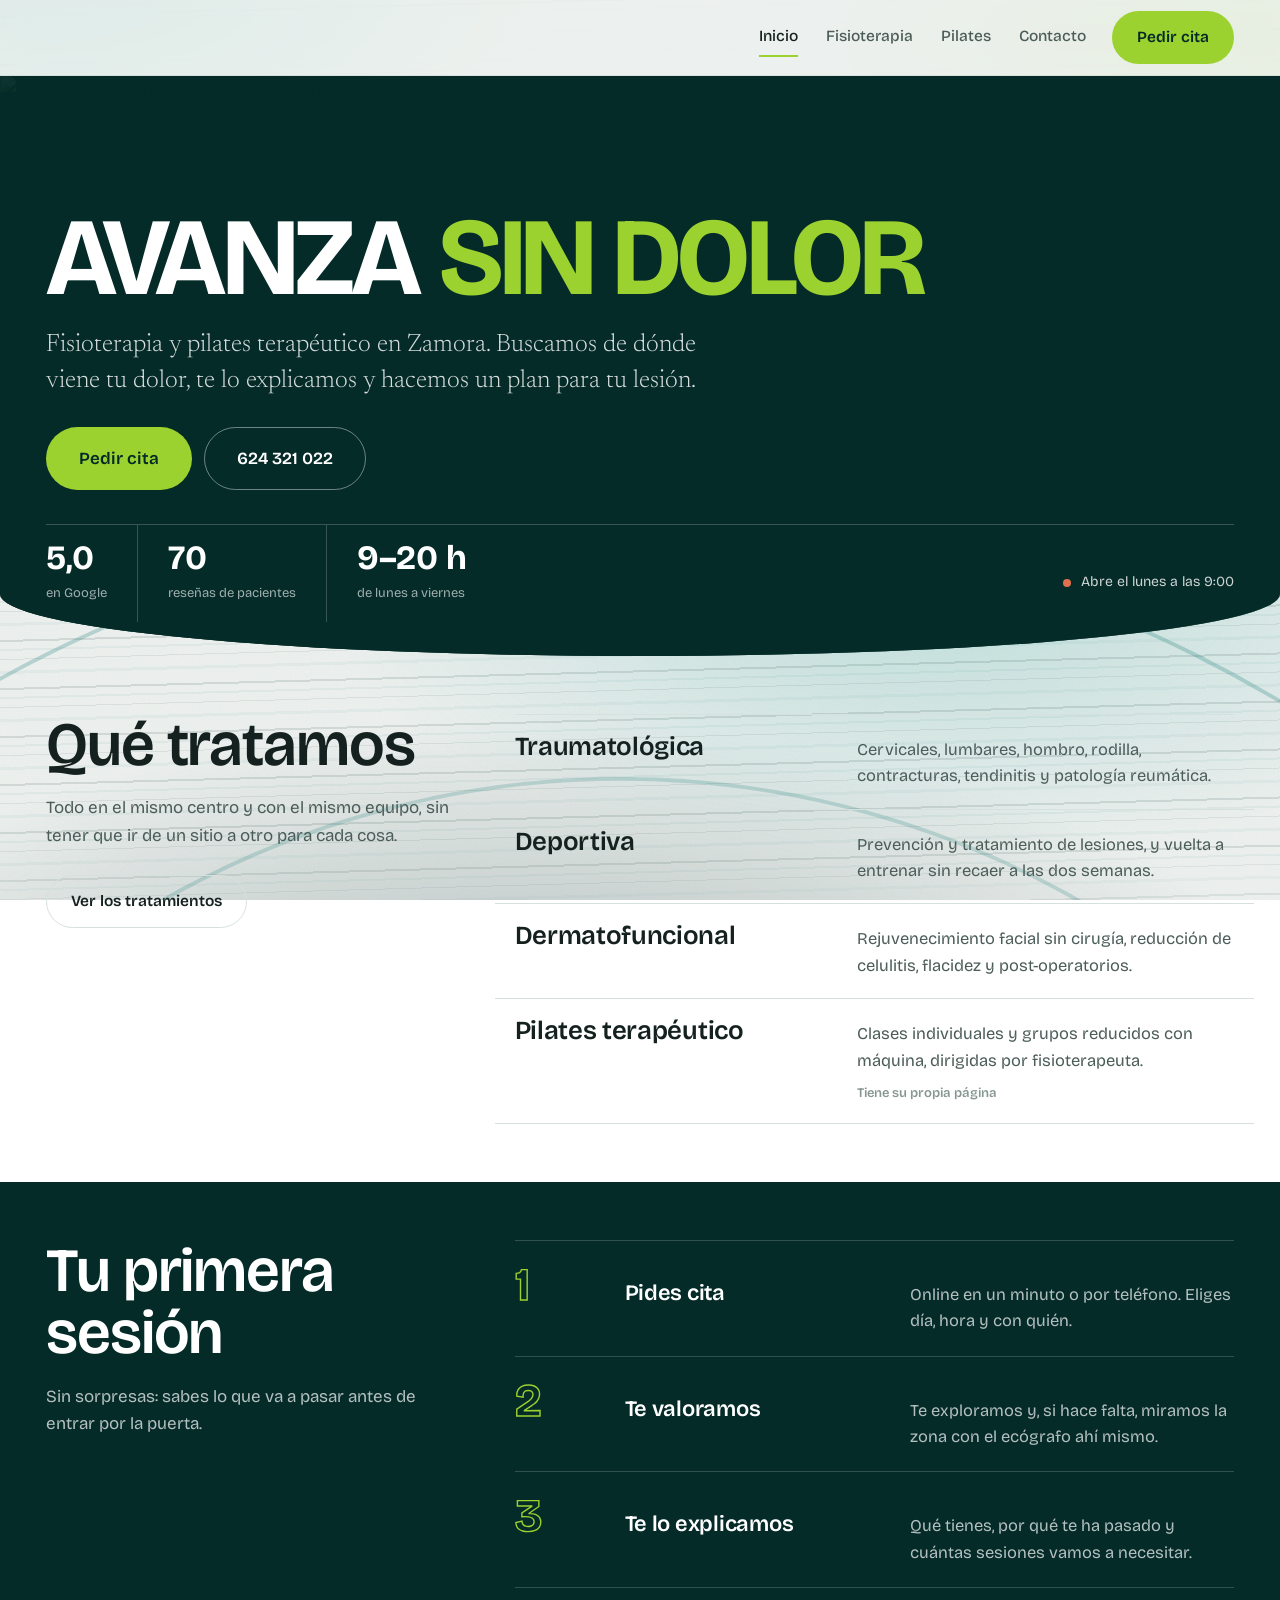
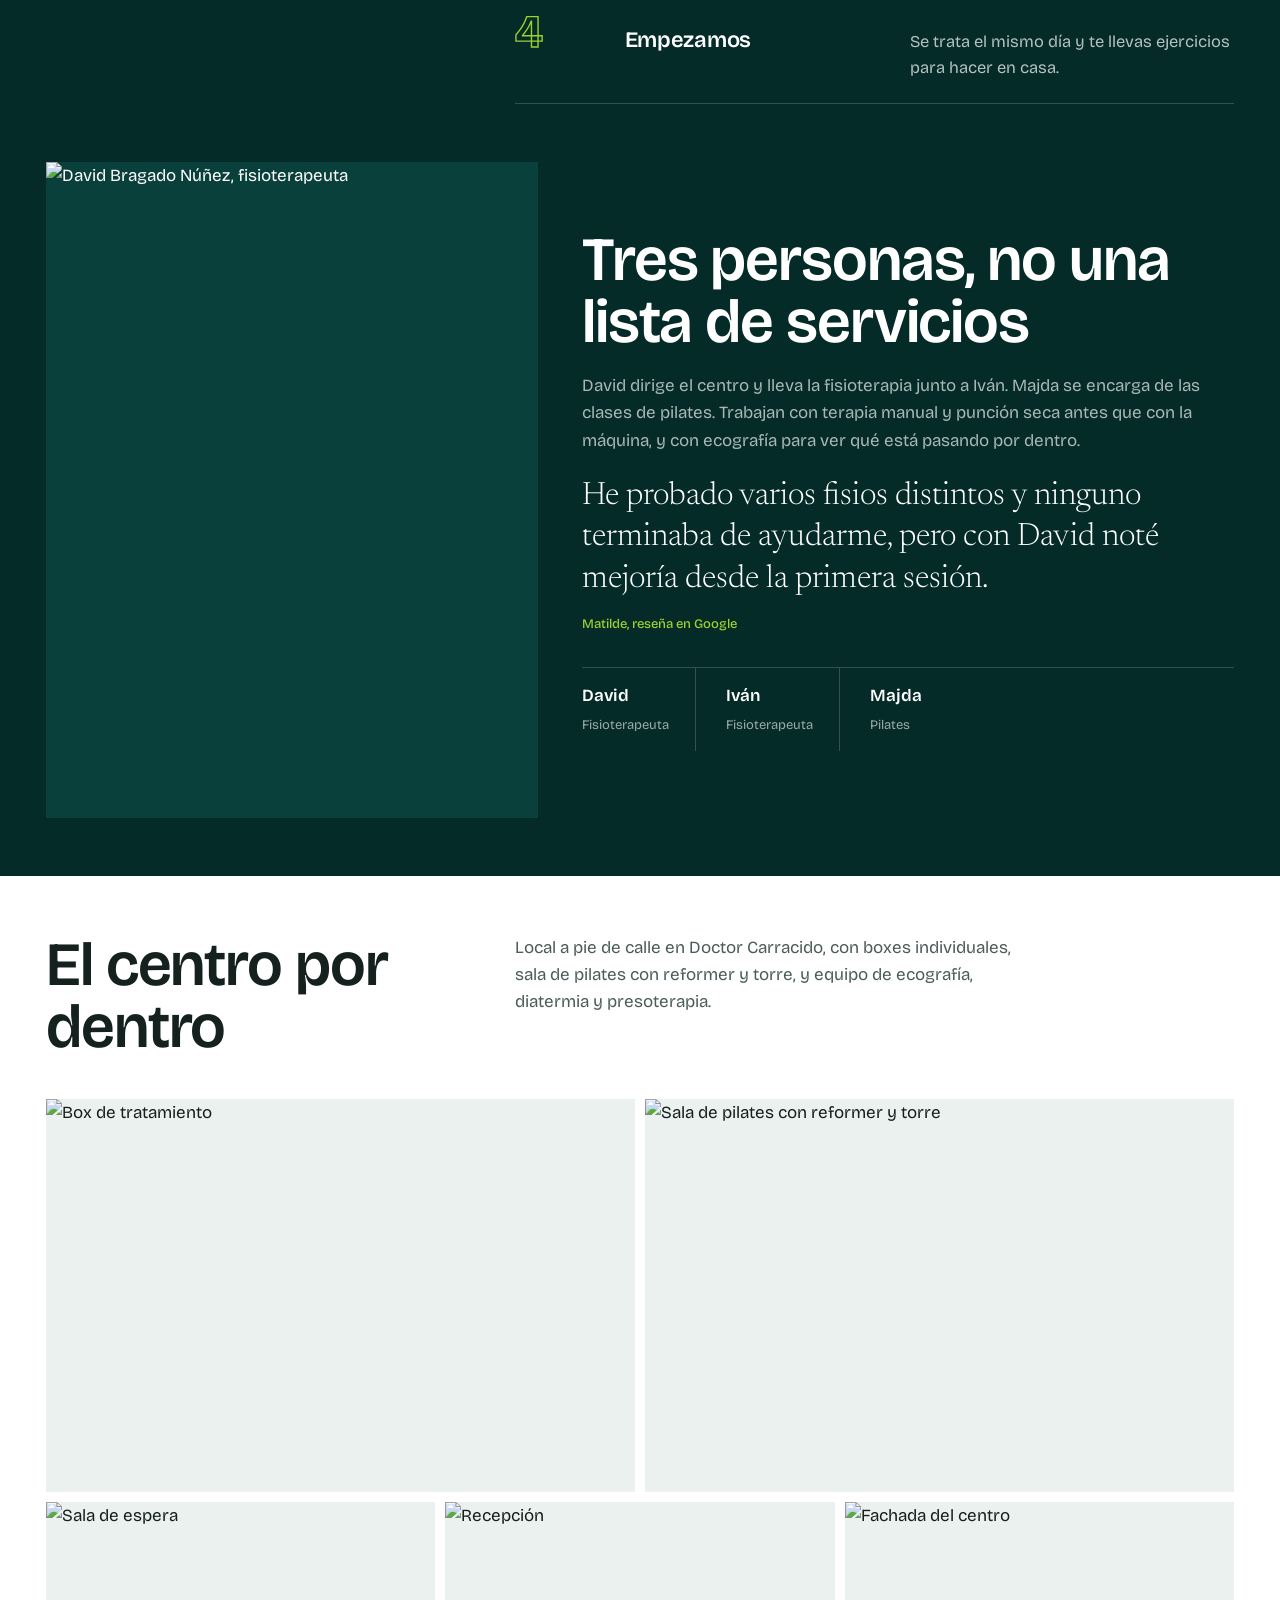
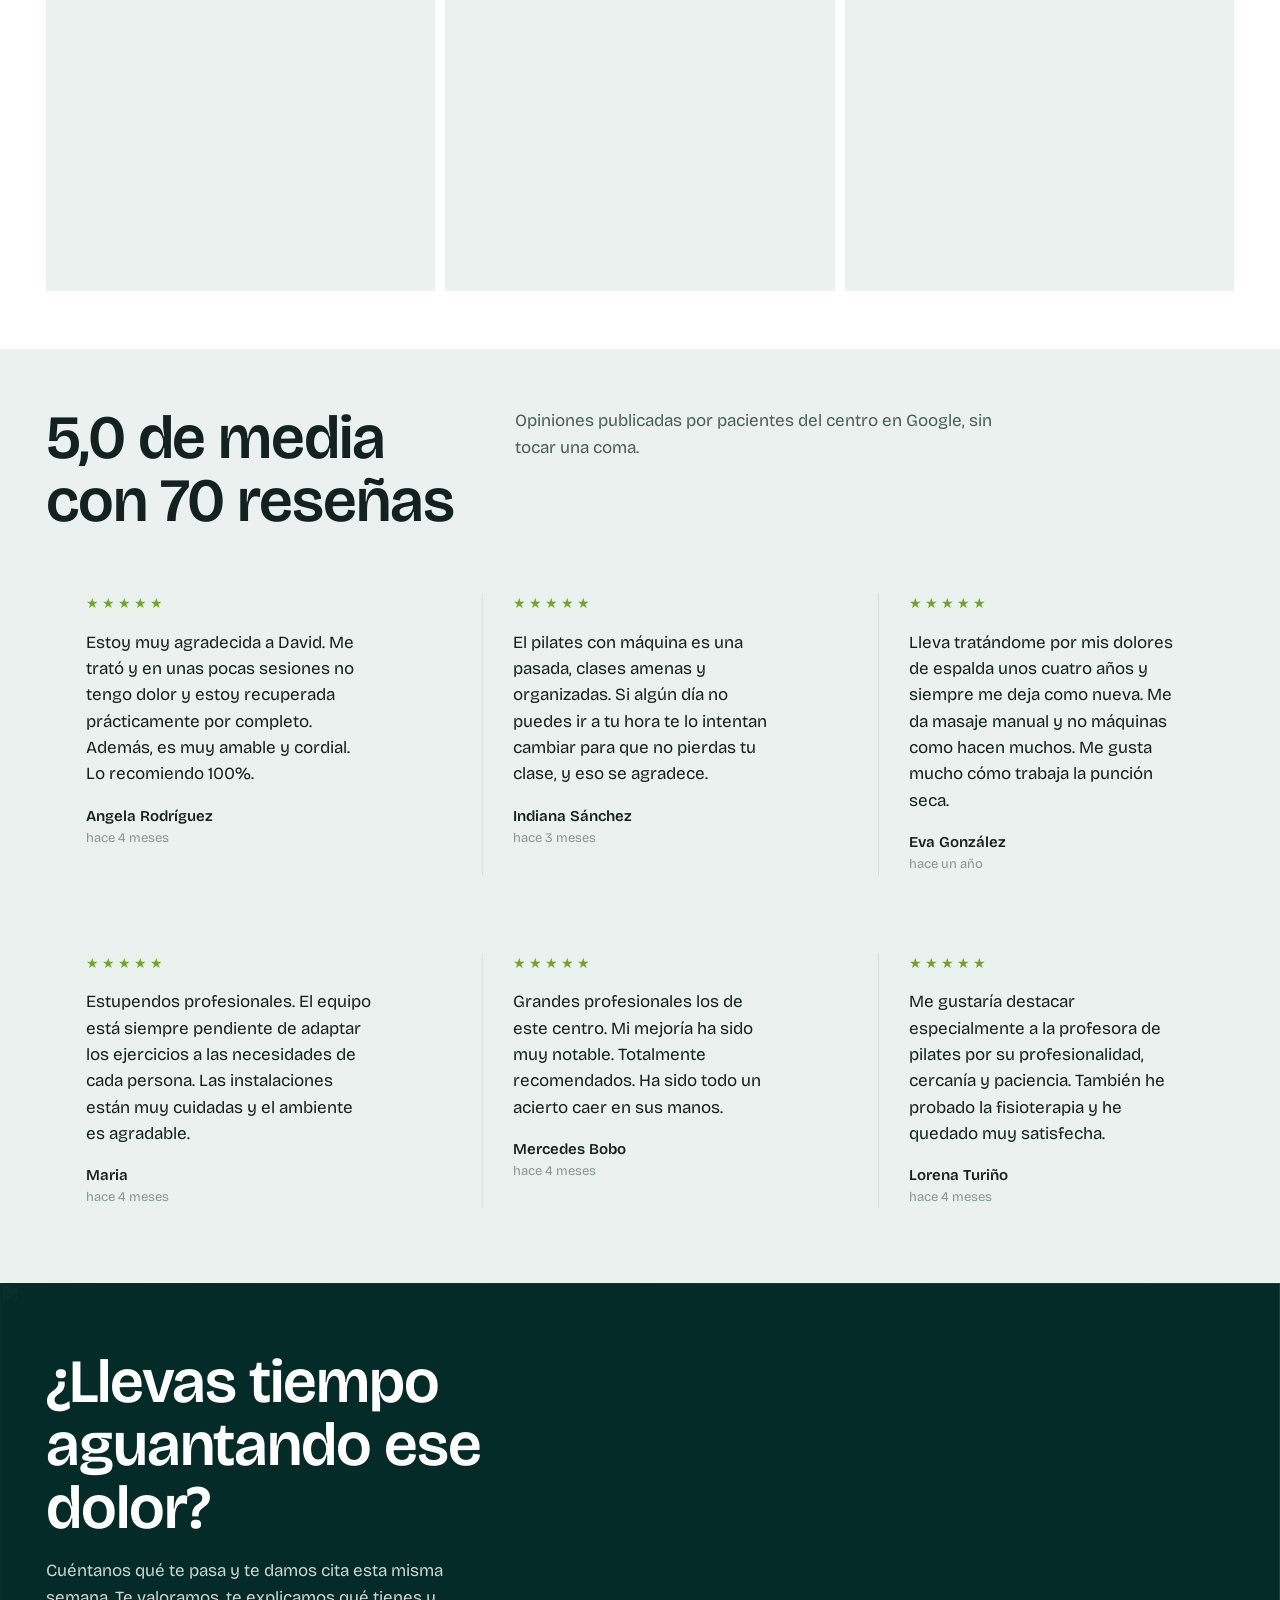
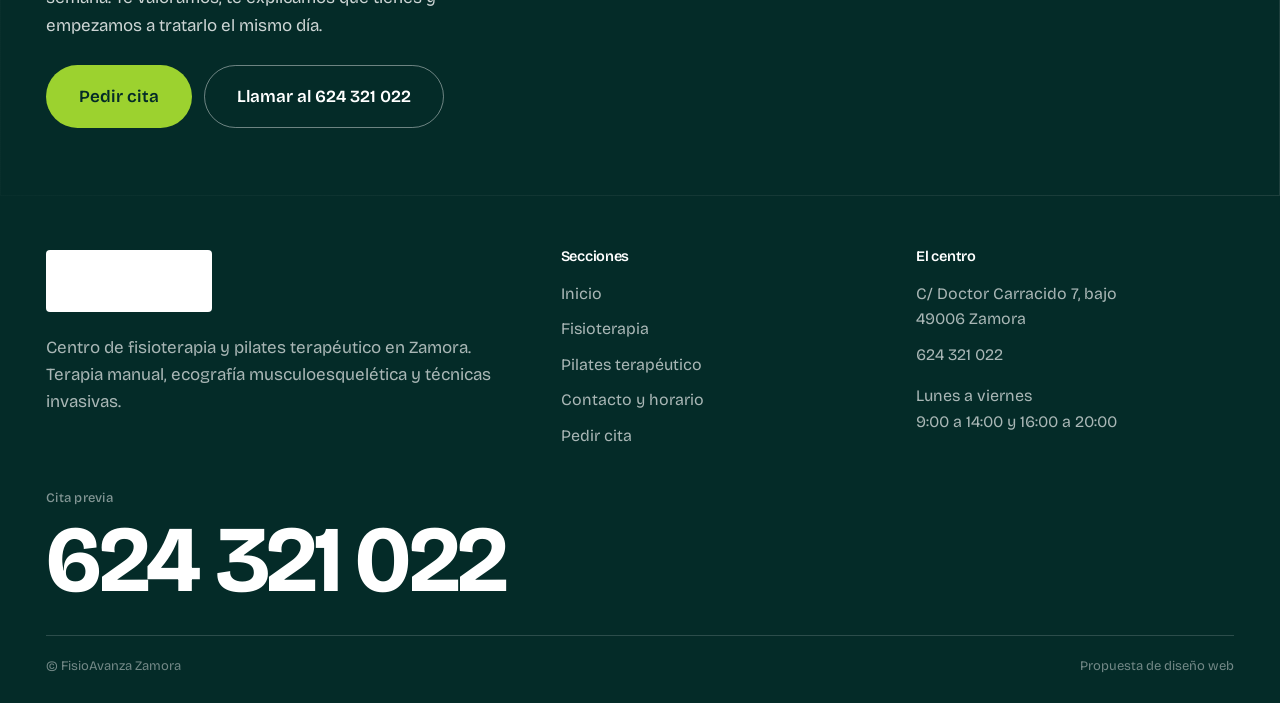
==== commit 1f176f12: "Ticket recto sin solape, rasgado suave, fuera colegiado y boton que dice lo que hace Co-Authored-By:" ====
--- a/index.html
+++ b/index.html
@@ -15,44 +15,44 @@
 <link rel="preconnect" href="https://fonts.gstatic.com" crossorigin>
 <link rel="preconnect" href="https://lh3.googleusercontent.com" crossorigin>
 <link href="https://fonts.googleapis.com/css2?family=Bricolage+Grotesque:opsz,wdth,wght@12..96,75..100,300..800&family=Newsreader:ital,opsz,wght@0,6..72,300..500;1,6..72,300..400&display=swap" rel="stylesheet">
-<link rel="stylesheet" href="styles.css?v=30">
+<link rel="stylesheet" href="styles.css?v=34">
 </head>
 <body>
 <div class="capas" aria-hidden="true"><div class="c c1"></div><div class="c c2"></div><div class="c c3"></div><div class="c c4"></div></div>
 <header class="top">
   <div class="tin">
-    <a class="brand" href="index.html?v=30"><img src="https://lh3.googleusercontent.com/gps-cs-s/ANWiy9Qkc1_Xi4rz8FU1N5MxTkrDCd2j6wiM7XeEfYH0EGdK_1M8F9kZ3IN2QmhkEKB1V5yJ0NBIxlVE4QgERAMQZs24UvGEVsqB_ETzruPLx09HXfYMCxrKIE8ehOfaQfQQikX3o4d5=w520" alt="FisioAvanza Zamora" width="190" height="44"></a>
+    <a class="brand" href="index.html?v=34"><img src="https://lh3.googleusercontent.com/gps-cs-s/ANWiy9Qkc1_Xi4rz8FU1N5MxTkrDCd2j6wiM7XeEfYH0EGdK_1M8F9kZ3IN2QmhkEKB1V5yJ0NBIxlVE4QgERAMQZs24UvGEVsqB_ETzruPLx09HXfYMCxrKIE8ehOfaQfQQikX3o4d5=w520" alt="FisioAvanza Zamora" width="190" height="44"></a>
     <nav class="nav">
-      <a href="index.html?v=30" class="on">Inicio</a>
-      <a href="fisioterapia.html?v=30">Fisioterapia</a>
-      <a href="pilates.html?v=30">Pilates</a>
-      <a href="contacto.html?v=30">Contacto</a>
+      <a href="index.html?v=34" class="on">Inicio</a>
+      <a href="fisioterapia.html?v=34">Fisioterapia</a>
+      <a href="pilates.html?v=34">Pilates</a>
+      <a href="contacto.html?v=34">Contacto</a>
     </nav>
-    <a class="btn lime dk" href="reservar.html?v=30">Pedir cita</a>
+    <a class="btn lime dk" href="reservar.html?v=34">Pedir cita</a>
     <button class="burger" aria-label="Men&uacute;" aria-expanded="false"><span></span></button>
   </div>
 </header>
 <div class="mm" aria-hidden="true">
-      <a href="index.html?v=30" class="on">Inicio</a>
-      <a href="fisioterapia.html?v=30">Fisioterapia</a>
-      <a href="pilates.html?v=30">Pilates</a>
-      <a href="contacto.html?v=30">Contacto</a>
-      <a class="btn lime" href="reservar.html?v=30">Pedir cita</a>
+      <a href="index.html?v=34" class="on">Inicio</a>
+      <a href="fisioterapia.html?v=34">Fisioterapia</a>
+      <a href="pilates.html?v=34">Pilates</a>
+      <a href="contacto.html?v=34">Contacto</a>
+      <a class="btn lime" href="reservar.html?v=34">Pedir cita</a>
 </div>
 
 <section class="hero" data-s="Inicio">
   <div class="bgimg"><img src="https://lh3.googleusercontent.com/gps-cs-s/ANWiy9TuSoiKrPq9h7B_s4ls-WKYi5jGec6XSD7wulhE7GmhyF9Vy_WYeHmJLs5jzJMO8wfGZ_1oaGwh94glTkfjaM7dwYQdc-ZL-K9XvLZ_2AfXJ7CbxEi7vt02z-Pn2JoctF9S8R1mng=w1600" alt="Sala de tratamiento de FisioAvanza Zamora"></div>
   <div class="hcon">
     <h1>Avanza <u>sin dolor</u></h1>
-    <p class="lead">Fisioterapia y pilates terap&eacute;utico en Zamora. Buscamos de d&oacute;nde viene tu dolor, te lo explicamos y hacemos un plan para tu lesi&oacute;n, no para la media.</p>
+    <p class="lead">Fisioterapia y pilates terap&eacute;utico en Zamora. Buscamos de d&oacute;nde viene tu dolor, te lo explicamos y hacemos un plan para tu lesi&oacute;n.</p>
     <div class="hbtns">
-      <a class="btn lime big" href="reservar.html?v=30">Pedir cita</a>
+      <a class="btn lime big" href="reservar.html?v=34">Pedir cita</a>
       <a class="btn wline big" href="tel:+34624321022">624 321 022</a>
     </div>
     <div class="hstats">
       <div><b>5,0</b><span>en Google</span></div>
       <div><b>70</b><span>rese&ntilde;as de pacientes</span></div>
-      <div><b>3438</b><span>n&ordm; de colegiado</span></div>
+      <div><b>9&ndash;20 h</b><span>de lunes a viernes</span></div>
     </div>
   </div>
   <div class="hnow"><span class="dot" data-open></span><span data-openh>Abierto</span></div>
@@ -64,7 +64,7 @@
       <div class="stick">
         <h2>Qu&eacute; tratamos</h2>
         <p>Todo en el mismo centro y con el mismo equipo, sin tener que ir de un sitio a otro para cada cosa.</p>
-        <div class="hbtns"><a class="btn line" href="fisioterapia.html?v=30">Ver los tratamientos</a></div>
+        <div class="hbtns"><a class="btn line" href="fisioterapia.html?v=34">Ver los tratamientos</a></div>
       </div>
       <div class="tl">
       <div class="row">
@@ -193,7 +193,7 @@
     <h2>&iquest;Llevas tiempo aguantando ese dolor?</h2>
     <p>Cu&eacute;ntanos qu&eacute; te pasa y te damos cita esta misma semana. Te valoramos, te explicamos qu&eacute; tienes y empezamos a tratarlo el mismo d&iacute;a.</p>
     <div class="hbtns">
-      <a class="btn lime big" href="reservar.html?v=30">Pedir cita</a>
+      <a class="btn lime big" href="reservar.html?v=34">Pedir cita</a>
       <a class="btn wline big" href="tel:+34624321022">Llamar al 624 321 022</a>
     </div>
   </div>
@@ -205,16 +205,15 @@
       <div>
         <span class="flogo"><img src="https://lh3.googleusercontent.com/gps-cs-s/ANWiy9Qkc1_Xi4rz8FU1N5MxTkrDCd2j6wiM7XeEfYH0EGdK_1M8F9kZ3IN2QmhkEKB1V5yJ0NBIxlVE4QgERAMQZs24UvGEVsqB_ETzruPLx09HXfYMCxrKIE8ehOfaQfQQikX3o4d5=w520" alt="FisioAvanza Zamora" width="165" height="38"></span>
         <p style="max-width:32em">Centro de fisioterapia y pilates terap&eacute;utico en Zamora. Terapia manual, ecograf&iacute;a musculoesquel&eacute;tica y t&eacute;cnicas invasivas.</p>
-        <p class="sm" style="color:rgba(255,255,255,.44);margin-top:14px">David Bragado N&uacute;&ntilde;ez, n&ordm; colegiado 3438</p>
       </div>
       <div>
         <h4>Secciones</h4>
         <ul>
-          <li><a href="index.html?v=30">Inicio</a></li>
-          <li><a href="fisioterapia.html?v=30">Fisioterapia</a></li>
-          <li><a href="pilates.html?v=30">Pilates terap&eacute;utico</a></li>
-          <li><a href="contacto.html?v=30">Contacto y horario</a></li>
-          <li><a href="reservar.html?v=30">Pedir cita</a></li>
+          <li><a href="index.html?v=34">Inicio</a></li>
+          <li><a href="fisioterapia.html?v=34">Fisioterapia</a></li>
+          <li><a href="pilates.html?v=34">Pilates terap&eacute;utico</a></li>
+          <li><a href="contacto.html?v=34">Contacto y horario</a></li>
+          <li><a href="reservar.html?v=34">Pedir cita</a></li>
         </ul>
       </div>
       <div>
@@ -233,6 +232,6 @@
     </div>
   </div>
 </footer>
-<script src="app.js?v=30"></script>
+<script src="app.js?v=34"></script>
 </body>
 </html>
--- a/styles.css
+++ b/styles.css
@@ -377,46 +377,36 @@
 /* ══════════════════════════════════════════════════════════════
    RESGUARDO DE CITA
    ══════════════════════════════════════════════════════════════ */
-.tk-wrap{position:sticky;top:96px;margin-bottom:18px}
+.bk aside{position:sticky;top:96px}
+.tk-wrap{margin-bottom:18px;
+  filter:drop-shadow(0 16px 26px rgba(21,33,31,.24)) drop-shadow(0 4px 7px rgba(21,33,31,.16))}
 .tk{position:relative;background:#fdfbf3;color:#1b1b19;border-radius:5px 5px 0 0;
-  transform:rotate(-1.1deg);font-variant-numeric:tabular-nums;padding-bottom:17px;
-  /* borde inferior rasgado: la mascara recorta el papel */
-  --rasgado:url("data:image/svg+xml,%3Csvg xmlns='http://www.w3.org/2000/svg' width='260' height='17' preserveAspectRatio='none'%3E%3Cpath fill='%23000' d='M0 0h260v8.4l-5.4 4.9-6.1-3.1-7.8 5.6-5.2-5.9-9.4 4.2-4.1-2.6-8.7 6.1-6.6-5.2-5.3 2.4-7.9-4.6-6.2 5.8-8.4-3.3-4.7 4.4-9.1-5.7-5.8 3.9-7.2-2.8-6.4 5.5-8.8-4.9-5.1 2.2-7.6 4.8-6.9-5.4-4.4 3.1-9.6-3.6-5.5 5.2-7.1-4.1-6.8 2.7-5.9-5.6-8.2 4.9-4.9-2.3-7.4 5.3-6.3-4.4-5.6 2.9-8.9-3.8-4.2 5.1-7.7-5.5-6.1 3.4-5.4-2.1-8.6 4.7-4.6-5.3-7.3 2.6-6.7 4.1-5.2-3.7-8.1 5.4-4.8-4.2-7.9 2.8-6.5 3.9-5.7-5.1-4.3 2.4z'/%3E%3C/svg%3E");
-  -webkit-mask-image:linear-gradient(#000,#000),var(--rasgado);
-  -webkit-mask-size:100% calc(100% - 16px),260px 17px;
-  -webkit-mask-position:left top,left bottom;
-  -webkit-mask-repeat:no-repeat,repeat-x;
-  mask-image:linear-gradient(#000,#000),var(--rasgado);
-  mask-size:100% calc(100% - 16px),260px 17px;
-  mask-position:left top,left bottom;
-  mask-repeat:no-repeat,repeat-x;
-  filter:drop-shadow(0 14px 22px rgba(21,33,31,.20)) drop-shadow(0 3px 5px rgba(21,33,31,.14))}
+  max-width:296px;font-variant-numeric:tabular-nums;padding-bottom:18px;
+  /* borde inferior rasgado */
+  clip-path:polygon(0 0,100% 0,100% calc(100% - 11px),95.23% calc(100% - 2.8px),91.45% calc(100% - 12.8px),89.06% calc(100% - 9.1px),86.4% calc(100% - 22.9px),82.27% calc(100% - 12.7px),78.06% calc(100% - 29.8px),74.3% calc(100% - 16.5px),69.38% calc(100% - 11.8px),66.28% calc(100% - 15.2px),63.33% calc(100% - 7.4px),59.18% calc(100% - 15.4px),55.25% calc(100% - 8.9px),52.28% calc(100% - 19.1px),49.94% calc(100% - 24.8px),46.22% calc(100% - 19.1px),43.11% calc(100% - 10.6px),38.78% calc(100% - 14.8px),36.46% calc(100% - 18.5px),31.97% calc(100% - 9.8px),27.22% calc(100% - 3.1px),22.29% calc(100% - 6.9px),20.22% calc(100% - 19.0px),15.3% calc(100% - 4.4px),10.34% calc(100% - 18.0px),5.41% calc(100% - 12.0px),3.18% calc(100% - 13.5px),0.0% calc(100% - 21.2px),0% calc(100% - 10px))}
 /* fibra del papel asomando en el corte */
-.tk:after{content:"";position:absolute;left:0;right:0;bottom:0;height:22px;pointer-events:none;
-  background:linear-gradient(180deg,rgba(27,27,25,0),rgba(27,27,25,.10));
+.tk:after{content:"";position:absolute;left:0;right:0;bottom:0;height:24px;pointer-events:none;
+  background:linear-gradient(180deg,rgba(27,27,25,0),rgba(27,27,25,.09));
   -webkit-mask-image:linear-gradient(180deg,transparent,#000);mask-image:linear-gradient(180deg,transparent,#000)}
-.tk-cab{padding:18px 22px 14px;display:flex;flex-direction:column;gap:3px}
+.tk-cab{padding:20px 20px 15px;display:flex;flex-direction:column;gap:4px;text-align:center}
 .tk-cab span{font-size:11.5px;letter-spacing:.14em;text-transform:uppercase;color:rgba(27,27,25,.5)}
-.tk-cab b{font-family:"Bricolage Grotesque",sans-serif;font-size:21px;font-weight:700;letter-spacing:-.01em}
-.tk-perf{position:relative;height:1px;border-top:1.5px dashed rgba(27,27,25,.26)}
-.tk-perf:before,.tk-perf:after{content:"";position:absolute;top:-11px;width:22px;height:22px;
-  border-radius:50%;background:var(--bg)}
-.tk-perf:before{left:-11px}
-.tk-perf:after{right:-11px}
-.tk-cuerpo{margin:0;padding:16px 22px}
-.tk-cuerpo>div{display:flex;justify-content:space-between;align-items:baseline;gap:14px;padding:7px 0}
-.tk-cuerpo dt{font-size:11.5px;letter-spacing:.1em;text-transform:uppercase;color:rgba(27,27,25,.46);flex-shrink:0}
-.tk-cuerpo dd{margin:0;font-family:"Bricolage Grotesque",sans-serif;font-size:15px;font-weight:600;text-align:right;
-  line-height:1.3;transition:color .2s}
-.tk-cuerpo dd.hh{font-size:26px;font-weight:700;letter-spacing:-.02em}
+.tk-cab b{font-family:"Bricolage Grotesque",sans-serif;font-size:19px;font-weight:700;letter-spacing:-.01em}
+.tk-perf{height:1px;border-top:1.3px dashed rgba(27,27,25,.3);margin:0 18px}
+.tk-cuerpo{margin:0;padding:18px 20px 14px}
+.tk-cuerpo>div{padding:0 0 15px}
+.tk-cuerpo>div:last-child{padding-bottom:4px}
+.tk-cuerpo dt{font-size:10.5px;letter-spacing:.14em;text-transform:uppercase;color:rgba(27,27,25,.44);margin-bottom:3px}
+.tk-cuerpo dd{margin:0;font-family:"Bricolage Grotesque",sans-serif;font-size:16px;font-weight:600;
+  line-height:1.28;transition:color .2s}
+.tk-cuerpo dd.hh{font-size:34px;font-weight:700;letter-spacing:-.025em;line-height:1}
 .tk-cuerpo dd.vacio{color:rgba(27,27,25,.3);font-weight:400}
 .tk-cuerpo dd.sella{animation:sella .5s cubic-bezier(.2,.9,.3,1)}
 @keyframes sella{0%{transform:translateY(-5px) scale(1.06);opacity:.3}60%{opacity:1}100%{transform:none}}
-.tk-pie{padding:14px 22px 10px}
-.tk-cod{height:34px;margin-bottom:11px;
+.tk-pie{padding:15px 20px 4px}
+.tk-cod{height:42px;margin-bottom:10px;
   background:repeating-linear-gradient(90deg,#1b1b19 0 2px,transparent 2px 5px,#1b1b19 5px 6px,
     transparent 6px 10px,#1b1b19 10px 13px,transparent 13px 14px,#1b1b19 14px 15px,transparent 15px 19px);
   opacity:.82}
-.tk-pie span{font-size:11.5px;line-height:1.5;color:rgba(27,27,25,.5);display:block}
-@media(max-width:1000px){.tk-wrap{position:static;margin-bottom:16px}.tk{transform:none}}
-@media(prefers-reduced-motion:reduce){.tk{transform:none}.tk-cuerpo dd.sella{animation:none}}
+.tk-pie span{font-size:11px;line-height:1.55;color:rgba(27,27,25,.5);display:block}
+@media(max-width:1000px){.bk aside{position:static}.tk-wrap{margin-bottom:16px}}
+@media(prefers-reduced-motion:reduce){.tk-cuerpo dd.sella{animation:none}}
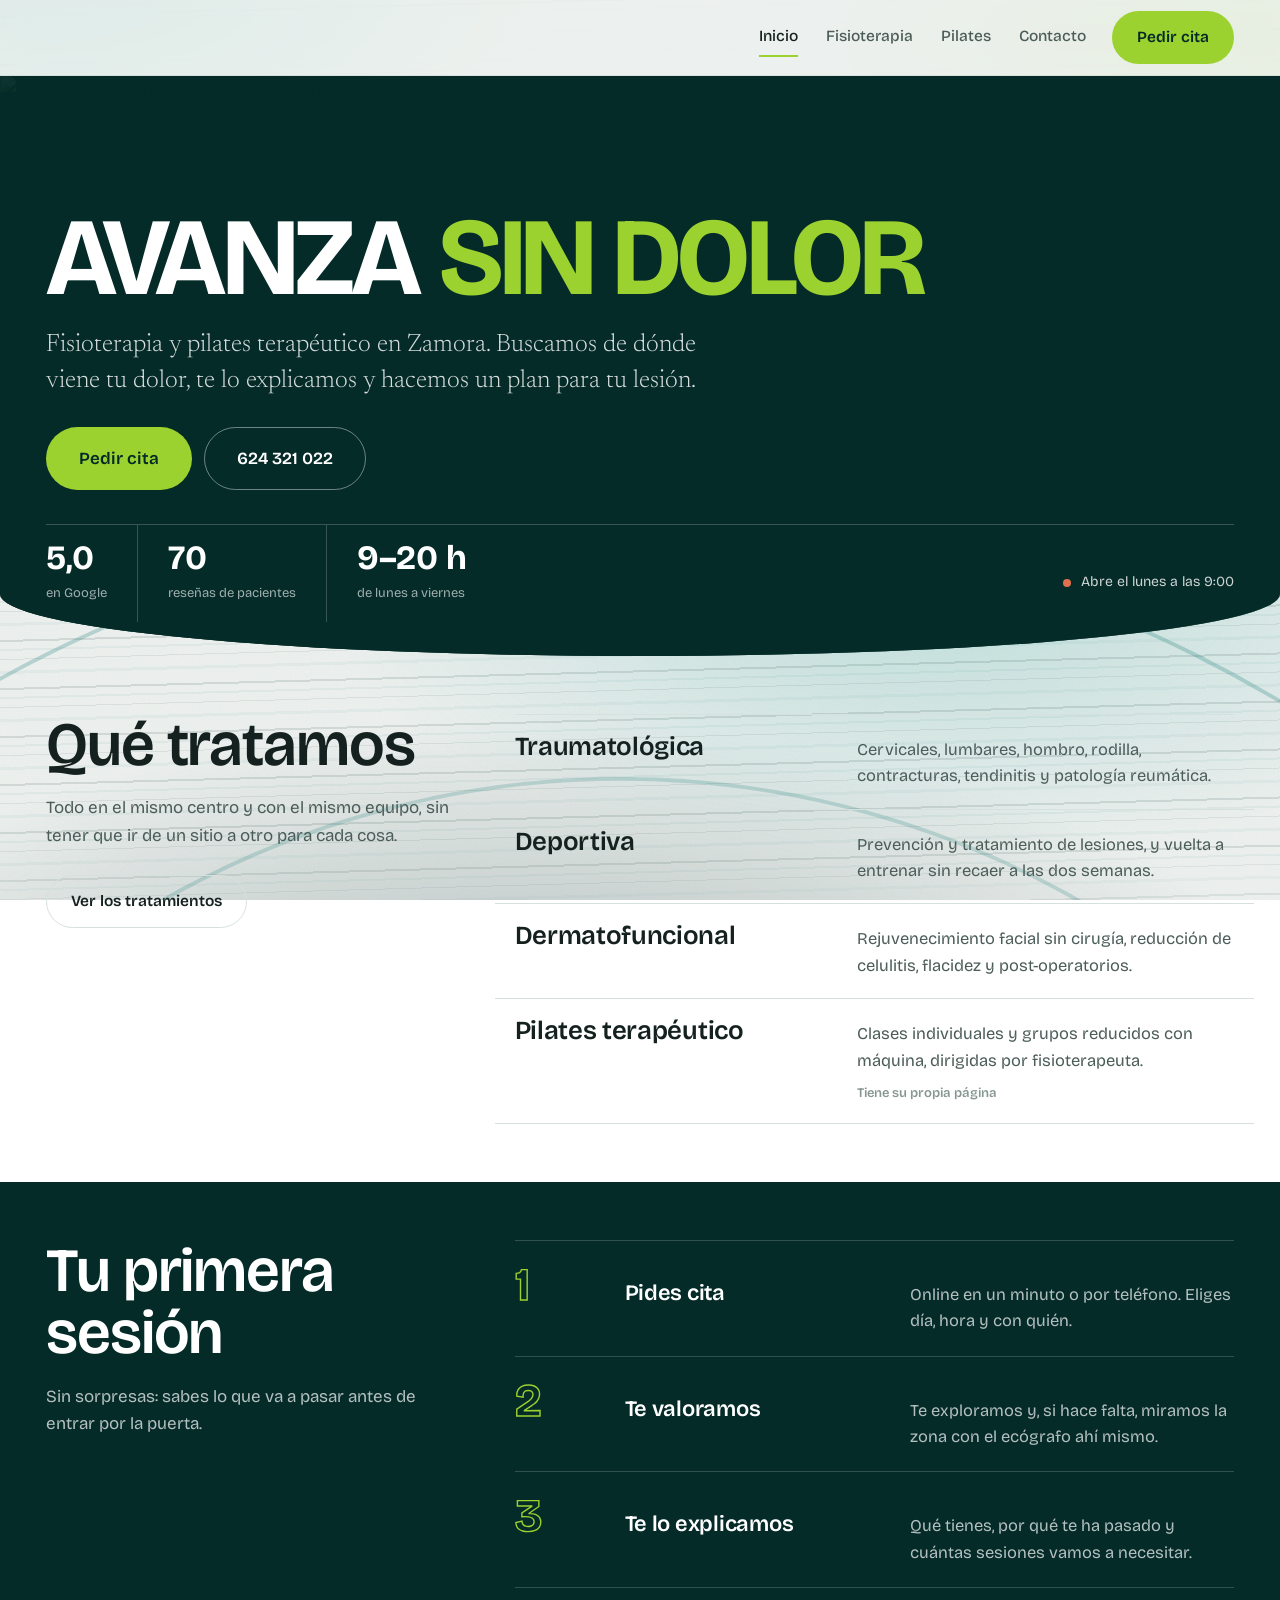
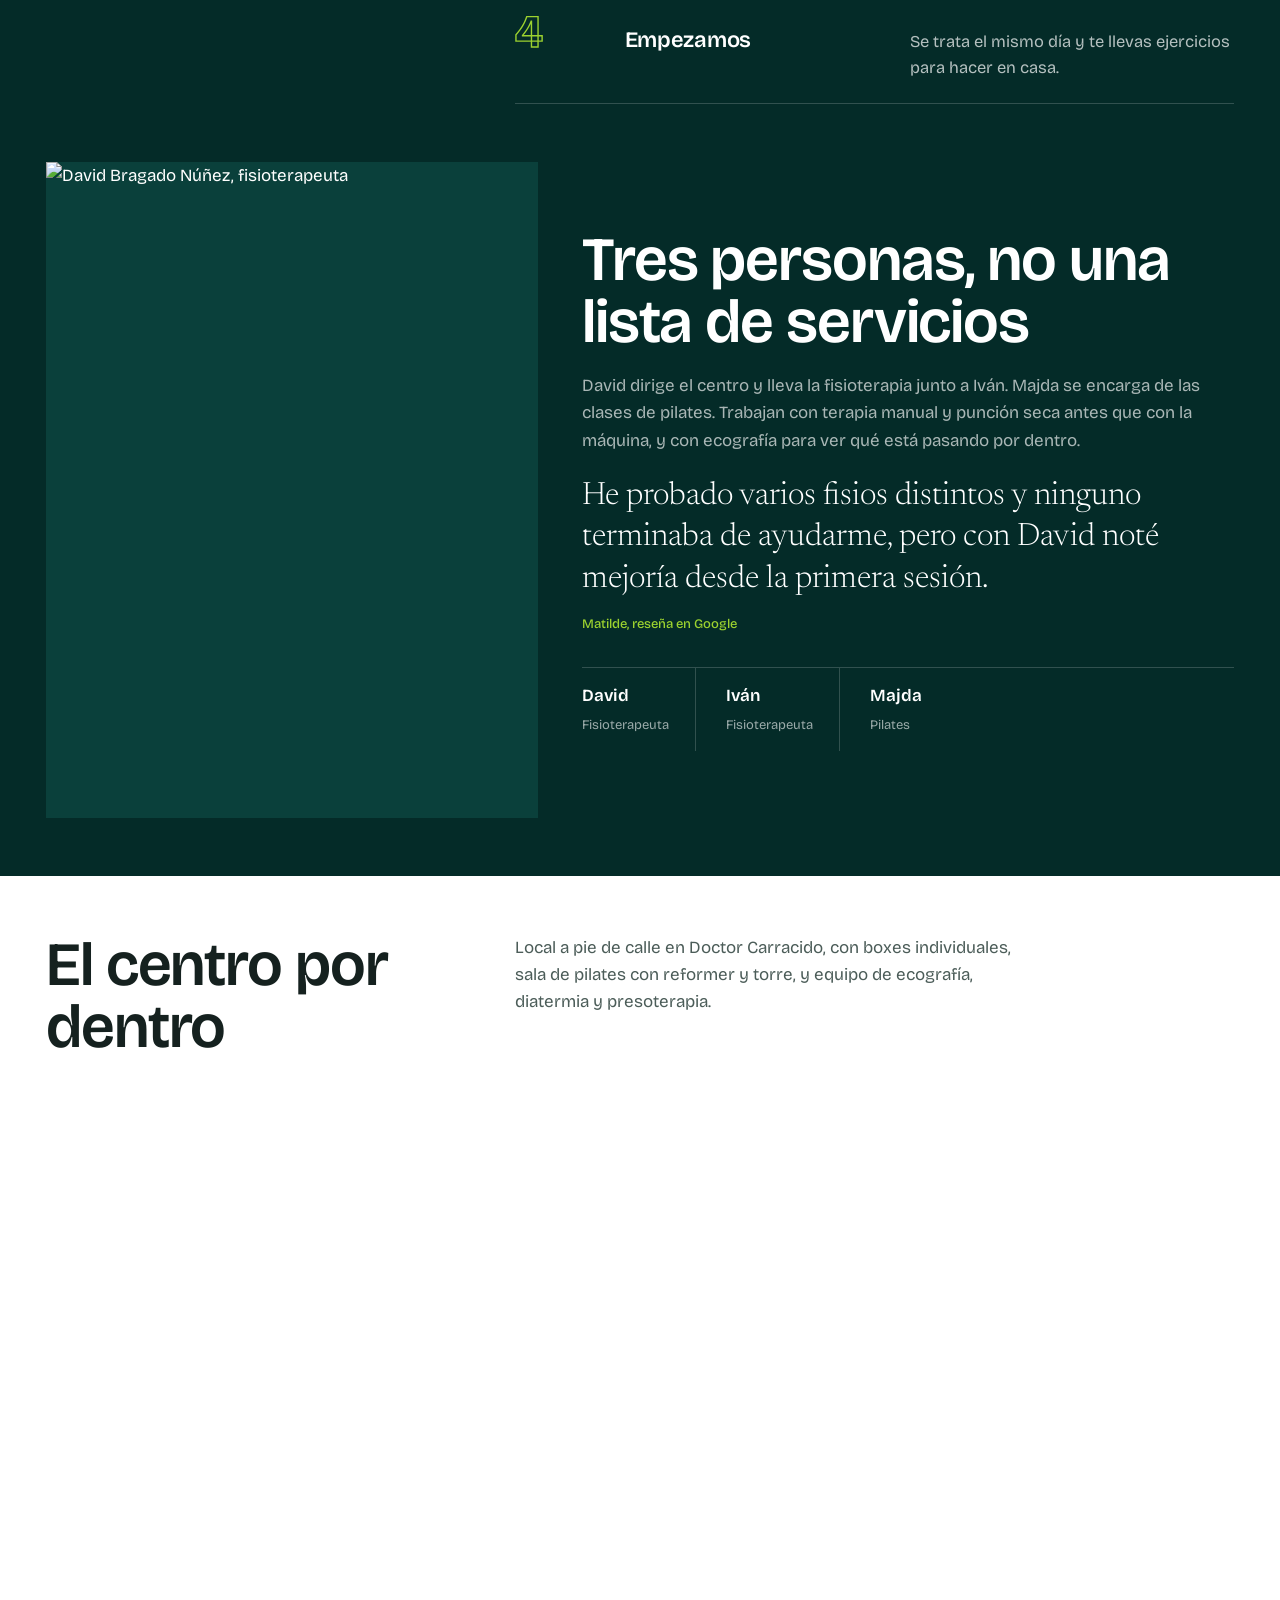
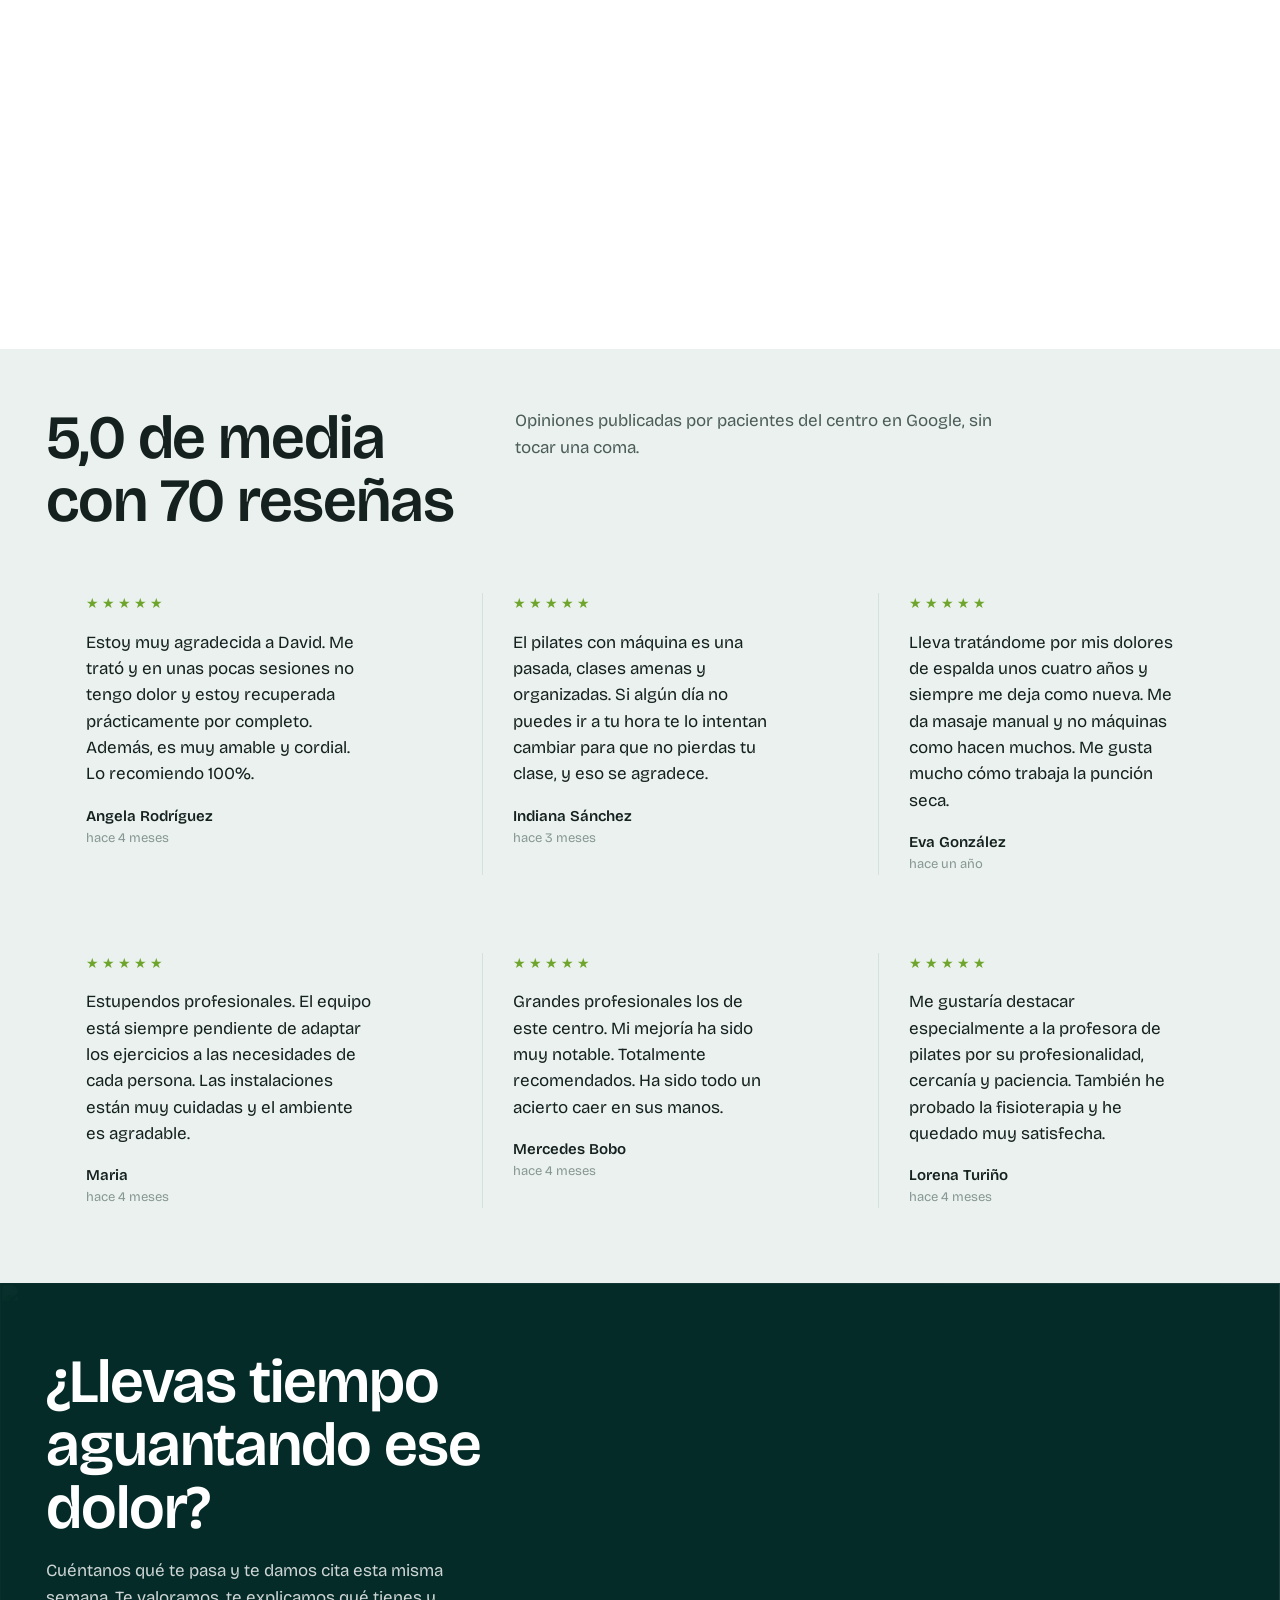
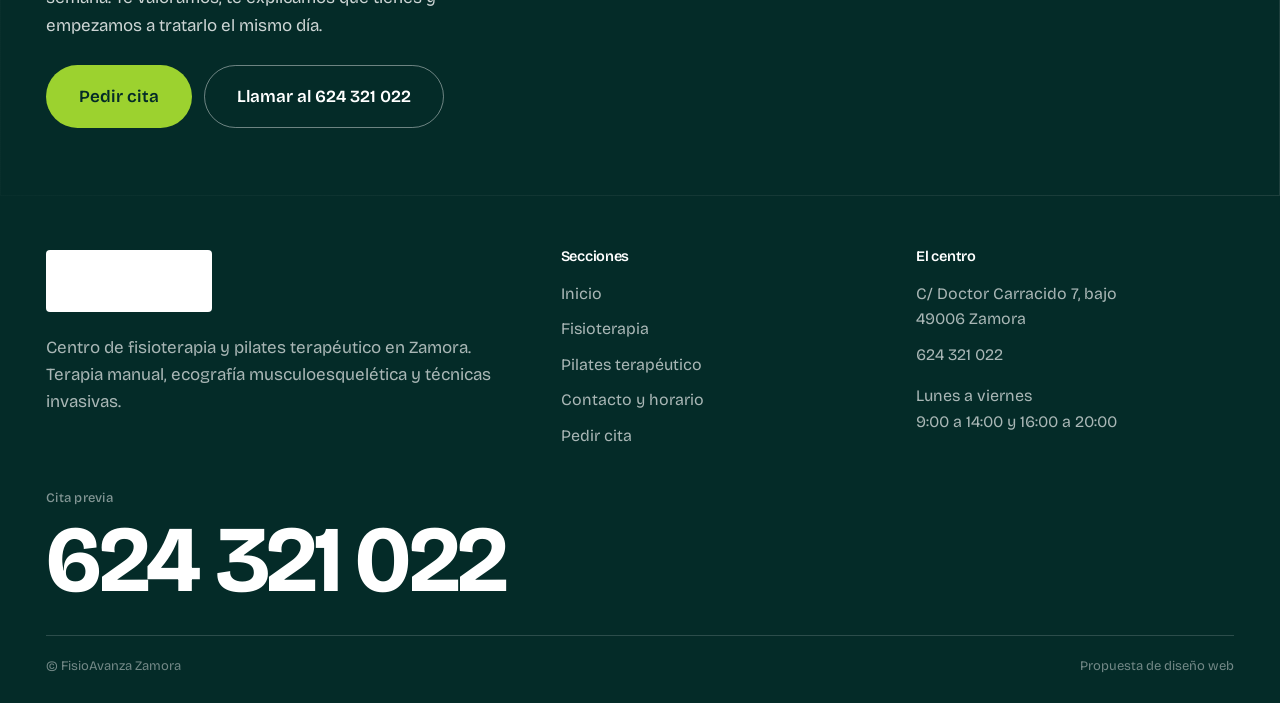
==== commit f924e70f: "Conecta el formulario con el backend de citas Co-Authored-By: Claude Opus 5 <noreply@anthropic.com> " ====
--- a/index.html
+++ b/index.html
@@ -15,29 +15,29 @@
 <link rel="preconnect" href="https://fonts.gstatic.com" crossorigin>
 <link rel="preconnect" href="https://lh3.googleusercontent.com" crossorigin>
 <link href="https://fonts.googleapis.com/css2?family=Bricolage+Grotesque:opsz,wdth,wght@12..96,75..100,300..800&family=Newsreader:ital,opsz,wght@0,6..72,300..500;1,6..72,300..400&display=swap" rel="stylesheet">
-<link rel="stylesheet" href="styles.css?v=34">
+<link rel="stylesheet" href="styles.css?v=42">
 </head>
 <body>
 <div class="capas" aria-hidden="true"><div class="c c1"></div><div class="c c2"></div><div class="c c3"></div><div class="c c4"></div></div>
 <header class="top">
   <div class="tin">
-    <a class="brand" href="index.html?v=34"><img src="https://lh3.googleusercontent.com/gps-cs-s/ANWiy9Qkc1_Xi4rz8FU1N5MxTkrDCd2j6wiM7XeEfYH0EGdK_1M8F9kZ3IN2QmhkEKB1V5yJ0NBIxlVE4QgERAMQZs24UvGEVsqB_ETzruPLx09HXfYMCxrKIE8ehOfaQfQQikX3o4d5=w520" alt="FisioAvanza Zamora" width="190" height="44"></a>
+    <a class="brand" href="index.html?v=42"><img src="https://lh3.googleusercontent.com/gps-cs-s/ANWiy9Qkc1_Xi4rz8FU1N5MxTkrDCd2j6wiM7XeEfYH0EGdK_1M8F9kZ3IN2QmhkEKB1V5yJ0NBIxlVE4QgERAMQZs24UvGEVsqB_ETzruPLx09HXfYMCxrKIE8ehOfaQfQQikX3o4d5=w520" alt="FisioAvanza Zamora" width="190" height="44"></a>
     <nav class="nav">
-      <a href="index.html?v=34" class="on">Inicio</a>
-      <a href="fisioterapia.html?v=34">Fisioterapia</a>
-      <a href="pilates.html?v=34">Pilates</a>
-      <a href="contacto.html?v=34">Contacto</a>
+      <a href="index.html?v=42" class="on">Inicio</a>
+      <a href="fisioterapia.html?v=42">Fisioterapia</a>
+      <a href="pilates.html?v=42">Pilates</a>
+      <a href="contacto.html?v=42">Contacto</a>
     </nav>
-    <a class="btn lime dk" href="reservar.html?v=34">Pedir cita</a>
+    <a class="btn lime dk" href="reservar.html?v=42">Pedir cita</a>
     <button class="burger" aria-label="Men&uacute;" aria-expanded="false"><span></span></button>
   </div>
 </header>
 <div class="mm" aria-hidden="true">
-      <a href="index.html?v=34" class="on">Inicio</a>
-      <a href="fisioterapia.html?v=34">Fisioterapia</a>
-      <a href="pilates.html?v=34">Pilates</a>
-      <a href="contacto.html?v=34">Contacto</a>
-      <a class="btn lime" href="reservar.html?v=34">Pedir cita</a>
+      <a href="index.html?v=42" class="on">Inicio</a>
+      <a href="fisioterapia.html?v=42">Fisioterapia</a>
+      <a href="pilates.html?v=42">Pilates</a>
+      <a href="contacto.html?v=42">Contacto</a>
+      <a class="btn lime" href="reservar.html?v=42">Pedir cita</a>
 </div>
 
 <section class="hero" data-s="Inicio">
@@ -46,7 +46,7 @@
     <h1>Avanza <u>sin dolor</u></h1>
     <p class="lead">Fisioterapia y pilates terap&eacute;utico en Zamora. Buscamos de d&oacute;nde viene tu dolor, te lo explicamos y hacemos un plan para tu lesi&oacute;n.</p>
     <div class="hbtns">
-      <a class="btn lime big" href="reservar.html?v=34">Pedir cita</a>
+      <a class="btn lime big" href="reservar.html?v=42">Pedir cita</a>
       <a class="btn wline big" href="tel:+34624321022">624 321 022</a>
     </div>
     <div class="hstats">
@@ -64,7 +64,7 @@
       <div class="stick">
         <h2>Qu&eacute; tratamos</h2>
         <p>Todo en el mismo centro y con el mismo equipo, sin tener que ir de un sitio a otro para cada cosa.</p>
-        <div class="hbtns"><a class="btn line" href="fisioterapia.html?v=34">Ver los tratamientos</a></div>
+        <div class="hbtns"><a class="btn line" href="fisioterapia.html?v=42">Ver los tratamientos</a></div>
       </div>
       <div class="tl">
       <div class="row">
@@ -193,7 +193,7 @@
     <h2>&iquest;Llevas tiempo aguantando ese dolor?</h2>
     <p>Cu&eacute;ntanos qu&eacute; te pasa y te damos cita esta misma semana. Te valoramos, te explicamos qu&eacute; tienes y empezamos a tratarlo el mismo d&iacute;a.</p>
     <div class="hbtns">
-      <a class="btn lime big" href="reservar.html?v=34">Pedir cita</a>
+      <a class="btn lime big" href="reservar.html?v=42">Pedir cita</a>
       <a class="btn wline big" href="tel:+34624321022">Llamar al 624 321 022</a>
     </div>
   </div>
@@ -209,11 +209,11 @@
       <div>
         <h4>Secciones</h4>
         <ul>
-          <li><a href="index.html?v=34">Inicio</a></li>
-          <li><a href="fisioterapia.html?v=34">Fisioterapia</a></li>
-          <li><a href="pilates.html?v=34">Pilates terap&eacute;utico</a></li>
-          <li><a href="contacto.html?v=34">Contacto y horario</a></li>
-          <li><a href="reservar.html?v=34">Pedir cita</a></li>
+          <li><a href="index.html?v=42">Inicio</a></li>
+          <li><a href="fisioterapia.html?v=42">Fisioterapia</a></li>
+          <li><a href="pilates.html?v=42">Pilates terap&eacute;utico</a></li>
+          <li><a href="contacto.html?v=42">Contacto y horario</a></li>
+          <li><a href="reservar.html?v=42">Pedir cita</a></li>
         </ul>
       </div>
       <div>
@@ -232,6 +232,7 @@
     </div>
   </div>
 </footer>
-<script src="app.js?v=34"></script>
+<script>window.FA_API='https://script.google.com/macros/s/AKfycbzcXVmSM9gG6j3pmDpZRdQyK6JPH_MDlB8W1BsdFJGNYXvUGdK67owrB8RhXppZ7oUWgw/exec';</script>
+<script src="app.js?v=42"></script>
 </body>
 </html>
--- a/styles.css
+++ b/styles.css
@@ -381,12 +381,12 @@
 .tk-wrap{margin-bottom:18px;
   filter:drop-shadow(0 16px 26px rgba(21,33,31,.24)) drop-shadow(0 4px 7px rgba(21,33,31,.16))}
 .tk{position:relative;background:#fdfbf3;color:#1b1b19;border-radius:5px 5px 0 0;
-  max-width:296px;font-variant-numeric:tabular-nums;padding-bottom:18px;
+  max-width:296px;font-variant-numeric:tabular-nums;padding-bottom:6px;
   /* borde inferior rasgado */
-  clip-path:polygon(0 0,100% 0,100% calc(100% - 11px),95.23% calc(100% - 2.8px),91.45% calc(100% - 12.8px),89.06% calc(100% - 9.1px),86.4% calc(100% - 22.9px),82.27% calc(100% - 12.7px),78.06% calc(100% - 29.8px),74.3% calc(100% - 16.5px),69.38% calc(100% - 11.8px),66.28% calc(100% - 15.2px),63.33% calc(100% - 7.4px),59.18% calc(100% - 15.4px),55.25% calc(100% - 8.9px),52.28% calc(100% - 19.1px),49.94% calc(100% - 24.8px),46.22% calc(100% - 19.1px),43.11% calc(100% - 10.6px),38.78% calc(100% - 14.8px),36.46% calc(100% - 18.5px),31.97% calc(100% - 9.8px),27.22% calc(100% - 3.1px),22.29% calc(100% - 6.9px),20.22% calc(100% - 19.0px),15.3% calc(100% - 4.4px),10.34% calc(100% - 18.0px),5.41% calc(100% - 12.0px),3.18% calc(100% - 13.5px),0.0% calc(100% - 21.2px),0% calc(100% - 10px))}
+  clip-path:polygon(0 0,100% 0,100% calc(100% - 2px),95.17% calc(100% - 2.0px),89.87% calc(100% - 2.1px),83.68% calc(100% - 1.1px),79.64% calc(100% - 2.5px),74.73% calc(100% - 1.4px),67.24% calc(100% - 1.8px),60.32% calc(100% - 1.9px),54.08% calc(100% - 1.3px),47.86% calc(100% - 2.6px),42.03% calc(100% - 2.3px),35.68% calc(100% - 1.1px),29.02% calc(100% - 2.1px),23.97% calc(100% - 1.1px),16.94% calc(100% - 1.9px),10.42% calc(100% - 2.6px),3.92% calc(100% - 2.7px),0.0% calc(100% - 2.4px),0% calc(100% - 2px))}
 /* fibra del papel asomando en el corte */
-.tk:after{content:"";position:absolute;left:0;right:0;bottom:0;height:24px;pointer-events:none;
-  background:linear-gradient(180deg,rgba(27,27,25,0),rgba(27,27,25,.09));
+.tk:after{content:"";position:absolute;left:0;right:0;bottom:0;height:8px;pointer-events:none;
+  background:linear-gradient(180deg,rgba(27,27,25,0),rgba(27,27,25,.05));
   -webkit-mask-image:linear-gradient(180deg,transparent,#000);mask-image:linear-gradient(180deg,transparent,#000)}
 .tk-cab{padding:20px 20px 15px;display:flex;flex-direction:column;gap:4px;text-align:center}
 .tk-cab span{font-size:11.5px;letter-spacing:.14em;text-transform:uppercase;color:rgba(27,27,25,.5)}
@@ -410,3 +410,16 @@
 .tk-pie span{font-size:11px;line-height:1.55;color:rgba(27,27,25,.5);display:block}
 @media(max-width:1000px){.bk aside{position:static}.tk-wrap{margin-bottom:16px}}
 @media(prefers-reduced-motion:reduce){.tk-cuerpo dd.sella{animation:none}}
+
+/* horas ocupadas y precios */
+.slot.ocu{color:var(--ink3);border-color:transparent;background:transparent;cursor:not-allowed;
+  text-decoration:line-through;text-decoration-thickness:1.4px;text-decoration-color:rgba(21,33,31,.45)}
+.slot.ocu:hover{border-color:transparent}
+.opt em{font-style:normal;font-weight:700;color:var(--tur-d);margin-left:9px}
+.opt.on em{color:var(--lima)}
+.aviso-p{font-size:12.5px;color:var(--ink3);margin:10px 0 0}
+.paso-n i{font-style:normal;font-weight:500;color:var(--ink3);letter-spacing:0;text-transform:none}
+.tk-cuerpo .tot{display:flex;justify-content:space-between;align-items:baseline;gap:12px;
+  border-top:1.3px dashed rgba(27,27,25,.26);margin-top:12px;padding-top:12px}
+.tk-cuerpo .tot dt{margin-bottom:0}
+.tk-cuerpo .tot dd{font-size:19px;font-weight:700}
